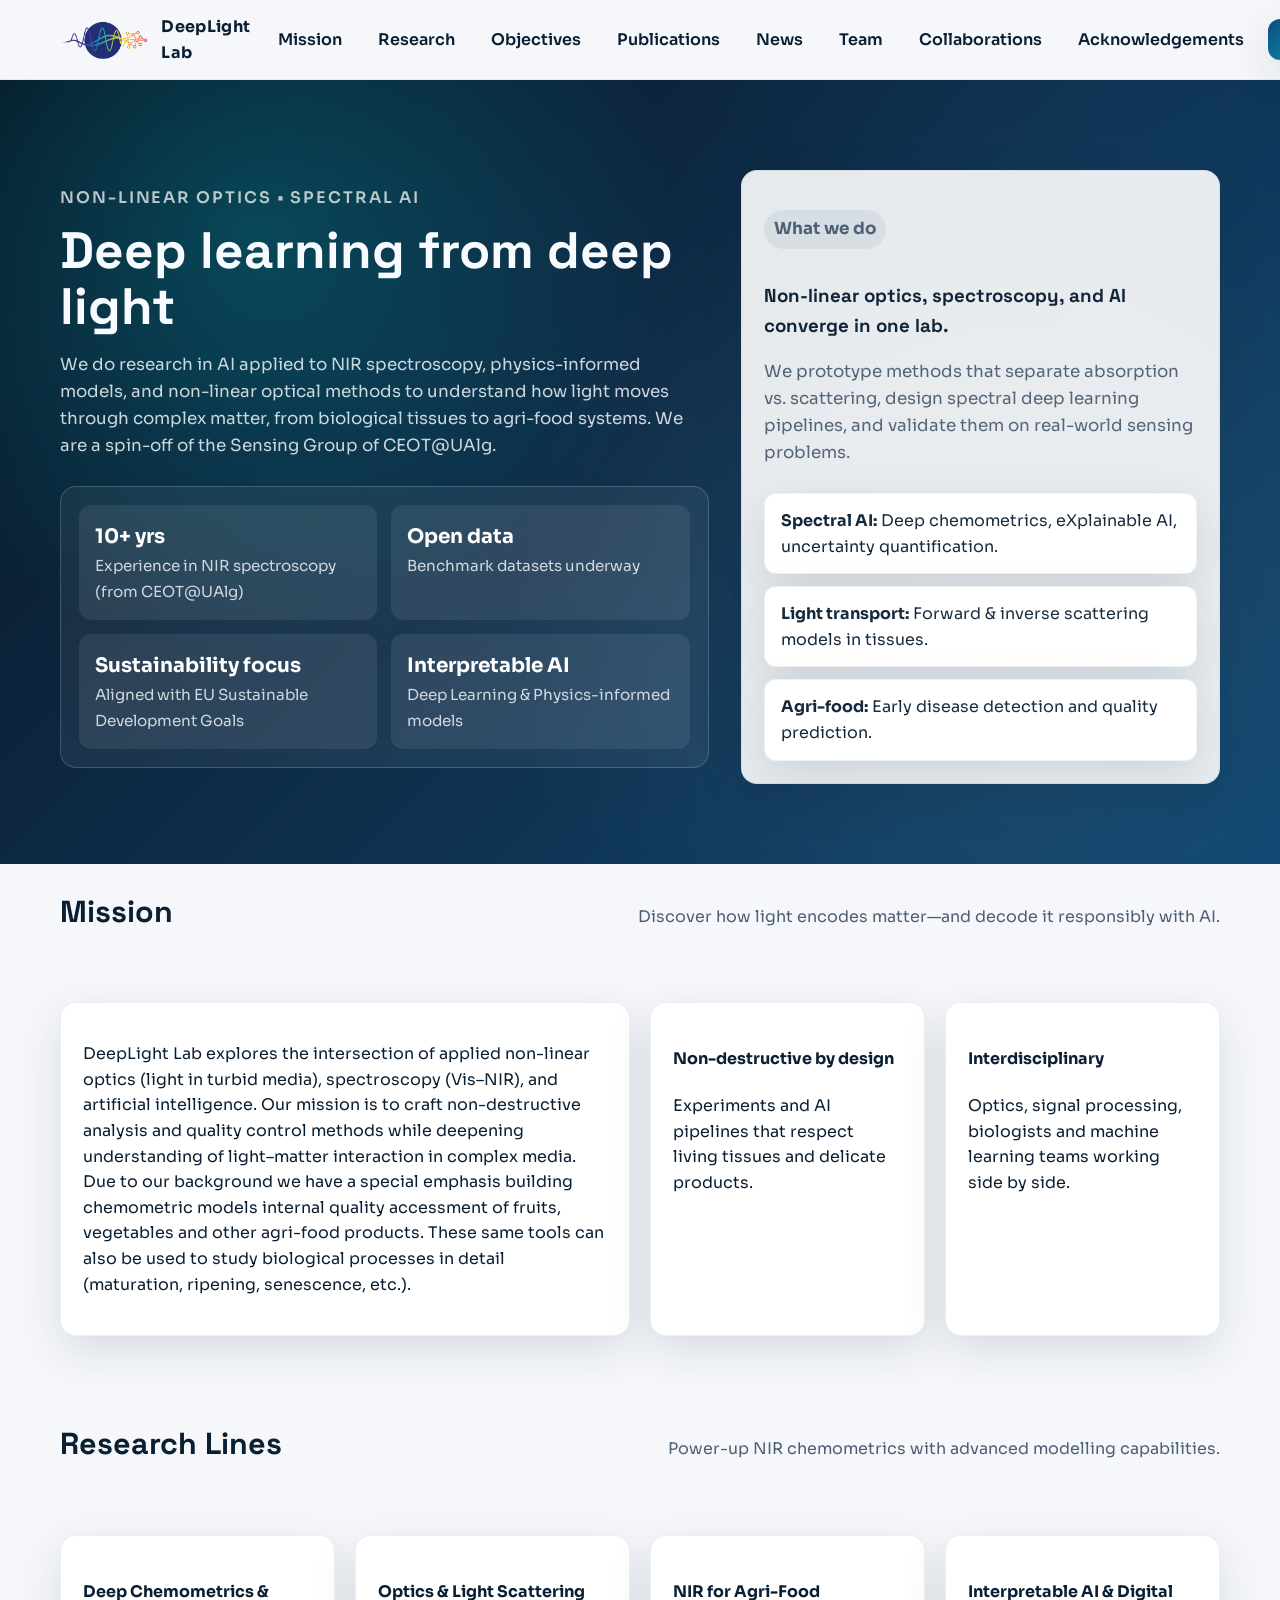
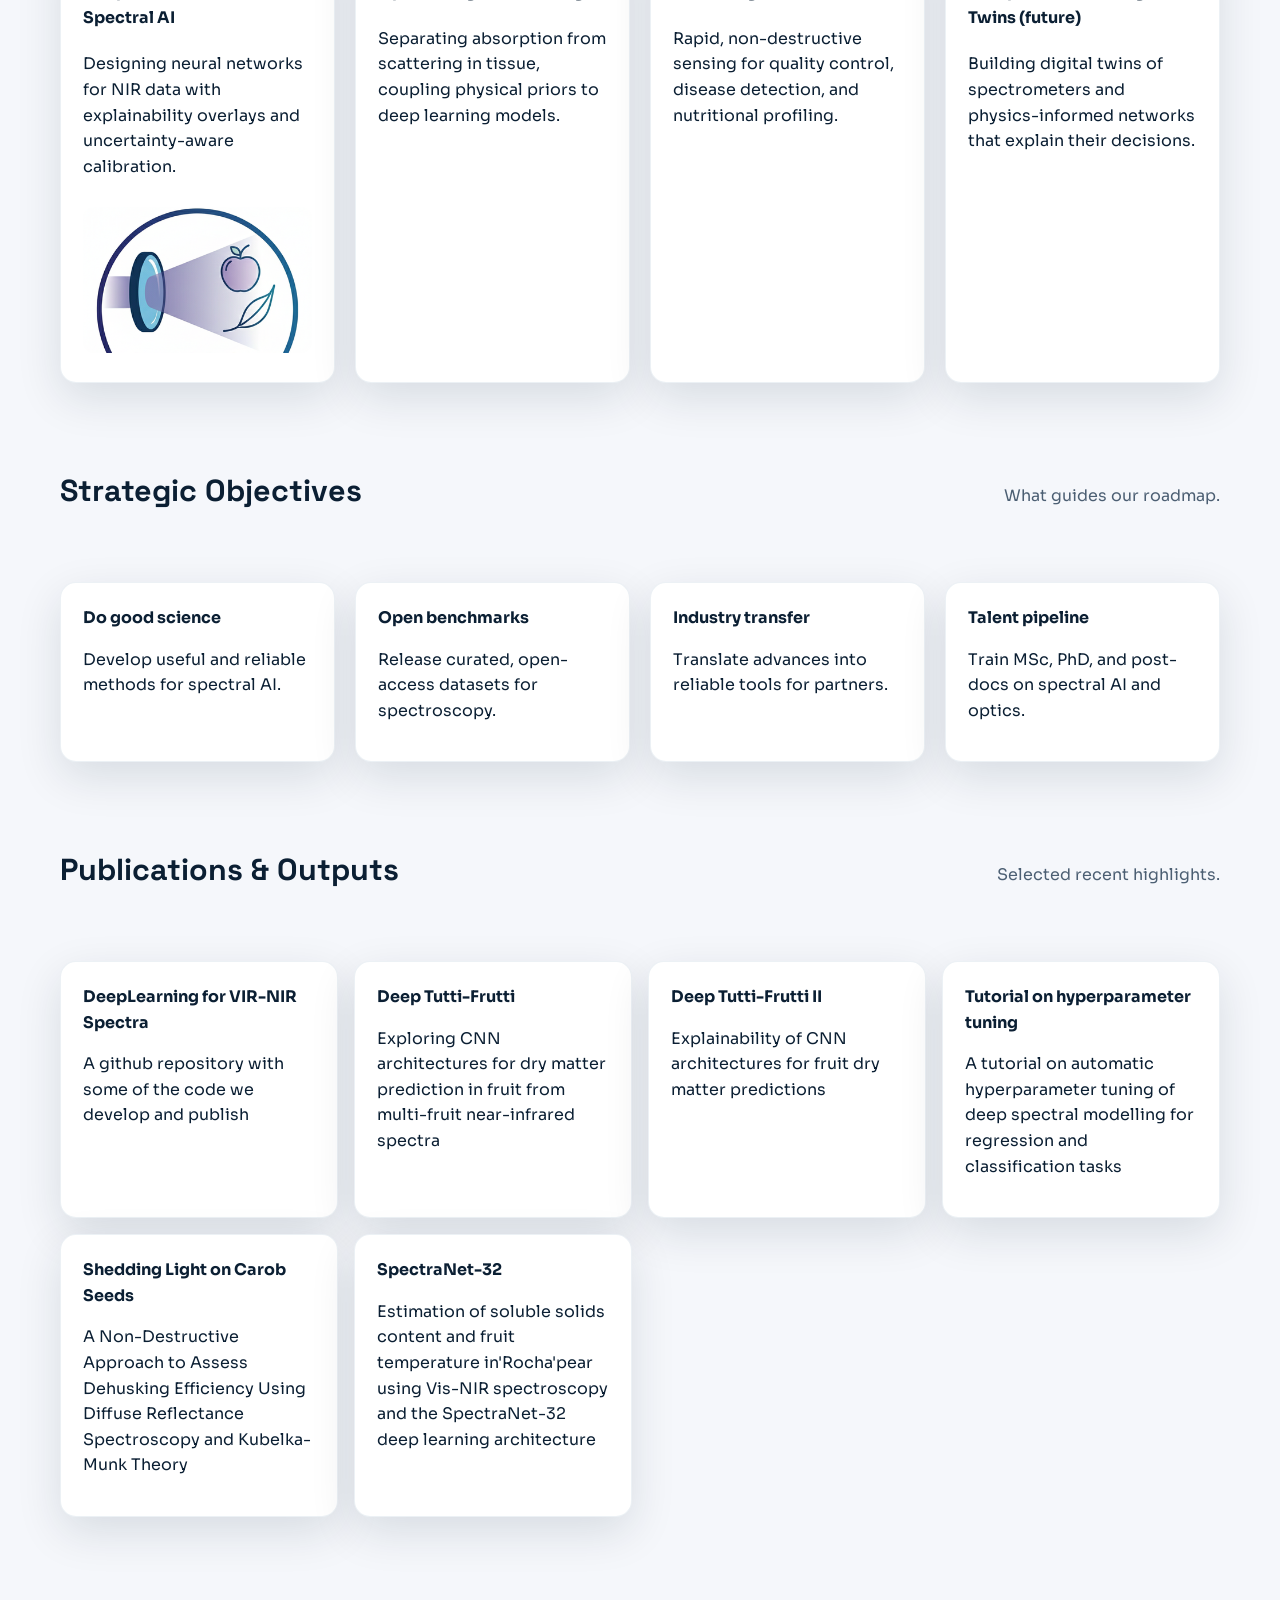
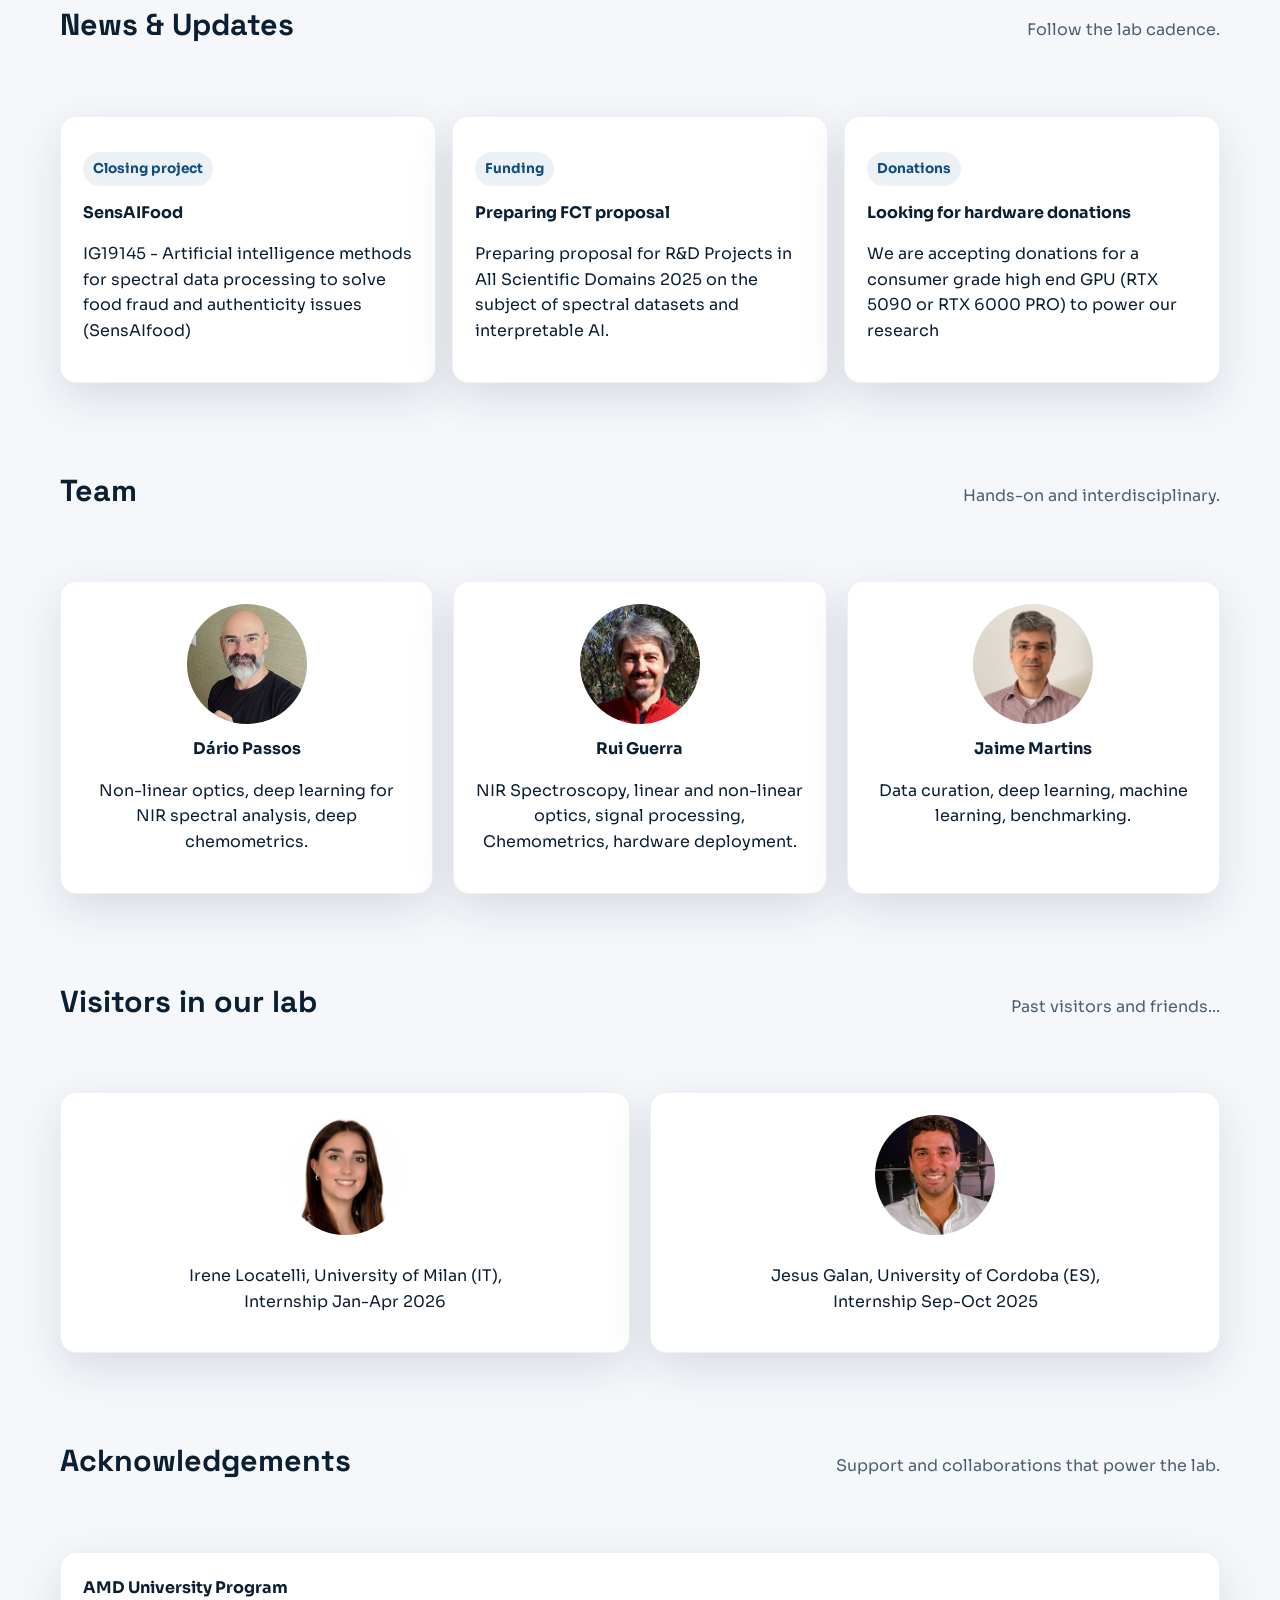
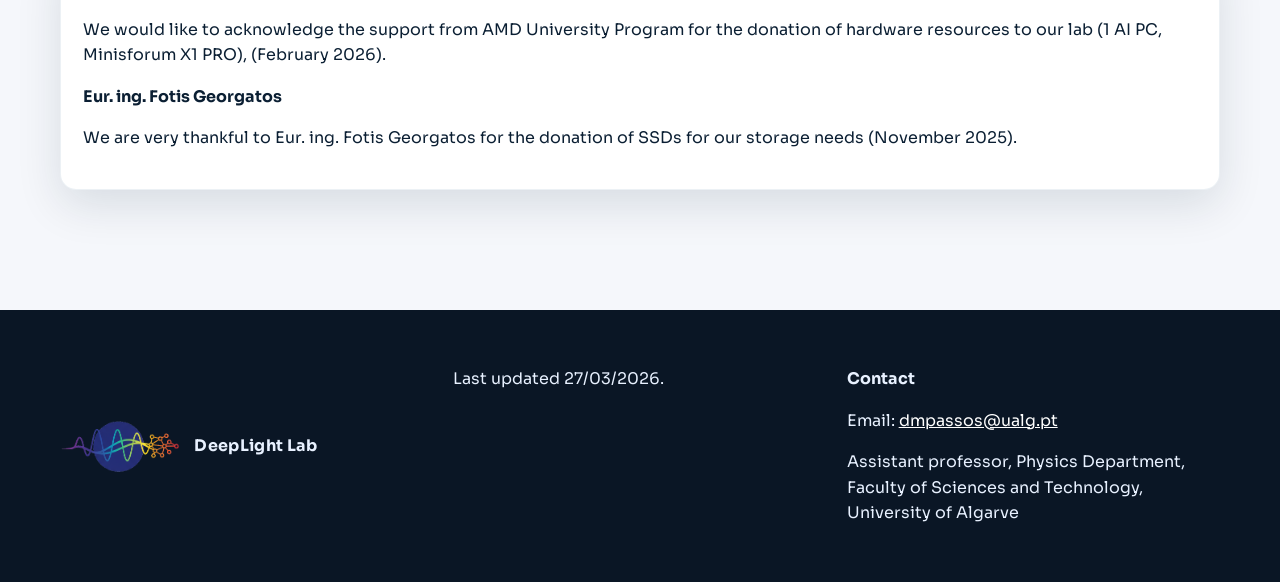
==== index.html @ 31d52c26 "update" ====
<!DOCTYPE html>
<html lang="en">
<head>
  <meta charset="UTF-8">
  <meta name="viewport" content="width=device-width, initial-scale=1.0">
  <title>DeepLight Lab — Deep learning from deep light</title>
  <link rel="preconnect" href="https://fonts.googleapis.com">
  <link rel="preconnect" href="https://fonts.gstatic.com" crossorigin>
  <link href="https://fonts.googleapis.com/css2?family=Space+Grotesk:wght@400;500;600;700&family=Sora:wght@400;500;600&display=swap" rel="stylesheet">
  <style>
    :root {
      --ink: #0b1f33;
      --blue: #0f4c81;
      --aqua: #00c2c7;
      --mist: #f5f7fb;
      --card: #ffffff;
      --muted: #4c5f73;
      --accent: #5ee6ff;
      --radius: 16px;
      --shadow: 0 15px 45px rgba(10, 31, 51, 0.12);
    }
    * { box-sizing: border-box; }
    body {
      margin: 0;
      font-family: 'Sora', sans-serif;
      color: var(--ink);
      background: var(--mist);
      line-height: 1.6;
      scroll-behavior: smooth;
    }
    a { color: inherit; text-decoration: none; }
    header {
      position: sticky;
      top: 0;
      z-index: 20;
      backdrop-filter: blur(12px);
      background: rgba(245,247,251,0.9);
      border-bottom: 1px solid rgba(15,76,129,0.08);
    }
    .nav-shell {
      max-width: 1200px;
      margin: 0 auto;
      display: flex;
      align-items: center;
      justify-content: space-between;
      padding: 14px 20px;
      gap: 16px;
    }
    .brand {
      display: inline-flex;
      align-items: center;
      gap: 10px;
      font-weight: 700;
      letter-spacing: 0.02em;
      font-size: 1rem;
    }
    .brand img { height: 44px; width: auto; }
    nav ul {
      list-style: none;
      display: flex;
      align-items: center;
      gap: 12px;
      padding: 0;
      margin: 0;
    }
    nav a {
      padding: 10px 12px;
      border-radius: 999px;
      font-weight: 600;
      color: var(--ink);
      transition: all 0.2s ease;
    }
    nav a:hover { background: rgba(15,76,129,0.08); color: var(--blue); }
    .cta {
      color: white;
      background: linear-gradient(135deg, var(--blue), var(--aqua));
      padding: 10px 16px;
      border-radius: 12px;
      font-weight: 700;
      box-shadow: var(--shadow);
    }
    .nav-toggle { display: none; background: none; border: none; font-size: 24px; cursor: pointer; }

    .hero {
      position: relative;
      overflow: hidden;
      background: radial-gradient(circle at 20% 20%, rgba(0,194,199,0.25), transparent 35%),
                  radial-gradient(circle at 90% 10%, rgba(15,76,129,0.18), transparent 35%),
                  linear-gradient(135deg, #071525, #0f2e4a 50%, #0b446f);
      color: #f7fbff;
    }
    .hero::after {
      content: '';
      position: absolute;
      inset: 0;
      background: radial-gradient(circle at 80% 70%, rgba(255,255,255,0.08), transparent 45%);
      pointer-events: none;
    }
    .hero-inner {
      position: relative;
      max-width: 1200px;
      margin: 0 auto;
      padding: 90px 20px 80px;
      display: grid;
      grid-template-columns: 1.15fr 0.85fr;
      gap: 32px;
      align-items: center;
    }
    .eyebrow { text-transform: uppercase; letter-spacing: 0.12em; font-weight: 600; color: rgba(255,255,255,0.72); }
    .hero h1 { font-family: 'Space Grotesk', sans-serif; font-size: clamp(2.6rem, 4vw, 3.6rem); margin: 12px 0 12px; line-height: 1.1; }
    .hero p { font-size: 1.05rem; color: rgba(247,251,255,0.82); margin-bottom: 26px; }
    .cloud {
      background: rgba(255,255,255,0.06);
      border: 1px solid rgba(255,255,255,0.18);
      border-radius: var(--radius);
      padding: 18px 18px;
      display: grid;
      grid-template-columns: repeat(2, minmax(0,1fr));
      gap: 14px;
    }
    .metric { background: rgba(255,255,255,0.08); border-radius: 12px; padding: 16px; }
    .metric strong { display: block; font-size: 1.25rem; color: #fff; }
    .metric span { color: rgba(247,251,255,0.8); font-size: 0.95rem; }
    .card-grid {
      max-width: 1200px;
      margin: 0 auto;
      padding: 60px 20px;
      display: grid;
      grid-template-columns: repeat(auto-fit, minmax(250px, 1fr));
      gap: 20px;
    }
    .card {
      background: var(--card);
      padding: 22px;
      border-radius: var(--radius);
      box-shadow: var(--shadow);
      border: 1px solid rgba(15,76,129,0.08);
      transition: transform 0.15s ease, box-shadow 0.15s ease;
    }
    .hero .card { color: var(--ink); }
    .hero .card p { color: var(--muted); }
    .card:hover { transform: translateY(-4px); box-shadow: 0 18px 50px rgba(10,31,51,0.16); }
    .section-title {
      max-width: 1200px;
      margin: 0 auto;
      padding: 24px 20px 6px;
      display: flex;
      align-items: baseline;
      justify-content: space-between;
      gap: 12px;
    }
    .section-title h2 { margin: 0; font-family: 'Space Grotesk', sans-serif; font-size: 1.9rem; }
    .section-title p { margin: 0; color: var(--muted); }

    .list {
      list-style: none;
      padding: 0;
      margin: 0;
      display: grid;
      gap: 12px;
    }
    .list li { background: var(--card); border-radius: 12px; padding: 14px 16px; box-shadow: var(--shadow); border: 1px solid rgba(15,76,129,0.08); }

    .news-grid, .publication-grid {
      display: grid;
      grid-template-columns: repeat(auto-fit, minmax(260px,1fr));
      gap: 16px;
    }
    .tag {
      display: inline-flex;
      align-items: center;
      gap: 6px;
      padding: 6px 10px;
      background: rgba(15,76,129,0.08);
      color: var(--blue);
      border-radius: 999px;
      font-weight: 700;
      font-size: 0.85rem;
    }
    .footer {
      background: #0a1625;
      color: #e8f1ff;
      margin-top: 60px;
    }
    .footer-inner {
      max-width: 1200px;
      margin: 0 auto;
      padding: 40px 20px;
      display: grid;
      grid-template-columns: repeat(auto-fit, minmax(220px, 1fr));
      gap: 20px;
    }
    .contact a { color: #fff; text-decoration: underline; }

    @media (max-width: 900px) {
      .hero-inner { grid-template-columns: 1fr; padding: 70px 20px 70px; }
      nav ul { display: none; flex-wrap: wrap; }
      nav ul.open { display: flex; }
      .nav-toggle { display: inline-flex; color: var(--ink); }
      .nav-shell { align-items: center; }
      .cloud { grid-template-columns: 1fr; }
    }
  </style>
</head>
<body>
  <header>
    <div class="nav-shell">
      <a class="brand" href="#">
        <img src="logo.png" alt="DeepLight Lab logo">
        <span>DeepLight Lab</span>
      </a>
      <button class="nav-toggle" aria-label="Toggle navigation">☰</button>
      <nav>
        <ul>
          <li><a href="#mission">Mission</a></li>
          <li><a href="#research">Research</a></li>
          <li><a href="#objectives">Objectives</a></li>
          <li><a href="#publications">Publications</a></li>
          <li><a href="#news">News</a></li>
          <li><a href="#team">Team</a></li>
          <li><a href="#collaborations">Collaborations</a></li>
          <li><a href="#acknowledgements">Acknowledgements</a></li>
          <li><a class="cta" href="#contact">Contact</a></li>
        </ul>
      </nav>
    </div>
  </header>

  <section class="hero">
    <div class="hero-inner">
      <div>
        <div class="eyebrow">Non-linear optics • Spectral AI</div>
        <h1>Deep learning from deep light</h1>
        <p>We do research in AI applied to NIR spectroscopy, physics-informed models, and non-linear optical methods to understand how light moves 
          through complex matter, from biological tissues to agri-food systems. We are a spin-off of the Sensing Group of CEOT@UAlg.</p>
        <div class="cloud">
          <div class="metric"><strong>10+ yrs</strong><span>Experience in NIR spectroscopy (from CEOT@UAlg)</span></div>
          <div class="metric"><strong>Open data</strong><span>Benchmark datasets underway</span></div>
          <div class="metric"><strong>Sustainability focus</strong><span>Aligned with EU Sustainable Development Goals</span></div>
          <div class="metric"><strong>Interpretable AI</strong><span>Deep Learning & Physics-informed models</span></div>
        </div>
      </div>
      <div class="card" style="background: rgba(255,255,255,0.9);">
        <p class="tag">What we do</p>
        <h3 style="font-family:'Space Grotesk',sans-serif; margin-top:6px;">Non-linear optics, spectroscopy, and AI converge in one lab.</h3>
        <p style="color: var(--muted);">We prototype methods that separate absorption vs. scattering, design spectral deep learning pipelines, and 
          validate them on real-world sensing problems.</p>
        <div class="list">
          <li><strong>Spectral AI:</strong> Deep chemometrics, eXplainable AI, uncertainty quantification.</li>
          <li><strong>Light transport:</strong> Forward & inverse scattering models in tissues.</li>
          <li><strong>Agri-food:</strong> Early disease detection and quality prediction.</li>
        </div>
      </div>
    </div>
  </section>

  <div class="section-title" id="mission">
    <h2>Mission</h2>
    <p>Discover how light encodes matter—and decode it responsibly with AI.</p>
  </div>
  <div class="card-grid">
    <div class="card" style="grid-column: span 2;">
      <p>DeepLight Lab explores the intersection of applied non-linear optics (light in turbid media), spectroscopy (Vis–NIR), 
        and artificial intelligence. Our mission is to craft non-destructive analysis and quality control methods while deepening 
        understanding of light–matter interaction in complex media. Due to our background we have a special emphasis building chemometric
        models internal quality accessment of fruits, vegetables and other agri-food products. These same tools can also be used to
        study biological processes in detail (maturation, ripening, senescence, etc.).</p>
    </div>
    <div class="card">
      <h4>Non-destructive by design</h4>
      <p>Experiments and AI pipelines that respect living tissues and delicate products.</p>
    </div>
    <div class="card">
      <h4>Interdisciplinary</h4>
      <p>Optics, signal processing, biologists and machine learning teams working side by side.</p>
    </div>
  </div>

  <div class="section-title" id="research">
    <h2>Research Lines</h2>
    <p>Power-up NIR chemometrics with advanced modelling capabilities.</p>
  </div>
  <div class="card-grid">
    <div class="card">
      <h4>Deep Chemometrics & Spectral AI</h4>
      <p>Designing neural networks for NIR data with explainability overlays and uncertainty-aware calibration.</p>
      <img src="panel1.png" alt="Deep Chemometrics visualization" style="width:100%; border-radius:12px; margin-top:12px;">
    </div>
    <div class="card">
      <h4>Optics & Light Scattering</h4>
      <p>Separating absorption from scattering in tissue, coupling physical priors to deep learning models.</p>
    </div>
    <div class="card">
      <h4>NIR for Agri-Food</h4>
      <p>Rapid, non-destructive sensing for quality control, disease detection, and nutritional profiling.</p>
    </div>
    <div class="card">
      <h4>Interpretable AI & Digital Twins (future)</h4>
      <p>Building digital twins of spectrometers and physics-informed networks that explain their decisions.</p>
    </div>
  </div>

  <div class="section-title" id="objectives">
    <h2>Strategic Objectives</h2>
    <p>What guides our roadmap.</p>
  </div>
  <div class="card-grid" style="grid-template-columns: repeat(auto-fit, minmax(220px,1fr));">
    <div class="card"><strong>Do good science</strong><p>Develop useful and reliable methods for spectral AI.</p></div>
    <div class="card"><strong>Open benchmarks</strong><p>Release curated, open-access datasets for spectroscopy.</p></div>
    <div class="card"><strong>Industry transfer</strong><p>Translate advances into reliable tools for partners.</p></div>
    <div class="card"><strong>Talent pipeline</strong><p>Train MSc, PhD, and post-docs on spectral AI and optics.</p></div>
  </div>

  <div class="section-title" id="publications">
    <h2>Publications & Outputs</h2>
    <p>Selected recent highlights.</p>
  </div>
  <div class="card-grid publication-grid">
    <div class="card"><strong><a href="https://github.com/dario-passos/DeepLearning_for_VIS-NIR_Spectra" target="_blank">
      DeepLearning for VIR-NIR Spectra</a></strong>
      <p>A github repository with some of the code we develop and publish</p></div>
    <div class="card"><strong><a href="https://www.sciencedirect.com/science/article/pii/S0169743923002733" target="_blank">
      Deep Tutti-Frutti</a></strong>
      <p> Exploring CNN architectures for dry matter prediction in fruit from multi-fruit near-infrared spectra</p></div>
    <div class="card"><strong><a href="https://www.sciencedirect.com/science/article/pii/S1386142525003749" target="_blank">
      Deep Tutti-Frutti II</a></strong>
      <p> Explainability of CNN architectures for fruit dry matter predictions</p></div>
    <div class="card"><strong><a href="https://www.sciencedirect.com/science/article/pii/S0169743922000314" target="_blank">
      Tutorial on hyperparameter tuning</a></strong>
      <p> A tutorial on automatic hyperparameter tuning of deep spectral modelling for regression and classification tasks</p></div>      
    <div class="card"><strong><a href="https://www.mdpi.com/2673-4176/6/4/95" target="_blank">
      Shedding Light on Carob Seeds</a></strong>
      <p>A Non-Destructive Approach to Assess Dehusking Efficiency Using Diffuse Reflectance Spectroscopy and Kubelka-Munk Theory</p></div>
    <div class="card"><strong><a href="https://www.sciencedirect.com/science/article/pii/S092552142300042X" target="_blank">
      SpectraNet-32</a></strong>
      <p>Estimation of soluble solids content and fruit temperature in'Rocha'pear using Vis-NIR spectroscopy and the SpectraNet-32 deep learning architecture</p></div>
  </div>

  <div class="section-title" id="news">
    <h2>News & Updates</h2>
    <p>Follow the lab cadence.</p>
  </div>
  <div class="card-grid news-grid">
    <div class="card"><p class="tag">Closing project</p><br><strong>SensAIFood</strong><p>IG19145 - Artificial intelligence methods for spectral data processing to solve food fraud and authenticity issues (SensAIfood)</p></div>
    <div class="card"><p class="tag">Funding</p><br><strong>Preparing FCT proposal</strong><p>Preparing proposal for R&D Projects in All Scientific Domains 2025 on the subject of spectral datasets and interpretable AI.</p></div>
    <!-- <div class="card"><p class="tag">Collaborations</p><br><strong>Academic</strong><p>University of Cordoba, Wageningen University</p></div> -->
    <div class="card"><p class="tag">Donations</p><br><strong>Looking for hardware donations</strong><p>We are accepting donations for a consumer grade high end GPU (RTX 5090 or RTX 6000 PRO) to power our research</p></div>
    
  </div>

  <div class="section-title" id="team">
    <h2>Team</h2>
    <p>Hands-on and interdisciplinary.</p>
  </div>
  <div class="card-grid" style="grid-template-columns: repeat(auto-fit, minmax(240px,1fr)); text-align: center;">
    <div class="card" style="display: flex; flex-direction: column; align-items: center;">
      <img src="images/foto_Dario.jpeg" alt="Dário Passos" style="width: 120px; height: 120px; object-fit: cover; border-radius: 50%; margin-bottom: 12px;">
      <strong>Dário Passos</strong><p> Non-linear optics, deep learning for NIR spectral analysis, deep chemometrics.</p></div>
    <div class="card" style="display: flex; flex-direction: column; align-items: center;">
      <img src="images/foto_Rui.jpg" alt="Rui Guerra" style="width: 120px; height: 120px; object-fit: cover; border-radius: 50%; margin-bottom: 12px;">
      <strong>Rui Guerra</strong><p> NIR Spectroscopy, linear and non-linear optics, signal processing, Chemometrics, hardware deployment.</p></div>
    <div class="card" style="display: flex; flex-direction: column; align-items: center;">
      <img src="images/foto_Jaime.png" alt="Jaime Martins" style="width: 120px; height: 120px; object-fit: cover; border-radius: 50%; margin-bottom: 12px;">
      <strong>Jaime Martins</strong><p> Data curation, deep learning, machine learning, benchmarking.</p></div>
  </div>

  <div class="section-title" id="collaborations">
    <h2>Visitors in our lab</h2>
    <p>Past visitors and friends...</p>
  </div>
  <div class="card-grid" style="grid-template-columns: repeat(auto-fit, minmax(200px, 1fr)); text-align: center;">
    <div class="card" style="display: flex; flex-direction: column; align-items: center; justify-content: center;">
      <img src="images/foto_Locatelli.png" alt="Irene Locatelli" style="width: 120px; height: 120px; object-fit: cover; border-radius: 50%; margin-bottom: 12px;">
      <p>Irene Locatelli, University of Milan (IT), <br> Internship Jan-Apr 2026</p>
    </div>
    <div class="card" style="display: flex; flex-direction: column; align-items: center; justify-content: center;">
      <img src="images/foto_Jesus.jpeg" alt="Jesus Galan" style="width: 120px; height: 120px; object-fit: cover; border-radius: 50%; margin-bottom: 12px;">
      <p>Jesus Galan, University of Cordoba (ES), <br> Internship Sep-Oct 2025</p>
    </div>
  </div>

  <div class="section-title" id="acknowledgements">
    <h2>Acknowledgements</h2>
    <p>Support and collaborations that power the lab.</p>
  </div>
  <div class="card-grid" style="grid-template-columns: repeat(auto-fit, minmax(260px,1fr));">
     <div class="card">
      <strong><a href="https://www.amd.com/en/corporate/university-program/enroll.html" target="_blank">AMD University Program</a></strong>
      <p>We would like to acknowledge the support from AMD University Program for the donation of hardware resources to our lab (1 AI PC, Minisforum X1 PRO), (February 2026).</p>
      
      <strong><a href="https://www.linkedin.com/in/eur-ing-fotis-georgatos/" target="_blank">Eur. ing. Fotis Georgatos</a></strong>
      <p>We are very thankful to Eur. ing. Fotis Georgatos for the donation of SSDs for our storage needs (November 2025).</p>
      
      
     </div>
    <!-- <div class="card"><strong>Funding & Grants</strong><p>Past and pending proposals with FCT, Horizon Europe, ERC, and EIC Pathfinder programs.</p></div>
    <div class="card"><strong>Partners & Collaborators</strong><p>Agri-food producers, biomedical groups, and optics teams co-developing open spectral datasets and pilots.</p></div> 
  -->
  </div>

  <footer class="footer" id="contact">
    <div class="footer-inner">
      <div class="brand" style="color:#e8f1ff;">
        <img src="logo.png" alt="DeepLight Lab logo white" style="height:60px;">
        <span>DeepLight Lab</span>
      </div>
      <div>
        <p>Last updated 27/03/2026.</p>
      </div>
      <div class="contact">
        <p><strong>Contact</strong></p>
        <p>Email: <a href="mailto:dmpassos@ualg.pt">dmpassos@ualg.pt</a></p>
        <p>Assistant professor, Physics Department, Faculty of Sciences and Technology, University of Algarve</p>
      </div>
    </div>
  </footer>

  <script>
    const toggle = document.querySelector('.nav-toggle');
    const navList = document.querySelector('nav ul');
    if (toggle && navList) {
      toggle.addEventListener('click', () => navList.classList.toggle('open'));
    }
  </script>
</body>
</html>
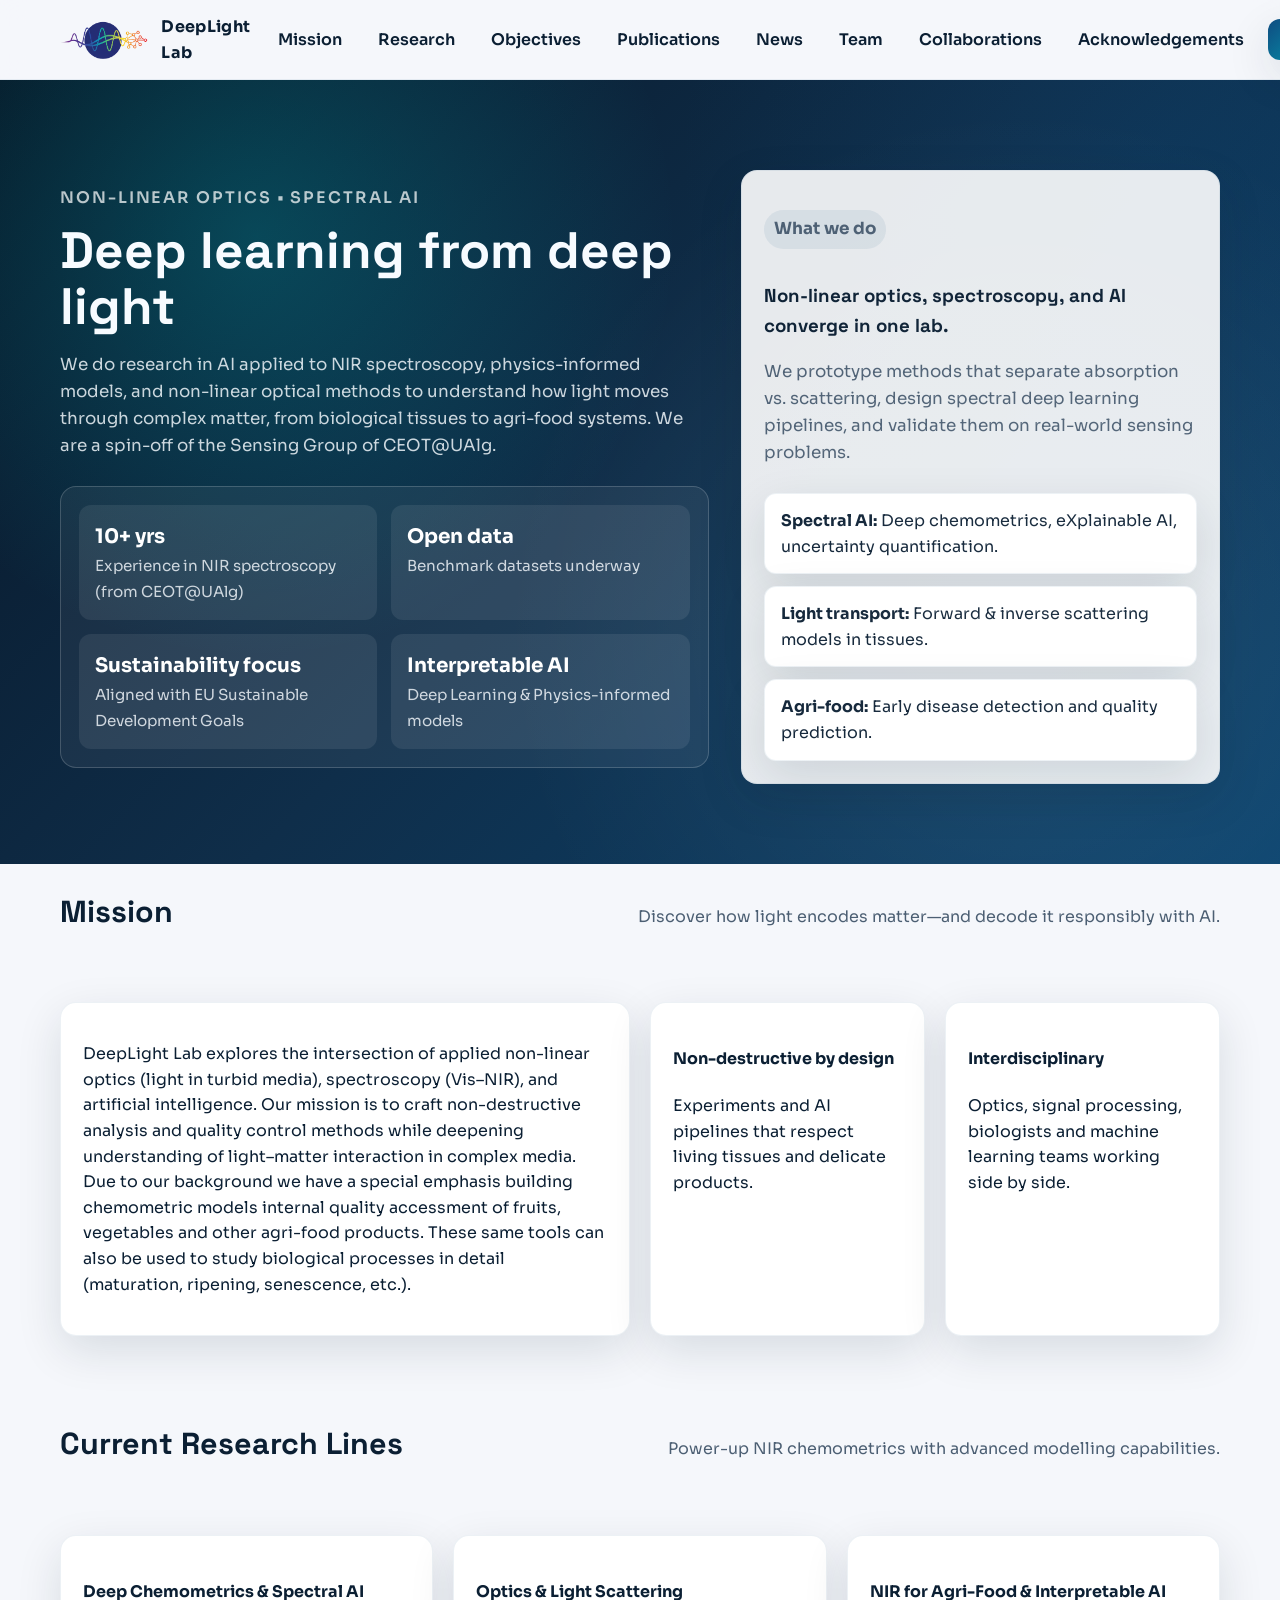
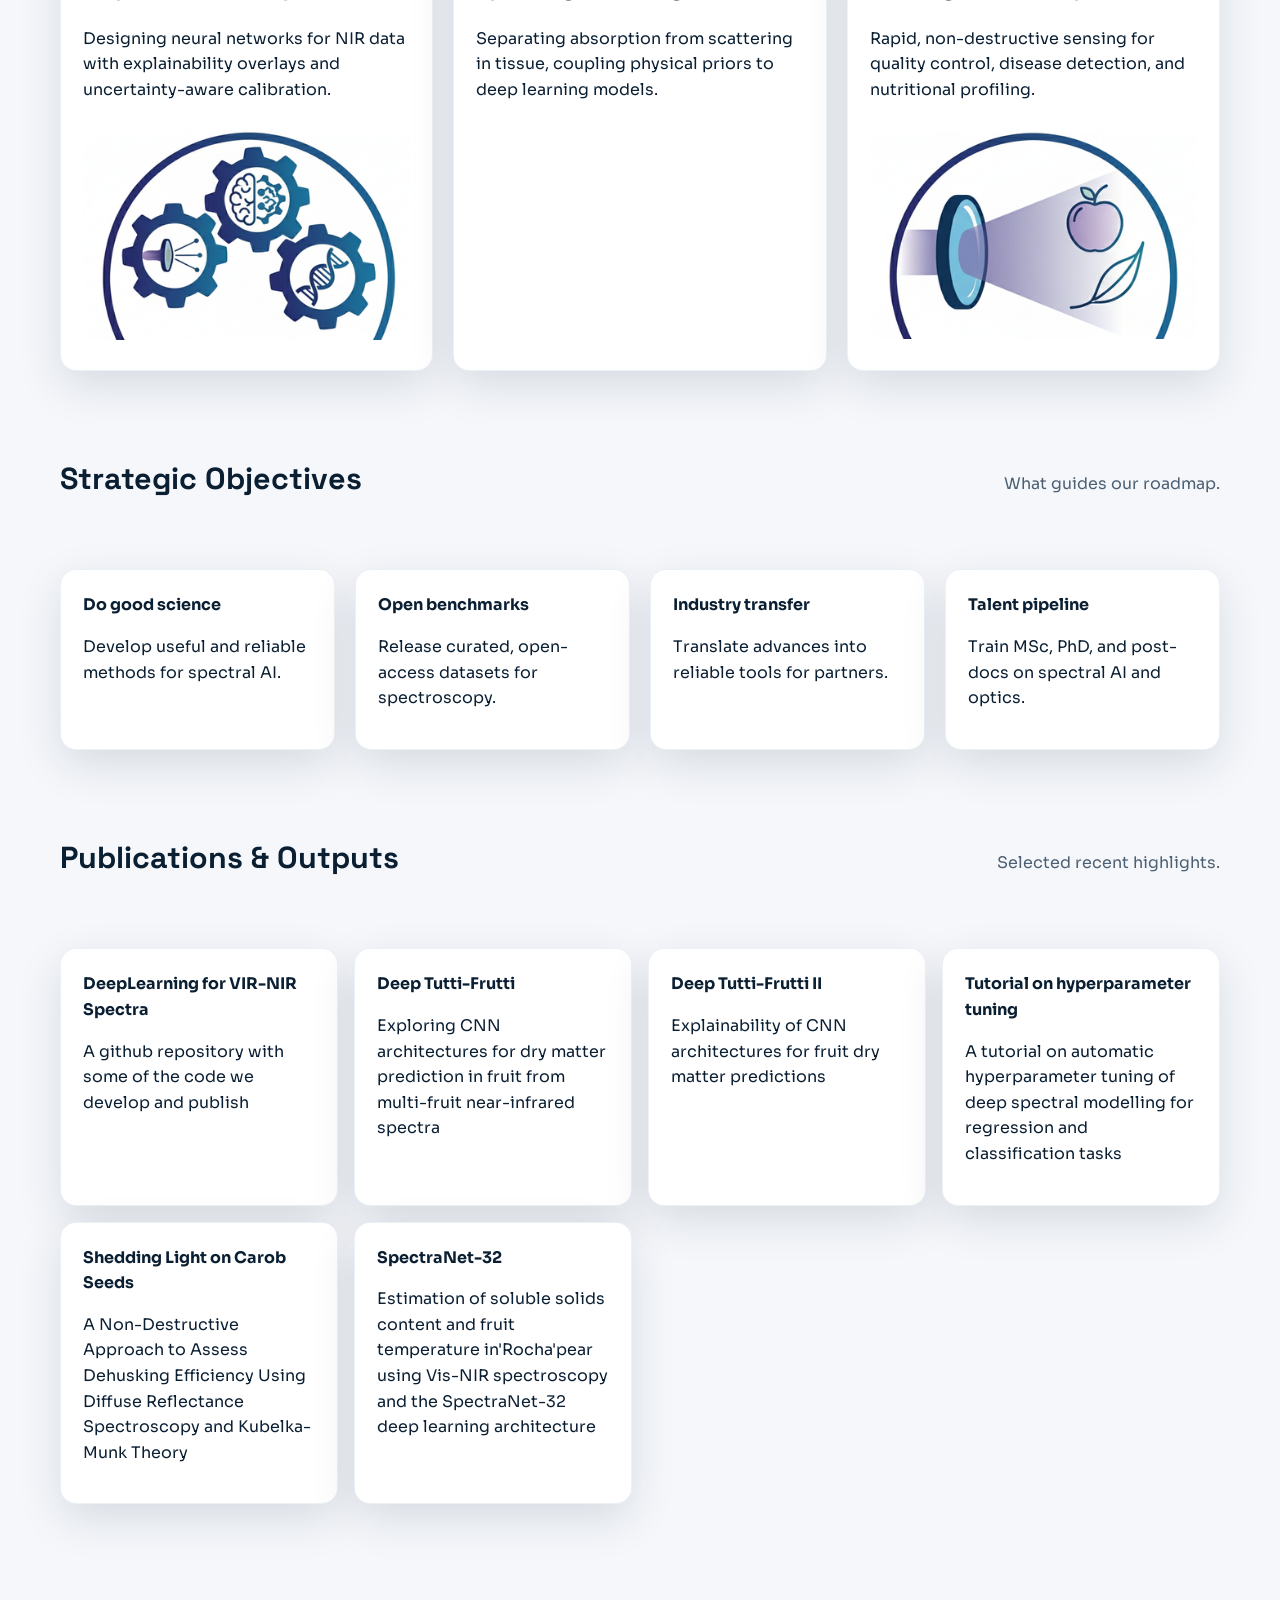
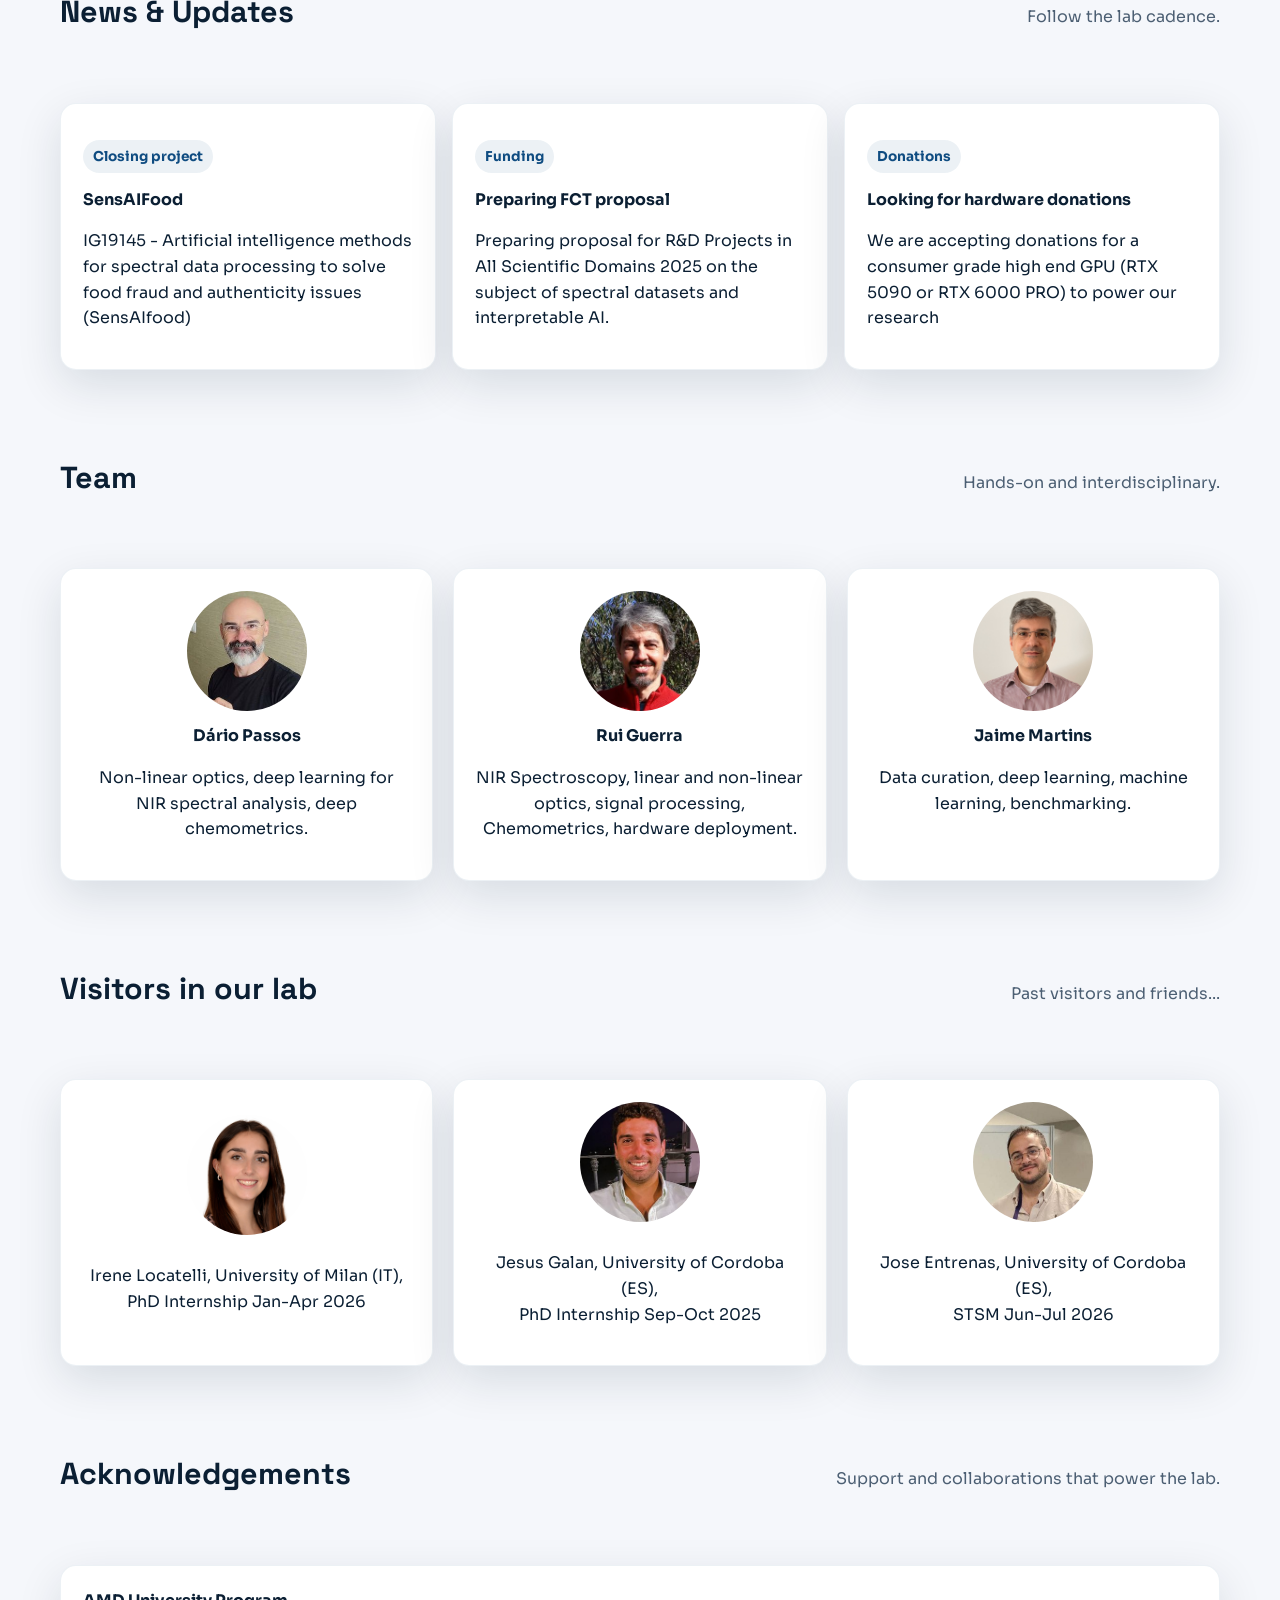
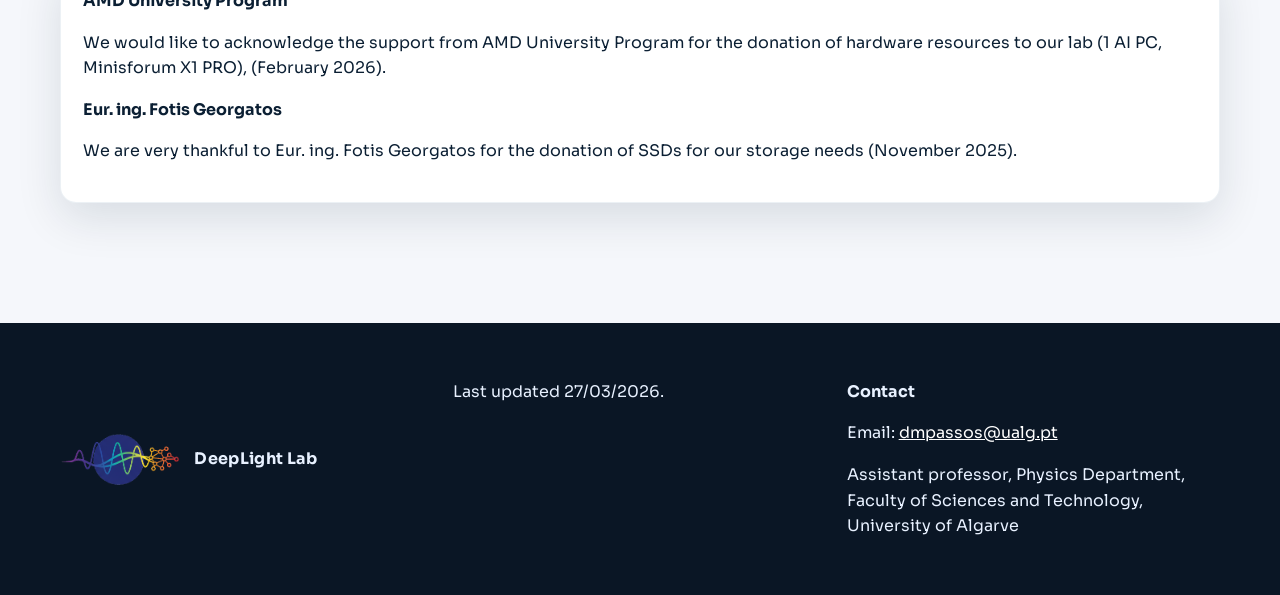
==== commit 343afeb1: "update" ====
--- a/index.html
+++ b/index.html
@@ -277,27 +277,30 @@
   </div>
 
   <div class="section-title" id="research">
-    <h2>Research Lines</h2>
+    <h2>Current Research Lines</h2>
     <p>Power-up NIR chemometrics with advanced modelling capabilities.</p>
   </div>
   <div class="card-grid">
     <div class="card">
       <h4>Deep Chemometrics & Spectral AI</h4>
       <p>Designing neural networks for NIR data with explainability overlays and uncertainty-aware calibration.</p>
-      <img src="panel1.png" alt="Deep Chemometrics visualization" style="width:100%; border-radius:12px; margin-top:12px;">
+      <img src="panel2.png" alt="Deep Chemometrics visualization" style="width:100%; border-radius:12px; margin-top:12px;">
     </div>
     <div class="card">
       <h4>Optics & Light Scattering</h4>
       <p>Separating absorption from scattering in tissue, coupling physical priors to deep learning models.</p>
     </div>
     <div class="card">
-      <h4>NIR for Agri-Food</h4>
+      <h4>NIR for Agri-Food & Interpretable AI</h4>
       <p>Rapid, non-destructive sensing for quality control, disease detection, and nutritional profiling.</p>
-    </div>
-    <div class="card">
-      <h4>Interpretable AI & Digital Twins (future)</h4>
-      <p>Building digital twins of spectrometers and physics-informed networks that explain their decisions.</p>
-    </div>
+	  <img src="panel1.png" alt="Deep Chemometrics visualization" style="width:100%; border-radius:12px; margin-top:12px;">
+    </div>
+    <!-- 
+	<div class="card">
+    <h4>Interpretable AI & Digital Twins (future)</h4>
+    <p>Building digital twins of spectrometers and physics-informed networks that explain their decisions.</p>
+     </div>
+	 -->
   </div>
 
   <div class="section-title" id="objectives">
@@ -371,11 +374,15 @@
   <div class="card-grid" style="grid-template-columns: repeat(auto-fit, minmax(200px, 1fr)); text-align: center;">
     <div class="card" style="display: flex; flex-direction: column; align-items: center; justify-content: center;">
       <img src="images/foto_Locatelli.png" alt="Irene Locatelli" style="width: 120px; height: 120px; object-fit: cover; border-radius: 50%; margin-bottom: 12px;">
-      <p>Irene Locatelli, University of Milan (IT), <br> Internship Jan-Apr 2026</p>
+      <p>Irene Locatelli, University of Milan (IT), <br> PhD Internship Jan-Apr 2026</p>
     </div>
     <div class="card" style="display: flex; flex-direction: column; align-items: center; justify-content: center;">
       <img src="images/foto_Jesus.jpeg" alt="Jesus Galan" style="width: 120px; height: 120px; object-fit: cover; border-radius: 50%; margin-bottom: 12px;">
-      <p>Jesus Galan, University of Cordoba (ES), <br> Internship Sep-Oct 2025</p>
+      <p>Jesus Galan, University of Cordoba (ES), <br> PhD Internship Sep-Oct 2025</p>
+    </div>
+	<div class="card" style="display: flex; flex-direction: column; align-items: center; justify-content: center;">
+      <img src="images/foto_Jose.png" alt="Jose Antonio Entrenas" style="width: 120px; height: 120px; object-fit: cover; border-radius: 50%; margin-bottom: 12px;">
+      <p>Jose Entrenas, University of Cordoba (ES), <br> STSM Jun-Jul 2026</p>
     </div>
   </div>
 
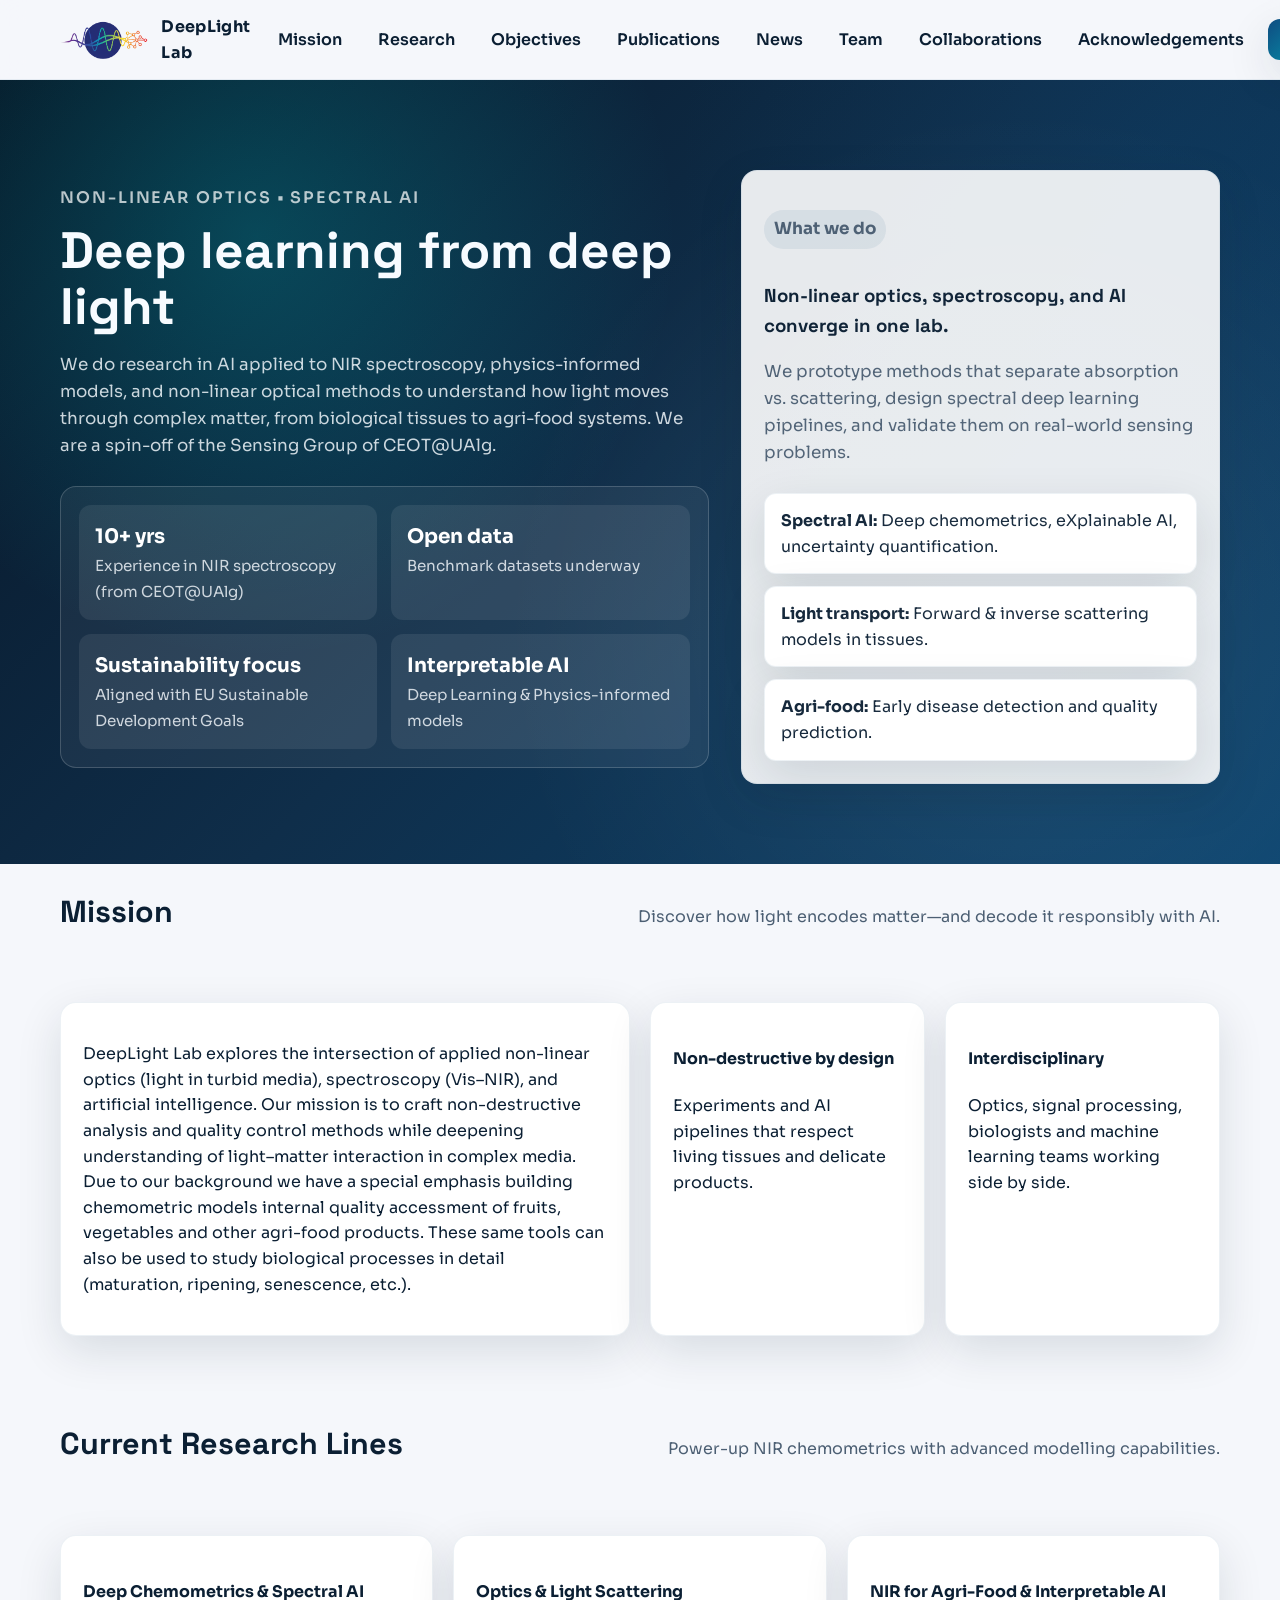
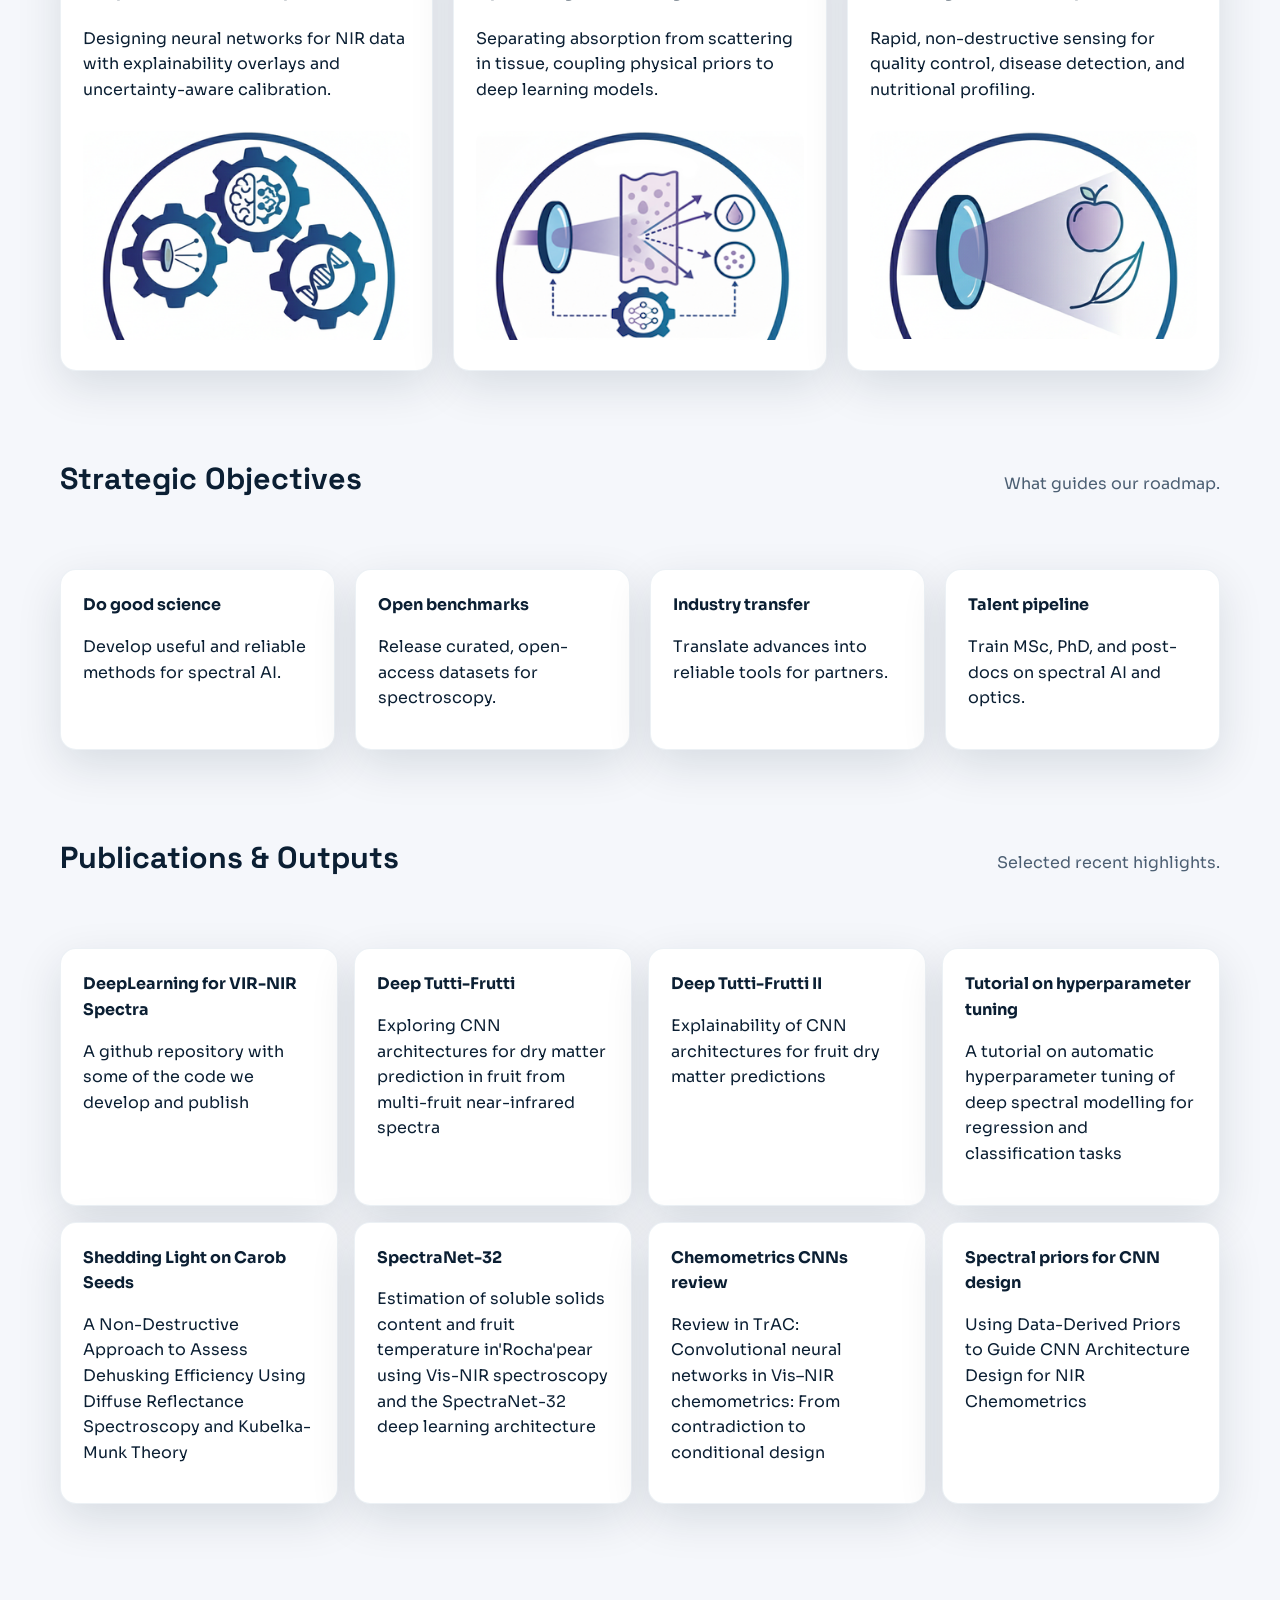
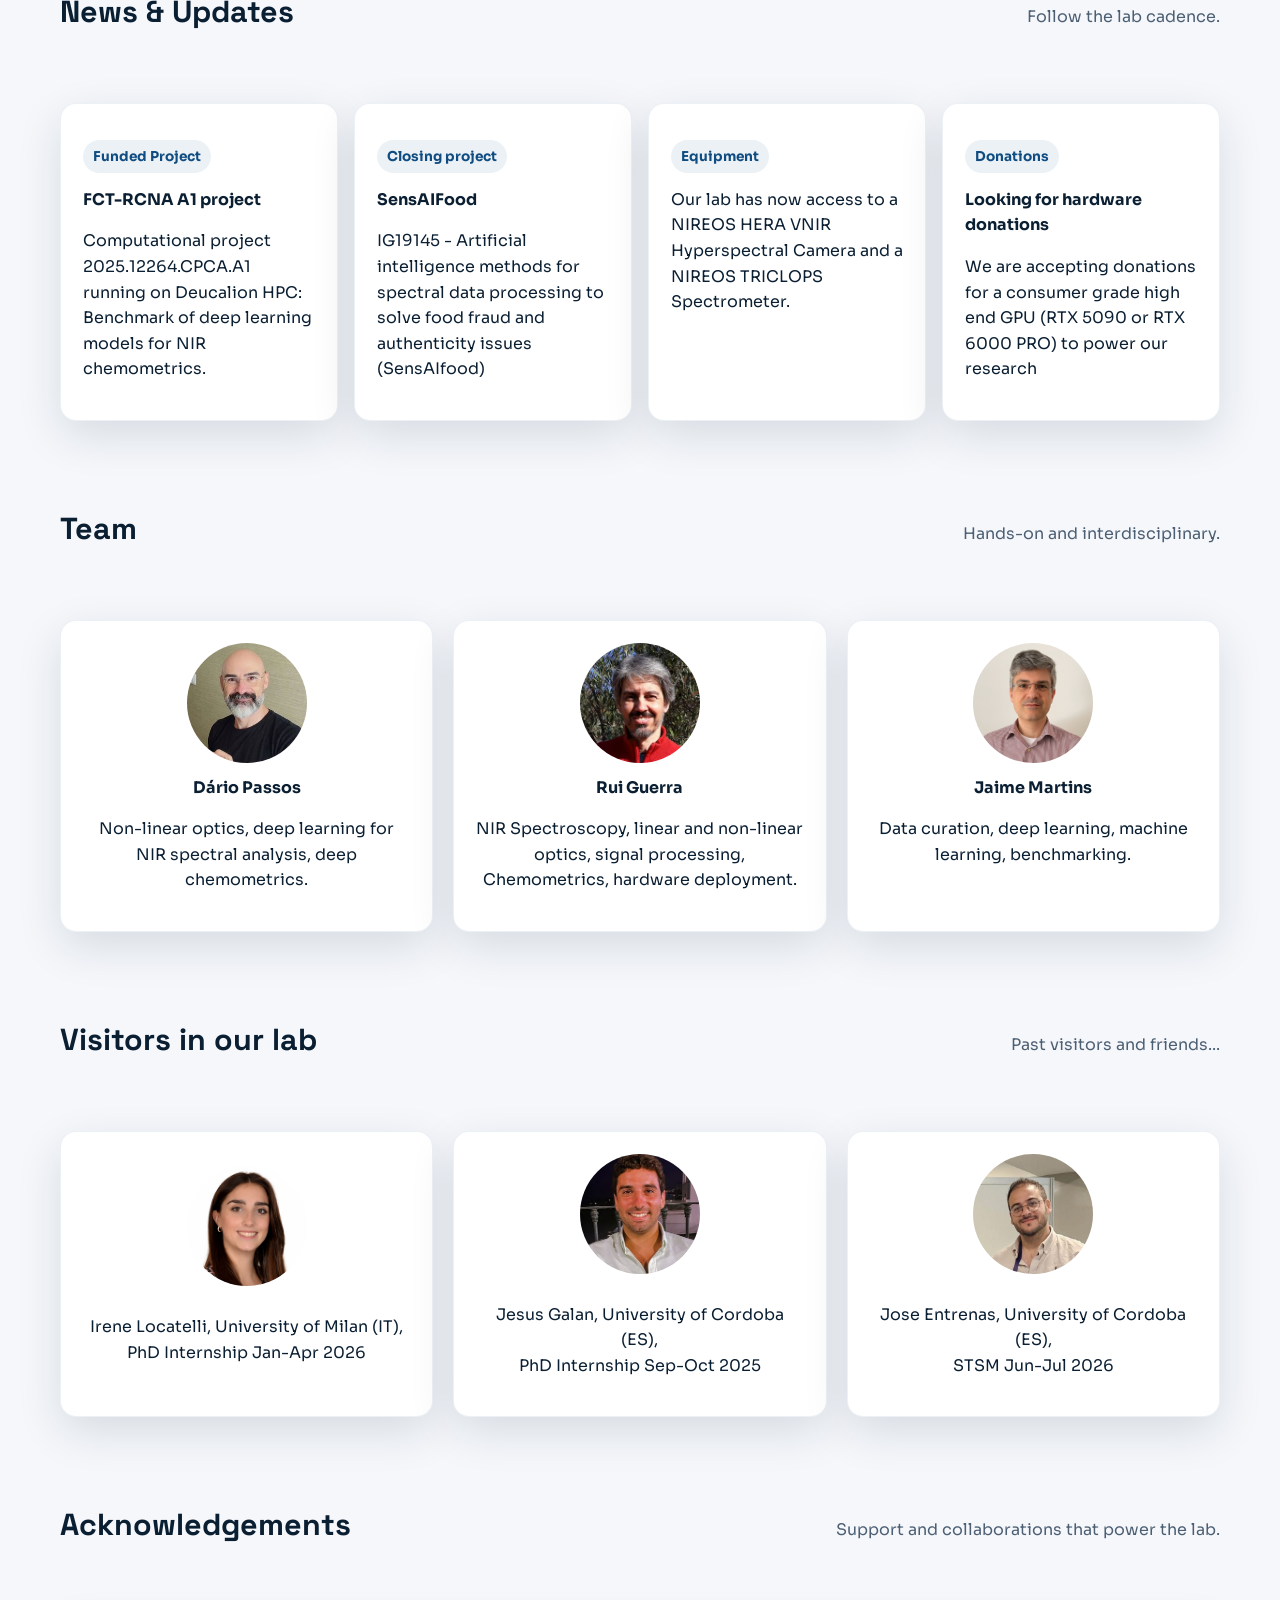
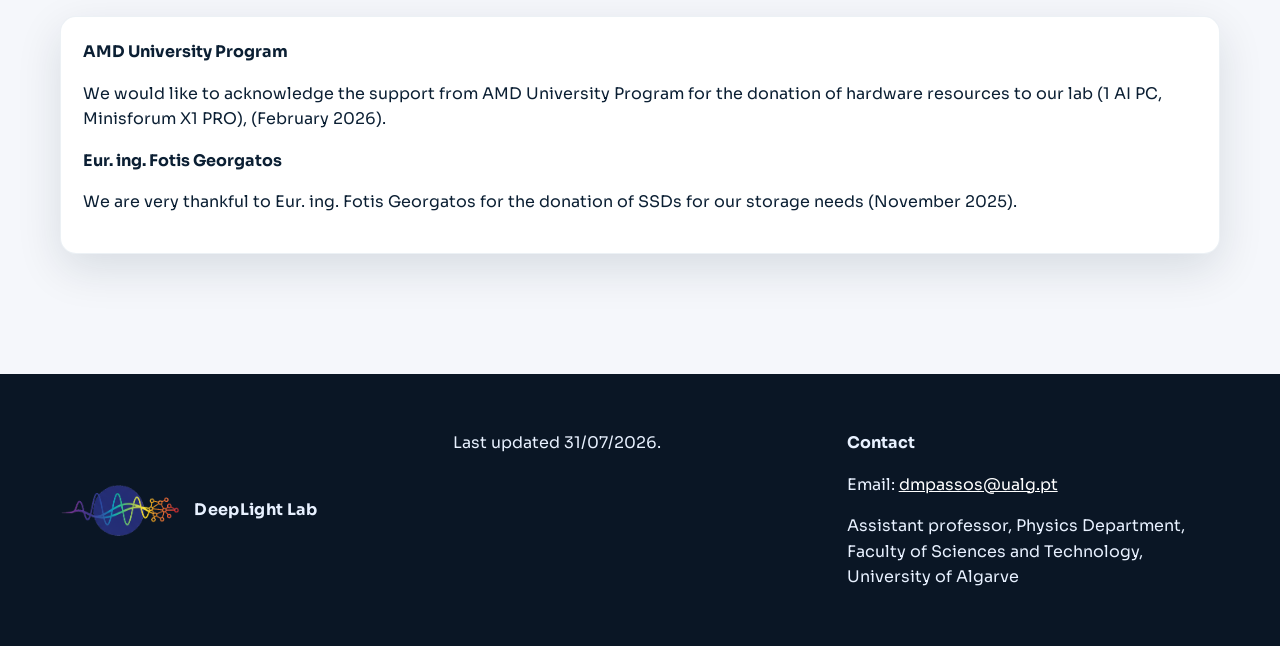
==== commit d8b3fbc8: "update" ====
--- a/index.html
+++ b/index.html
@@ -289,11 +289,12 @@
     <div class="card">
       <h4>Optics & Light Scattering</h4>
       <p>Separating absorption from scattering in tissue, coupling physical priors to deep learning models.</p>
+	  <img src="panel3.png" alt="Deep Chemometrics visualization" style="width:100%; border-radius:12px; margin-top:12px;">
     </div>
     <div class="card">
       <h4>NIR for Agri-Food & Interpretable AI</h4>
       <p>Rapid, non-destructive sensing for quality control, disease detection, and nutritional profiling.</p>
-	  <img src="panel1.png" alt="Deep Chemometrics visualization" style="width:100%; border-radius:12px; margin-top:12px;">
+	  <img src="panel1.png" alt="Optics & Light Scattering" style="width:100%; border-radius:12px; margin-top:12px;">
     </div>
     <!-- 
 	<div class="card">
@@ -337,6 +338,12 @@
     <div class="card"><strong><a href="https://www.sciencedirect.com/science/article/pii/S092552142300042X" target="_blank">
       SpectraNet-32</a></strong>
       <p>Estimation of soluble solids content and fruit temperature in'Rocha'pear using Vis-NIR spectroscopy and the SpectraNet-32 deep learning architecture</p></div>
+	  <div class="card"><strong><a href="https://doi.org/10.1016/j.trac.2026.119015" target="_blank">
+      Chemometrics CNNs review</a></strong>
+      <p>Review in TrAC: Convolutional neural networks in Vis–NIR chemometrics: From contradiction to conditional design </p></div>
+	  <div class="card"><strong><a href="https://arxiv.org/abs/2607.25636" target="_blank">
+      Spectral priors for CNN design</a></strong>
+      <p>Using Data-Derived Priors to Guide CNN Architecture Design for NIR Chemometrics </p></div>
   </div>
 
   <div class="section-title" id="news">
@@ -344,9 +351,9 @@
     <p>Follow the lab cadence.</p>
   </div>
   <div class="card-grid news-grid">
-    <div class="card"><p class="tag">Closing project</p><br><strong>SensAIFood</strong><p>IG19145 - Artificial intelligence methods for spectral data processing to solve food fraud and authenticity issues (SensAIfood)</p></div>
-    <div class="card"><p class="tag">Funding</p><br><strong>Preparing FCT proposal</strong><p>Preparing proposal for R&D Projects in All Scientific Domains 2025 on the subject of spectral datasets and interpretable AI.</p></div>
-    <!-- <div class="card"><p class="tag">Collaborations</p><br><strong>Academic</strong><p>University of Cordoba, Wageningen University</p></div> -->
+    <div class="card"><p class="tag">Funded Project</p><br><strong>FCT-RCNA A1 project</strong><p>Computational project 2025.12264.CPCA.A1 running on Deucalion HPC: Benchmark of deep learning models for NIR chemometrics.</p></div>
+	<div class="card"><p class="tag">Closing project</p><br><strong>SensAIFood</strong><p>IG19145 - Artificial intelligence methods for spectral data processing to solve food fraud and authenticity issues (SensAIfood)</p></div>
+    <div class="card"><p class="tag">Equipment</p><br>Our lab has now access to a NIREOS HERA VNIR Hyperspectral Camera and a NIREOS TRICLOPS Spectrometer. </p></div> 
     <div class="card"><p class="tag">Donations</p><br><strong>Looking for hardware donations</strong><p>We are accepting donations for a consumer grade high end GPU (RTX 5090 or RTX 6000 PRO) to power our research</p></div>
     
   </div>
@@ -412,7 +419,7 @@
         <span>DeepLight Lab</span>
       </div>
       <div>
-        <p>Last updated 27/03/2026.</p>
+        <p>Last updated 31/07/2026.</p>
       </div>
       <div class="contact">
         <p><strong>Contact</strong></p>
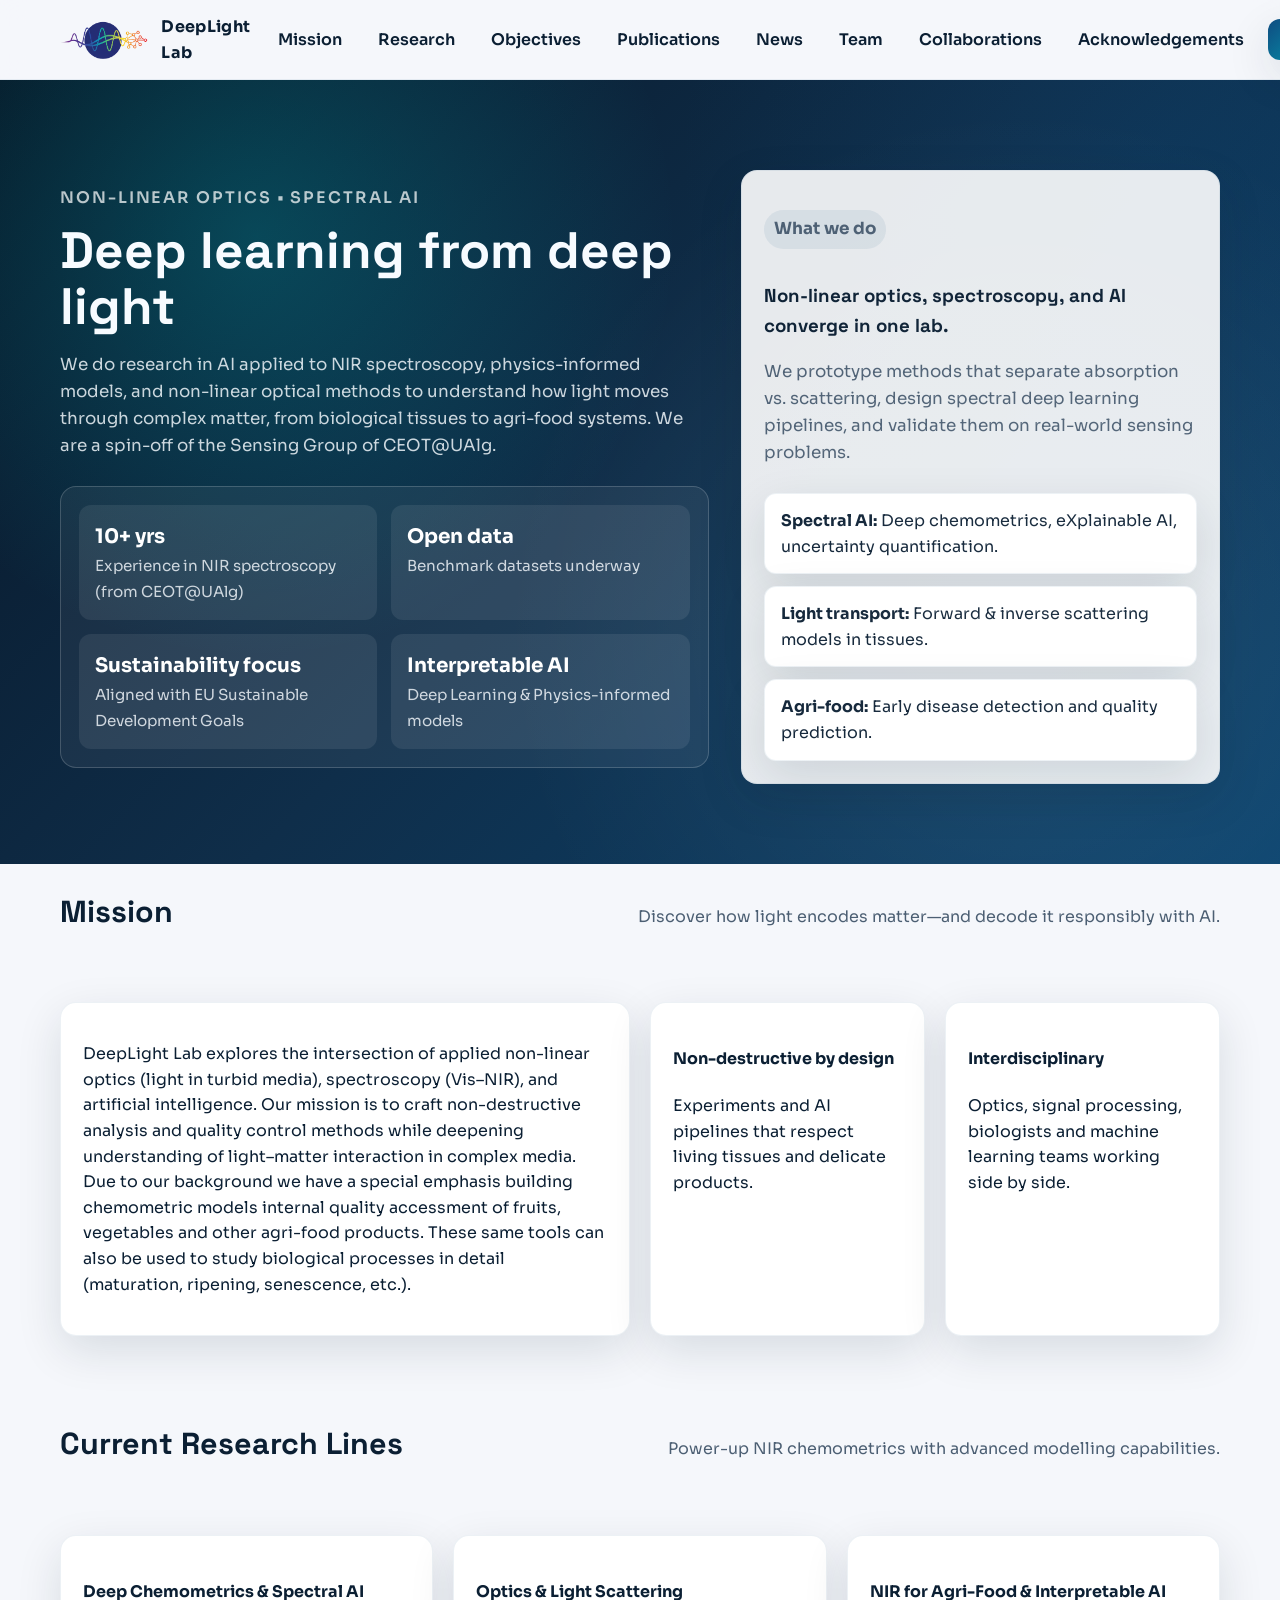
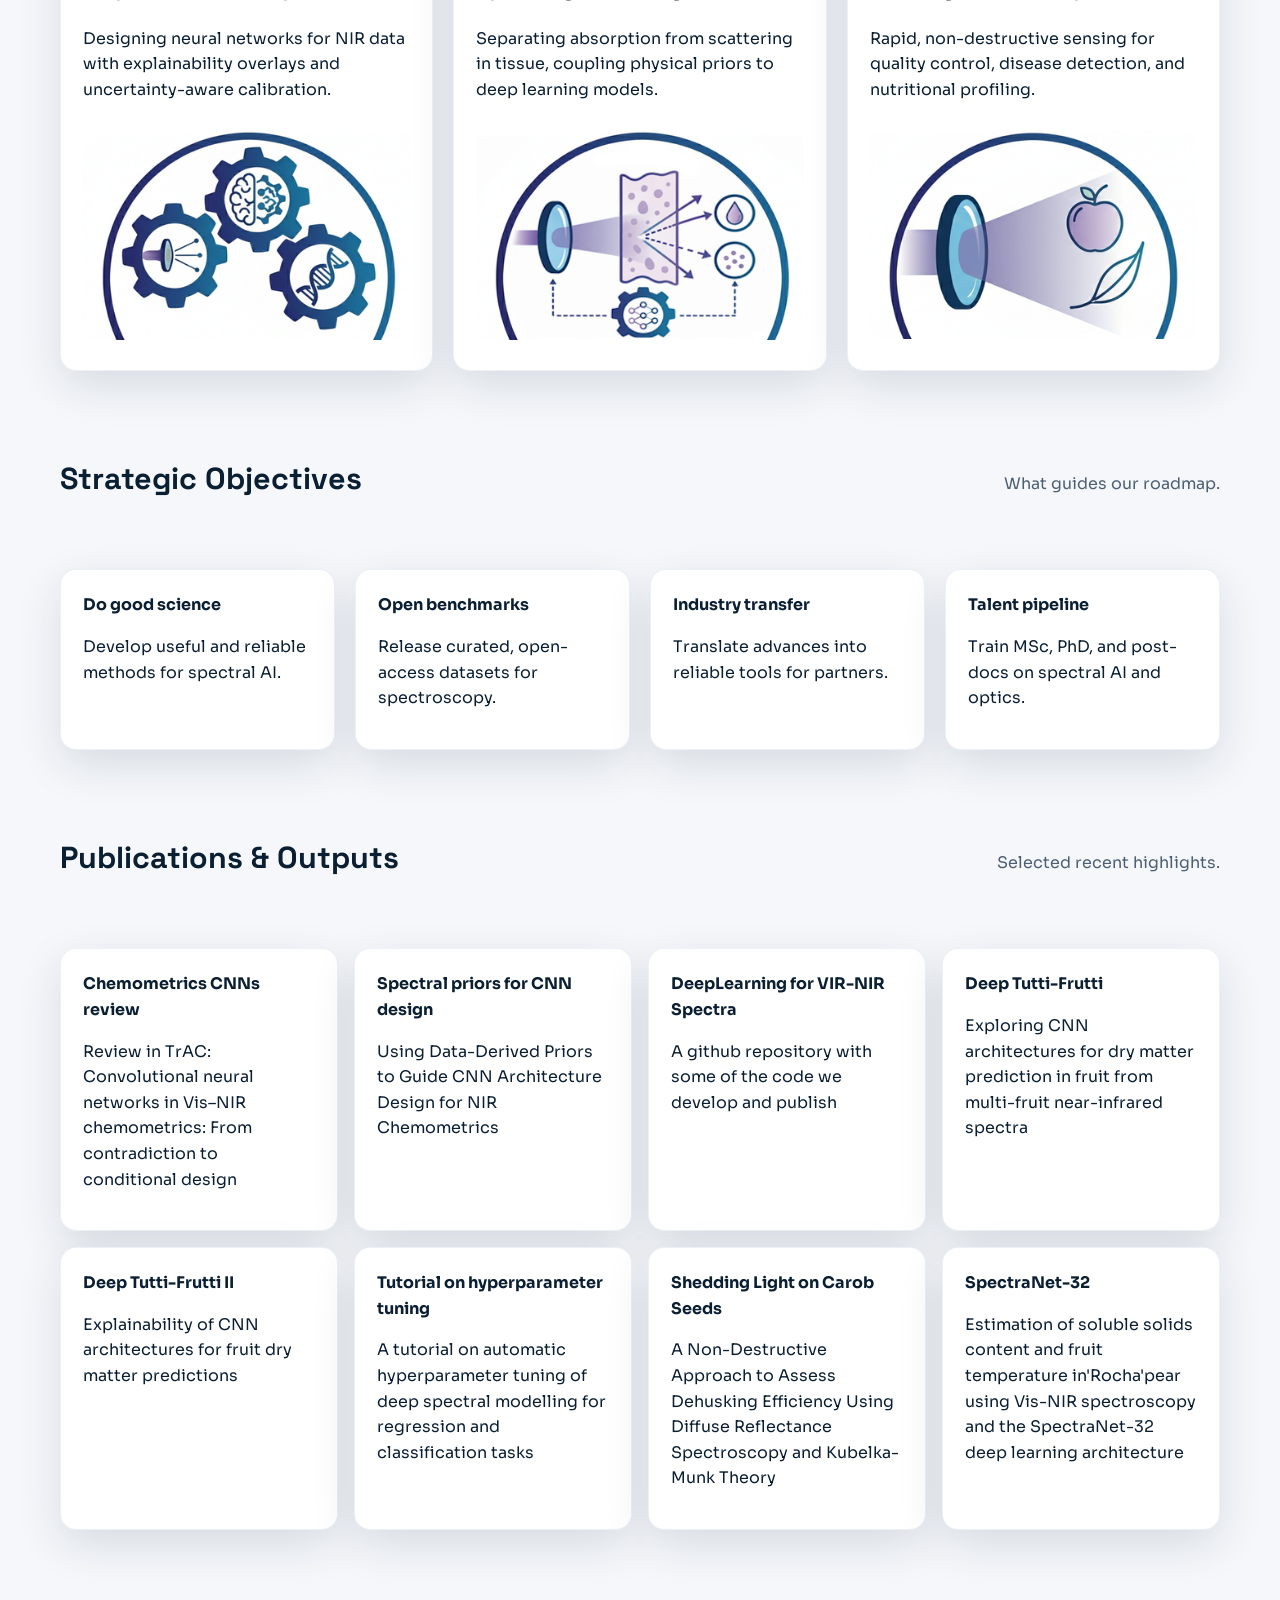
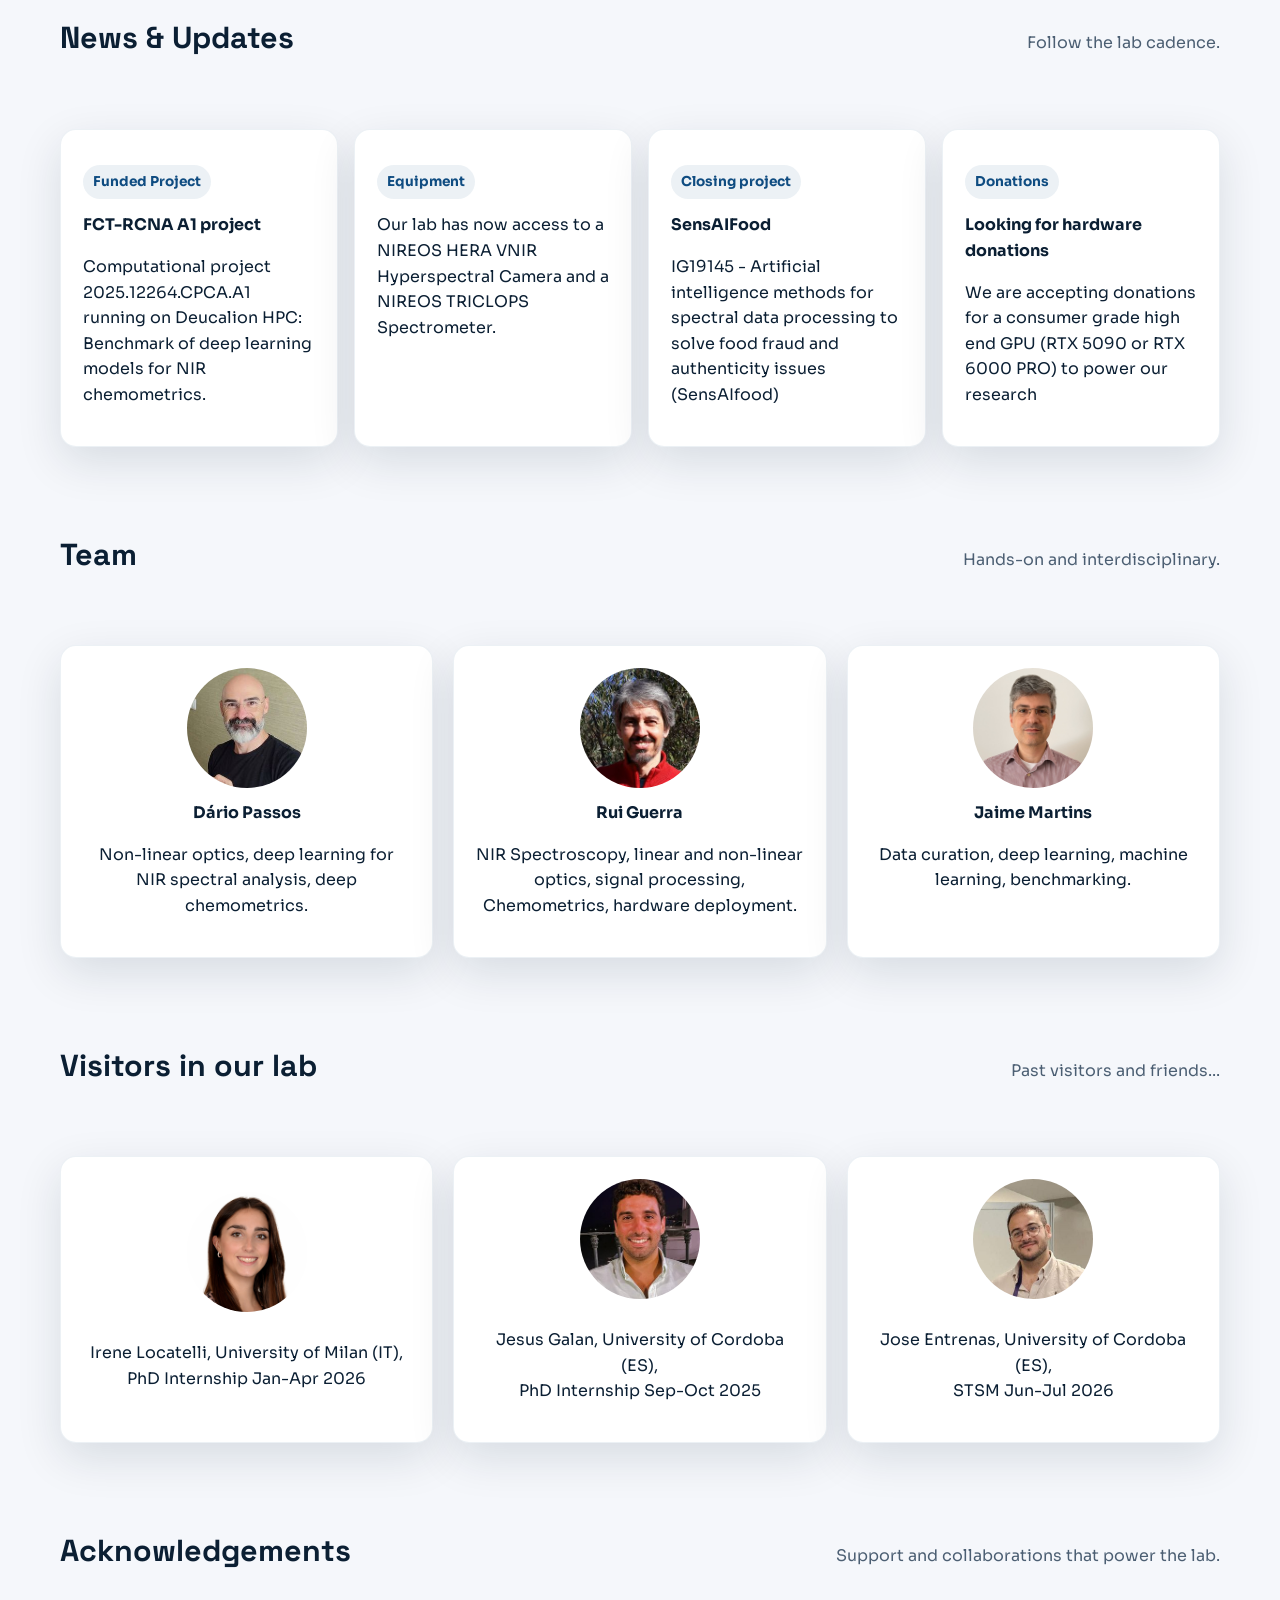
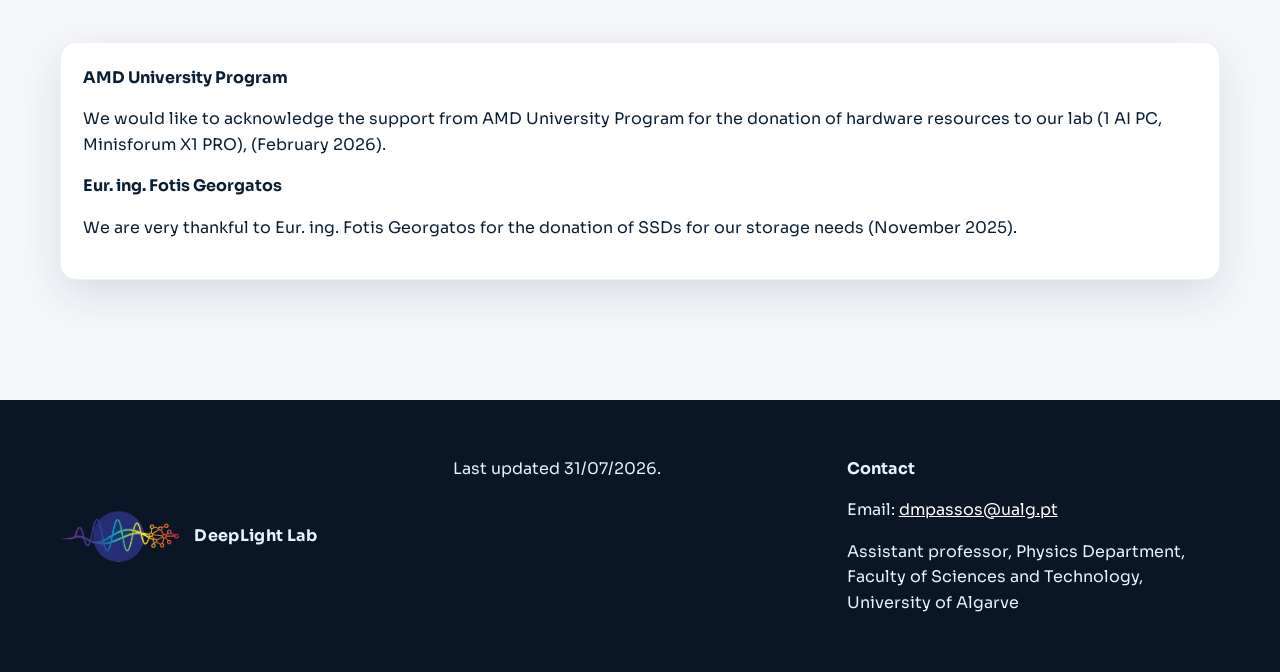
==== commit 30d80716: "Update" ====
--- a/index.html
+++ b/index.html
@@ -320,6 +320,12 @@
     <p>Selected recent highlights.</p>
   </div>
   <div class="card-grid publication-grid">
+  	<div class="card"><strong><a href="https://doi.org/10.1016/j.trac.2026.119015" target="_blank">
+      Chemometrics CNNs review</a></strong>
+      <p>Review in TrAC: Convolutional neural networks in Vis–NIR chemometrics: From contradiction to conditional design </p></div>
+	<div class="card"><strong><a href="https://arxiv.org/abs/2607.25636" target="_blank">
+      Spectral priors for CNN design</a></strong>
+      <p>Using Data-Derived Priors to Guide CNN Architecture Design for NIR Chemometrics </p></div>
     <div class="card"><strong><a href="https://github.com/dario-passos/DeepLearning_for_VIS-NIR_Spectra" target="_blank">
       DeepLearning for VIR-NIR Spectra</a></strong>
       <p>A github repository with some of the code we develop and publish</p></div>
@@ -338,12 +344,6 @@
     <div class="card"><strong><a href="https://www.sciencedirect.com/science/article/pii/S092552142300042X" target="_blank">
       SpectraNet-32</a></strong>
       <p>Estimation of soluble solids content and fruit temperature in'Rocha'pear using Vis-NIR spectroscopy and the SpectraNet-32 deep learning architecture</p></div>
-	  <div class="card"><strong><a href="https://doi.org/10.1016/j.trac.2026.119015" target="_blank">
-      Chemometrics CNNs review</a></strong>
-      <p>Review in TrAC: Convolutional neural networks in Vis–NIR chemometrics: From contradiction to conditional design </p></div>
-	  <div class="card"><strong><a href="https://arxiv.org/abs/2607.25636" target="_blank">
-      Spectral priors for CNN design</a></strong>
-      <p>Using Data-Derived Priors to Guide CNN Architecture Design for NIR Chemometrics </p></div>
   </div>
 
   <div class="section-title" id="news">
@@ -352,8 +352,8 @@
   </div>
   <div class="card-grid news-grid">
     <div class="card"><p class="tag">Funded Project</p><br><strong>FCT-RCNA A1 project</strong><p>Computational project 2025.12264.CPCA.A1 running on Deucalion HPC: Benchmark of deep learning models for NIR chemometrics.</p></div>
+	<div class="card"><p class="tag">Equipment</p><br>Our lab has now access to a NIREOS HERA VNIR Hyperspectral Camera and a NIREOS TRICLOPS Spectrometer. </p></div> 
 	<div class="card"><p class="tag">Closing project</p><br><strong>SensAIFood</strong><p>IG19145 - Artificial intelligence methods for spectral data processing to solve food fraud and authenticity issues (SensAIfood)</p></div>
-    <div class="card"><p class="tag">Equipment</p><br>Our lab has now access to a NIREOS HERA VNIR Hyperspectral Camera and a NIREOS TRICLOPS Spectrometer. </p></div> 
     <div class="card"><p class="tag">Donations</p><br><strong>Looking for hardware donations</strong><p>We are accepting donations for a consumer grade high end GPU (RTX 5090 or RTX 6000 PRO) to power our research</p></div>
     
   </div>
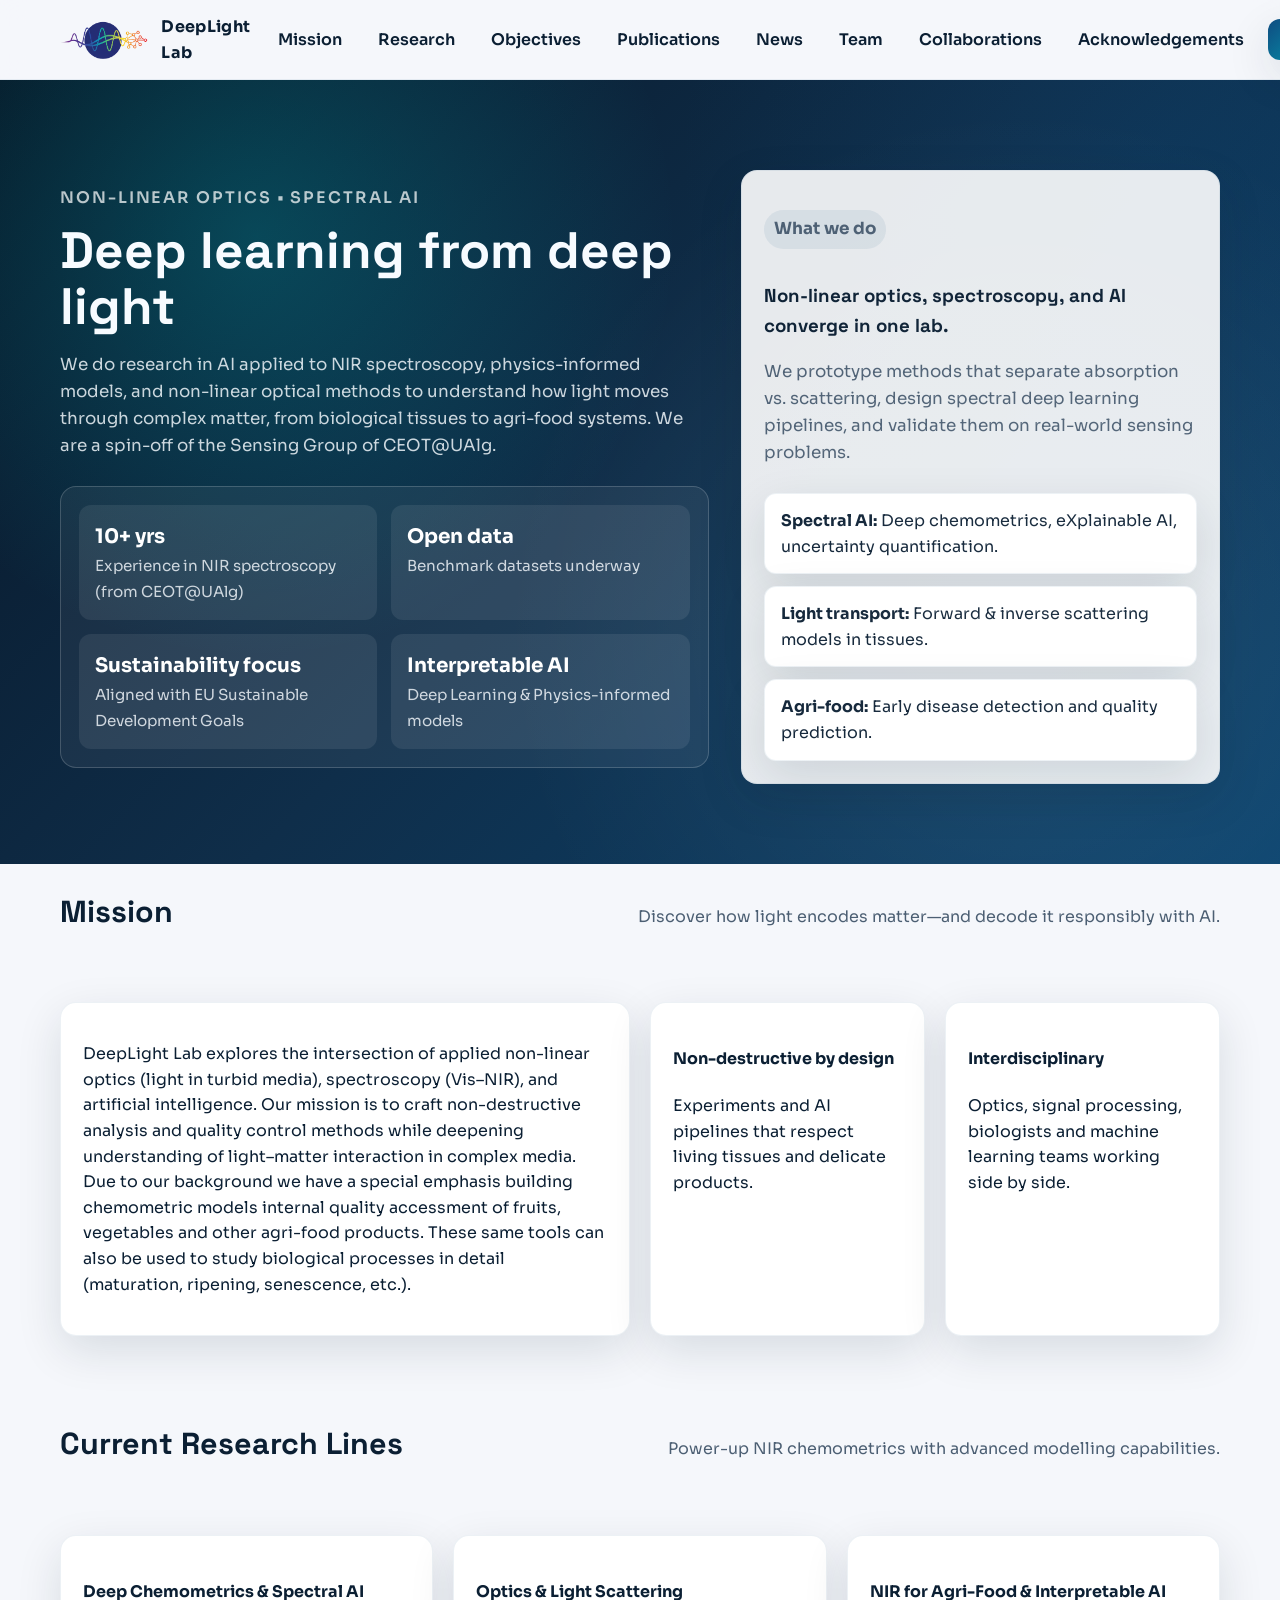
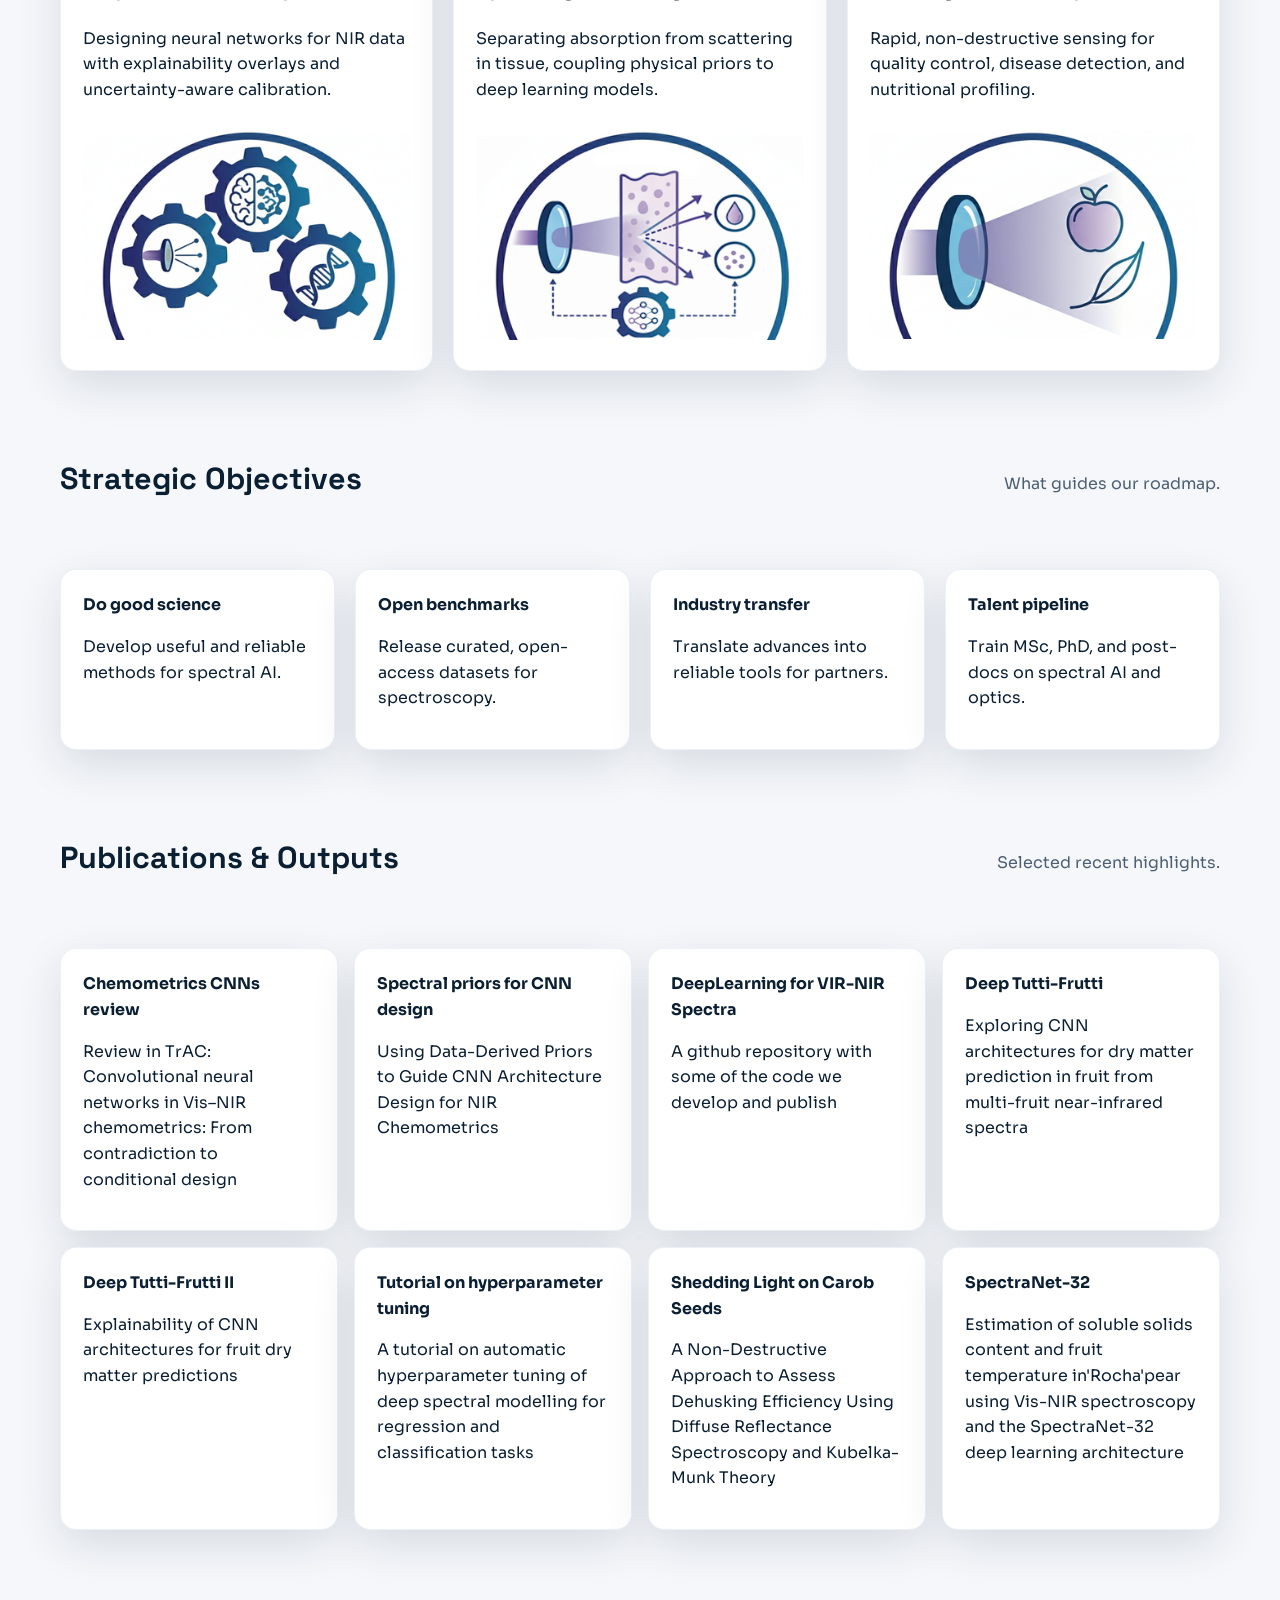
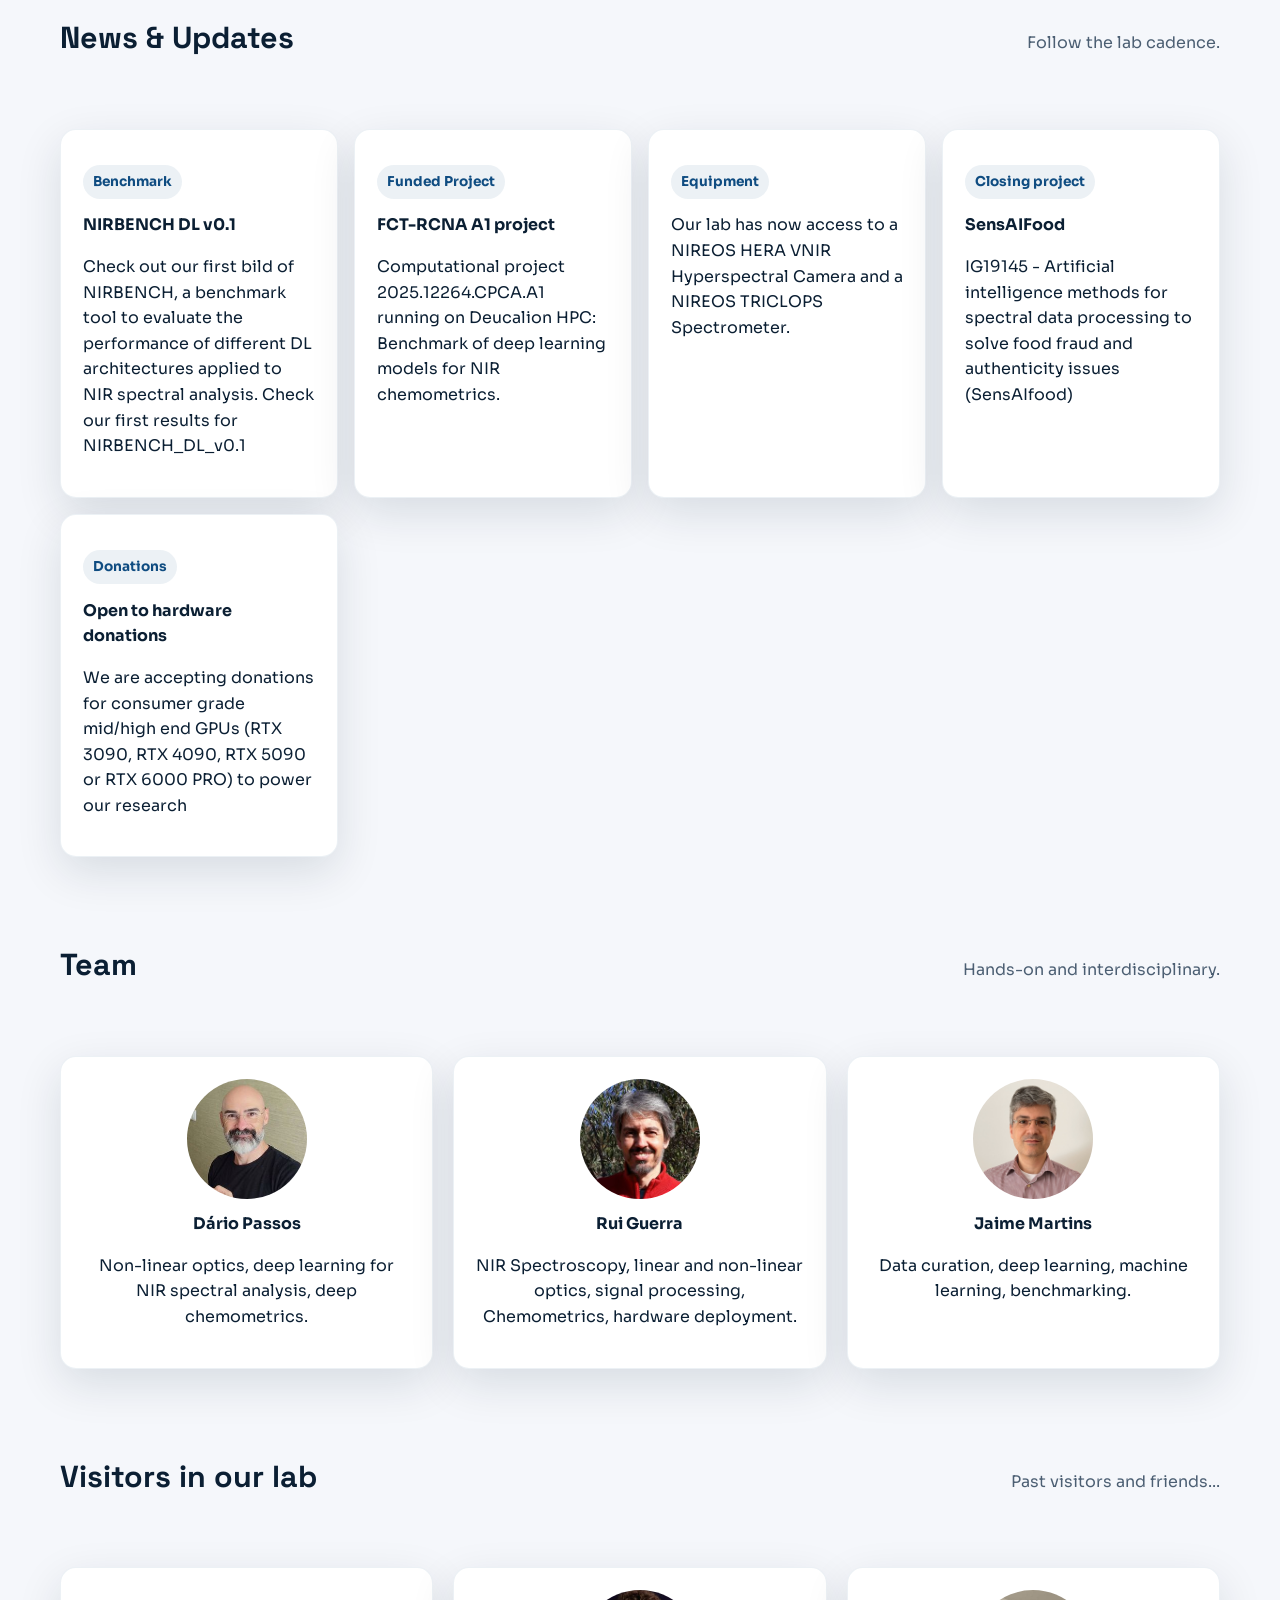
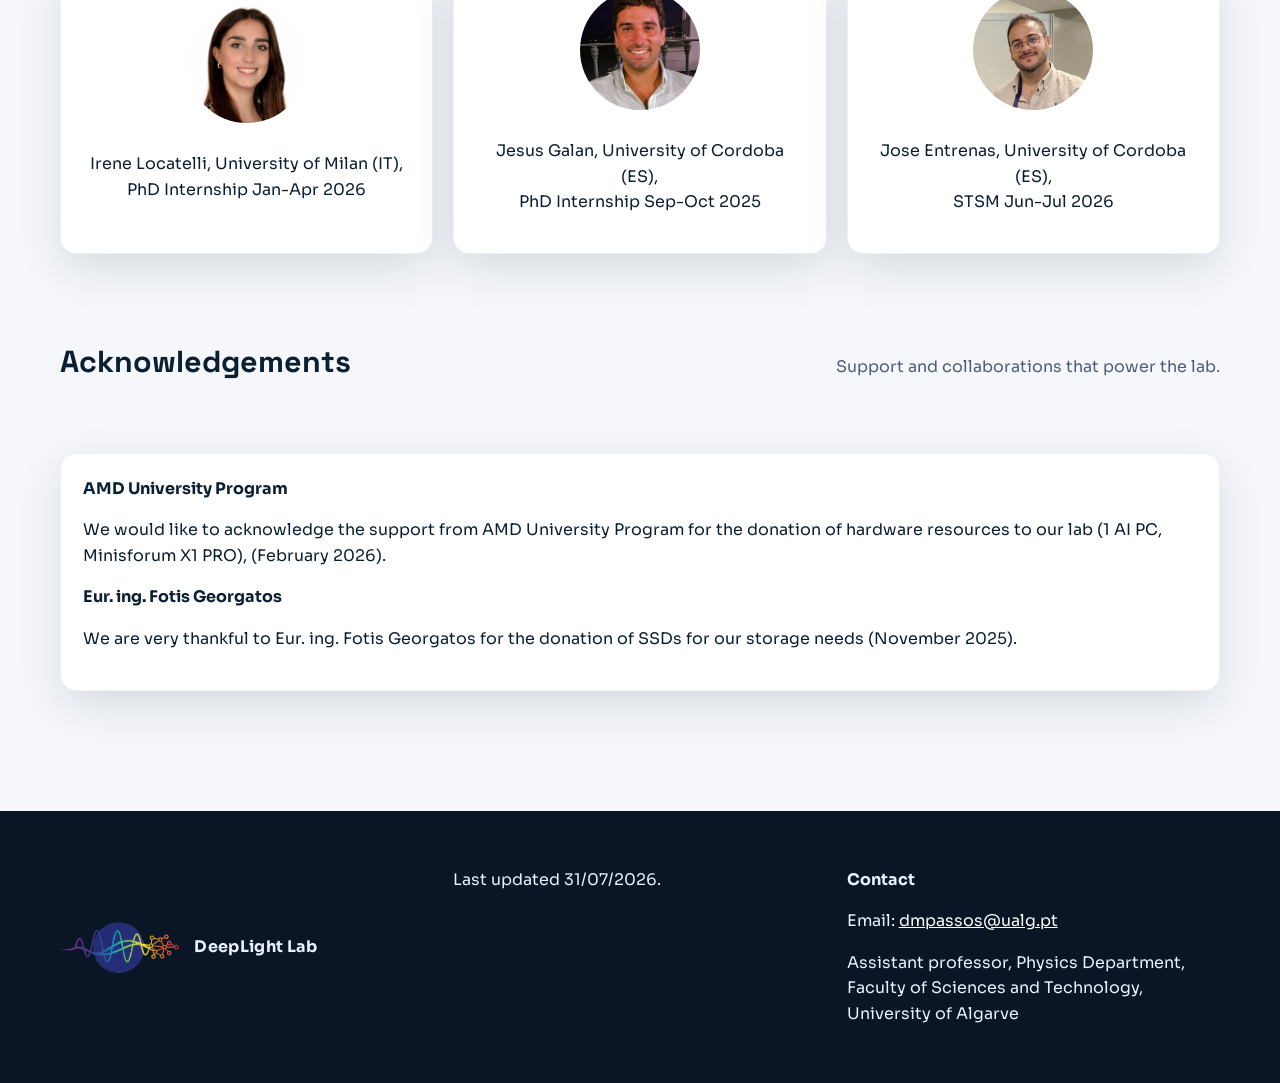
==== commit b4cc1034: "update" ====
--- a/index.html
+++ b/index.html
@@ -351,10 +351,11 @@
     <p>Follow the lab cadence.</p>
   </div>
   <div class="card-grid news-grid">
+	<div class="card"><p class="tag">Benchmark</p><br><strong>NIRBENCH DL v0.1</strong><p>Check out our first bild of NIRBENCH, a benchmark tool to evaluate the performance of different DL architectures applied to NIR spectral analysis. Check our first results for <a href="nirbench01/index.html" target="_blank">NIRBENCH_DL_v0.1</a></p></div>
     <div class="card"><p class="tag">Funded Project</p><br><strong>FCT-RCNA A1 project</strong><p>Computational project 2025.12264.CPCA.A1 running on Deucalion HPC: Benchmark of deep learning models for NIR chemometrics.</p></div>
 	<div class="card"><p class="tag">Equipment</p><br>Our lab has now access to a NIREOS HERA VNIR Hyperspectral Camera and a NIREOS TRICLOPS Spectrometer. </p></div> 
 	<div class="card"><p class="tag">Closing project</p><br><strong>SensAIFood</strong><p>IG19145 - Artificial intelligence methods for spectral data processing to solve food fraud and authenticity issues (SensAIfood)</p></div>
-    <div class="card"><p class="tag">Donations</p><br><strong>Looking for hardware donations</strong><p>We are accepting donations for a consumer grade high end GPU (RTX 5090 or RTX 6000 PRO) to power our research</p></div>
+    <div class="card"><p class="tag">Donations</p><br><strong>Open to hardware donations</strong><p>We are accepting donations for consumer grade mid/high end GPUs (RTX 3090, RTX 4090, RTX 5090 or RTX 6000 PRO) to power our research</p></div>
     
   </div>
 
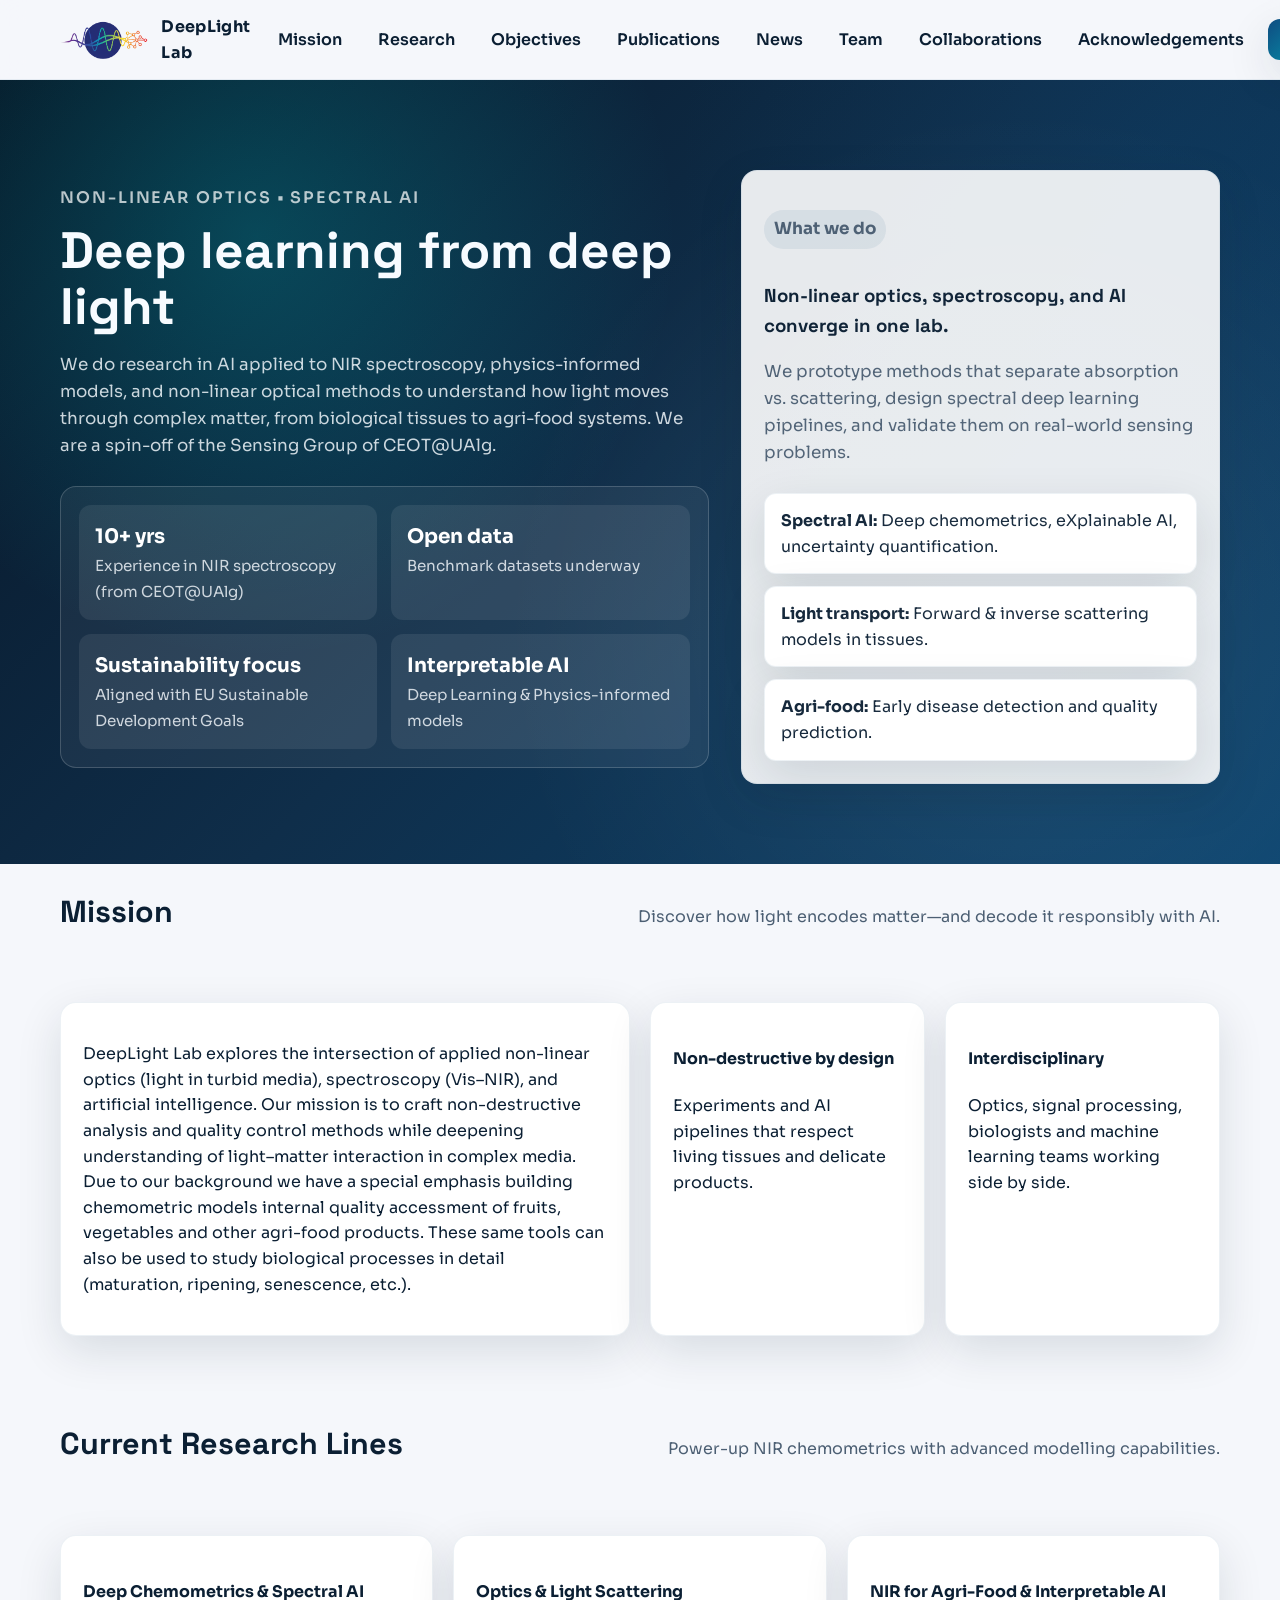
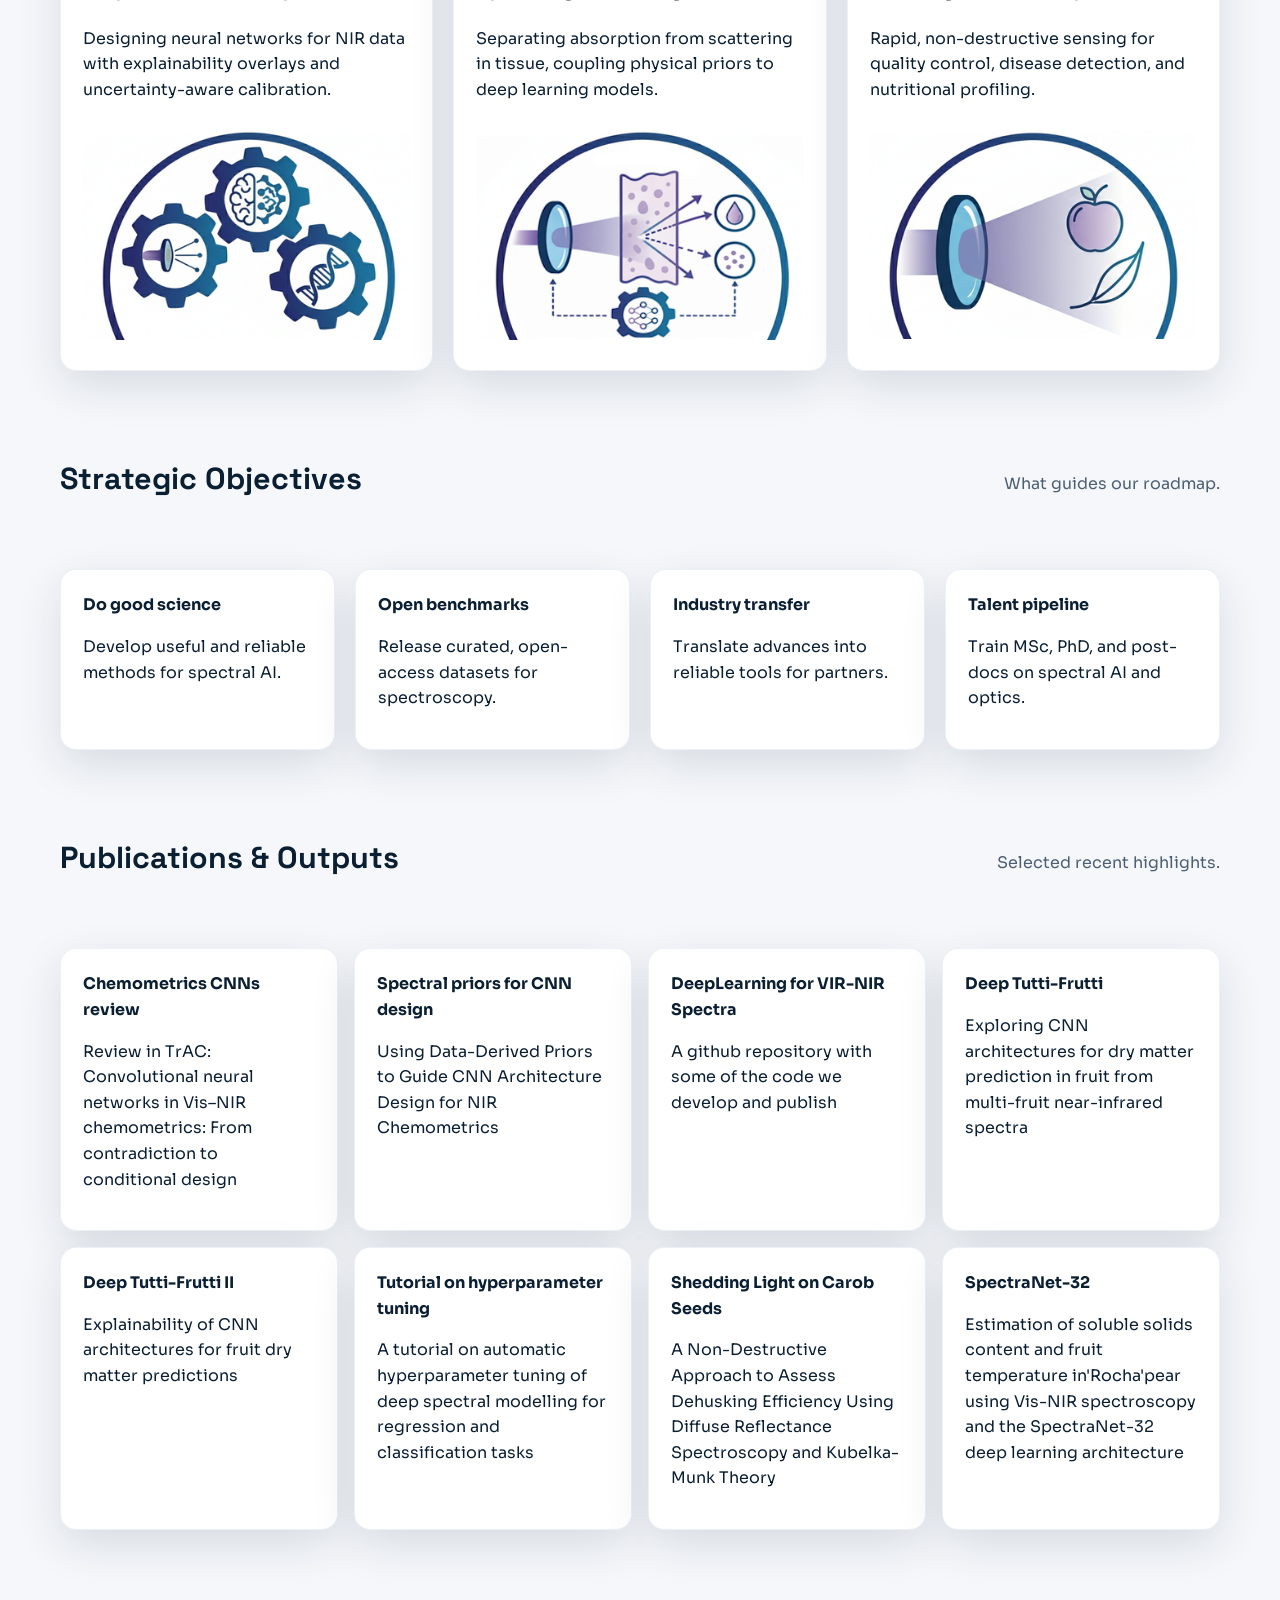
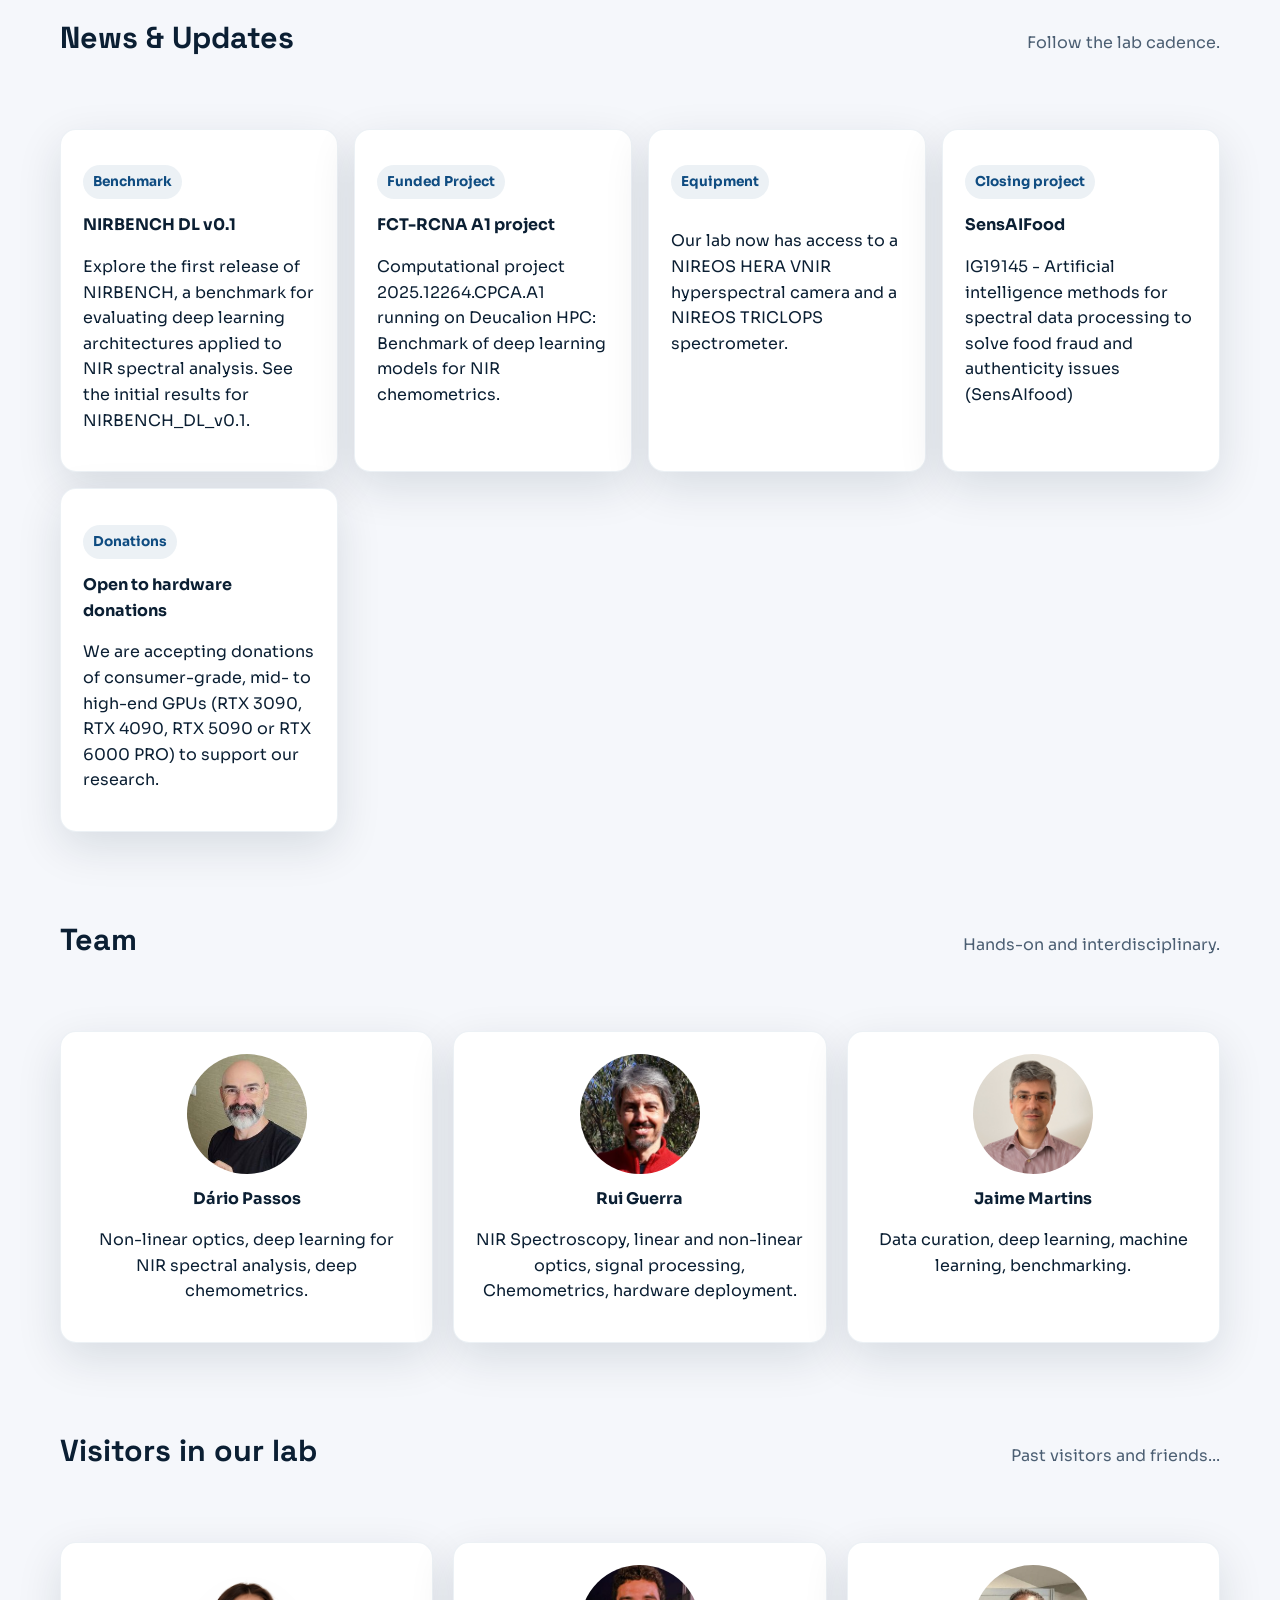
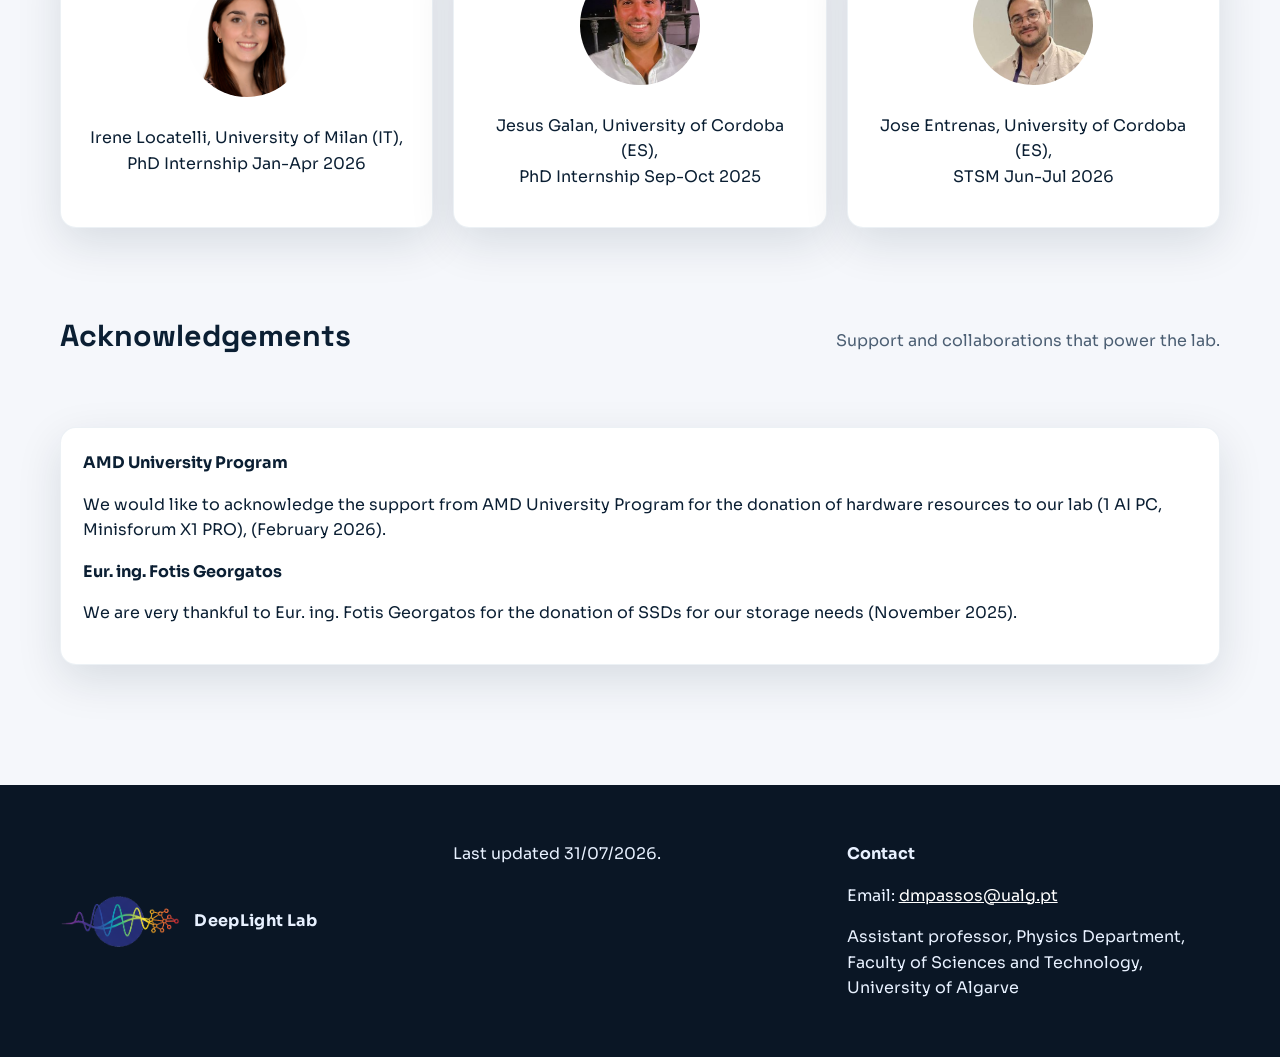
==== commit d18f0be9: "update" ====
--- a/index.html
+++ b/index.html
@@ -351,11 +351,11 @@
     <p>Follow the lab cadence.</p>
   </div>
   <div class="card-grid news-grid">
-	<div class="card"><p class="tag">Benchmark</p><br><strong>NIRBENCH DL v0.1</strong><p>Check out our first bild of NIRBENCH, a benchmark tool to evaluate the performance of different DL architectures applied to NIR spectral analysis. Check our first results for <a href="nirbench01/index.html" target="_blank">NIRBENCH_DL_v0.1</a></p></div>
+	<div class="card"><p class="tag">Benchmark</p><br><strong>NIRBENCH DL v0.1</strong><p>Explore the first release of NIRBENCH, a benchmark for evaluating deep learning architectures applied to NIR spectral analysis. See the initial results for <a href="nirbench01/index.html" target="_blank" rel="noopener">NIRBENCH_DL_v0.1</a>.</p></div>
     <div class="card"><p class="tag">Funded Project</p><br><strong>FCT-RCNA A1 project</strong><p>Computational project 2025.12264.CPCA.A1 running on Deucalion HPC: Benchmark of deep learning models for NIR chemometrics.</p></div>
-	<div class="card"><p class="tag">Equipment</p><br>Our lab has now access to a NIREOS HERA VNIR Hyperspectral Camera and a NIREOS TRICLOPS Spectrometer. </p></div> 
+	<div class="card"><p class="tag">Equipment</p><p>Our lab now has access to a NIREOS HERA VNIR hyperspectral camera and a NIREOS TRICLOPS spectrometer.</p></div>
 	<div class="card"><p class="tag">Closing project</p><br><strong>SensAIFood</strong><p>IG19145 - Artificial intelligence methods for spectral data processing to solve food fraud and authenticity issues (SensAIfood)</p></div>
-    <div class="card"><p class="tag">Donations</p><br><strong>Open to hardware donations</strong><p>We are accepting donations for consumer grade mid/high end GPUs (RTX 3090, RTX 4090, RTX 5090 or RTX 6000 PRO) to power our research</p></div>
+    <div class="card"><p class="tag">Donations</p><br><strong>Open to hardware donations</strong><p>We are accepting donations of consumer-grade, mid- to high-end GPUs (RTX 3090, RTX 4090, RTX 5090 or RTX 6000 PRO) to support our research.</p></div>
     
   </div>
 
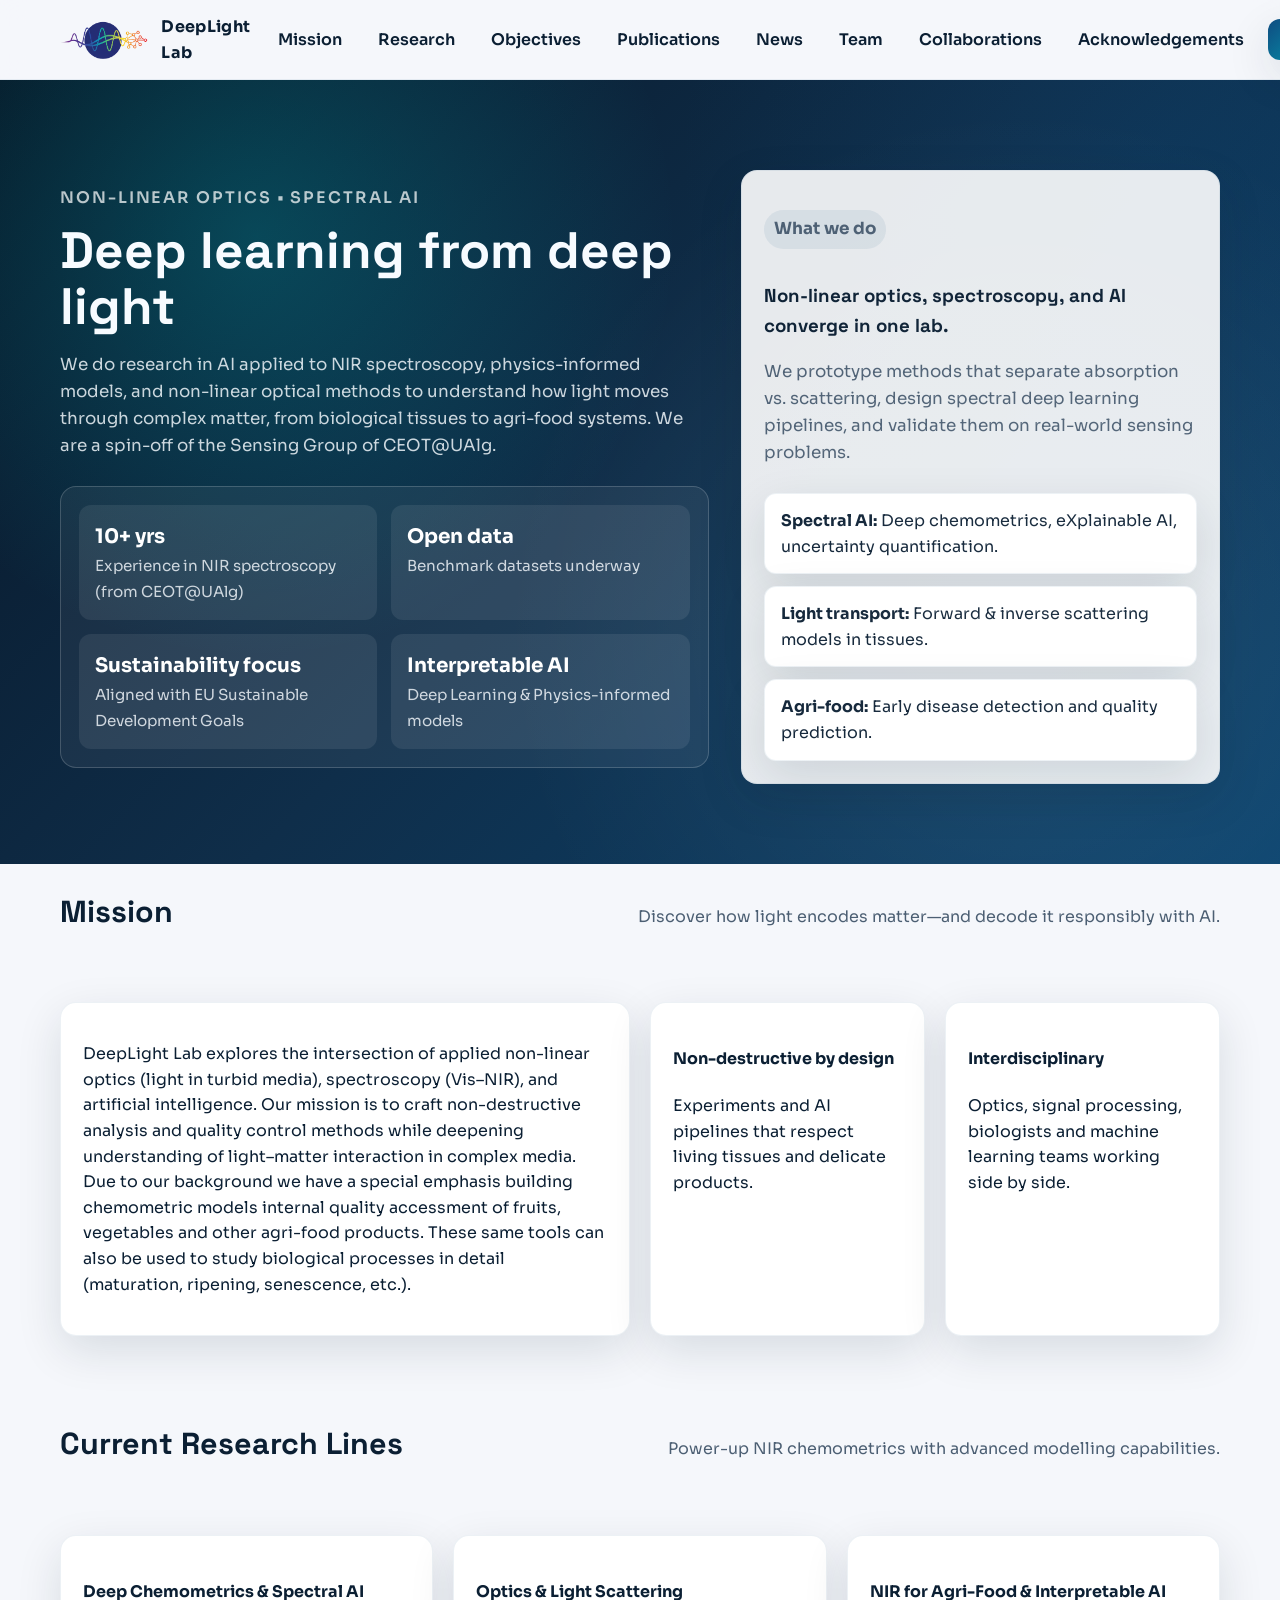
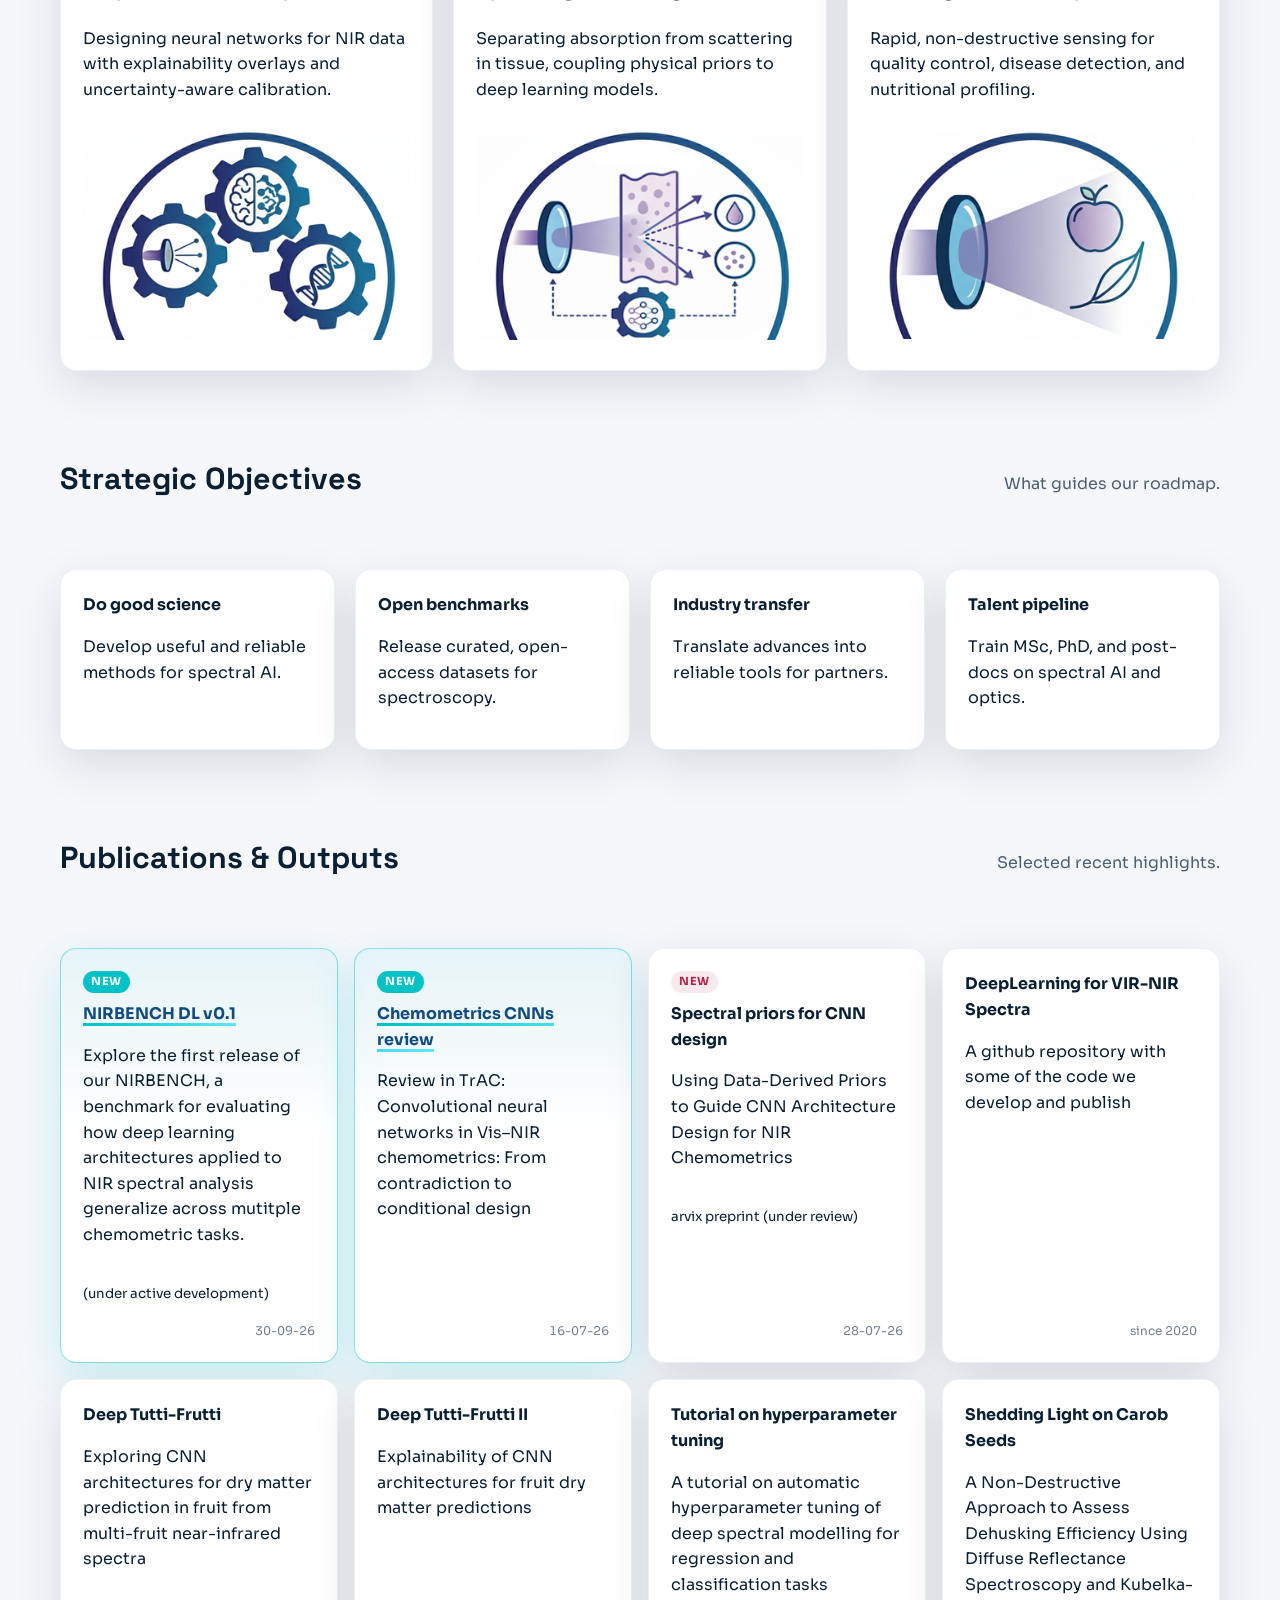
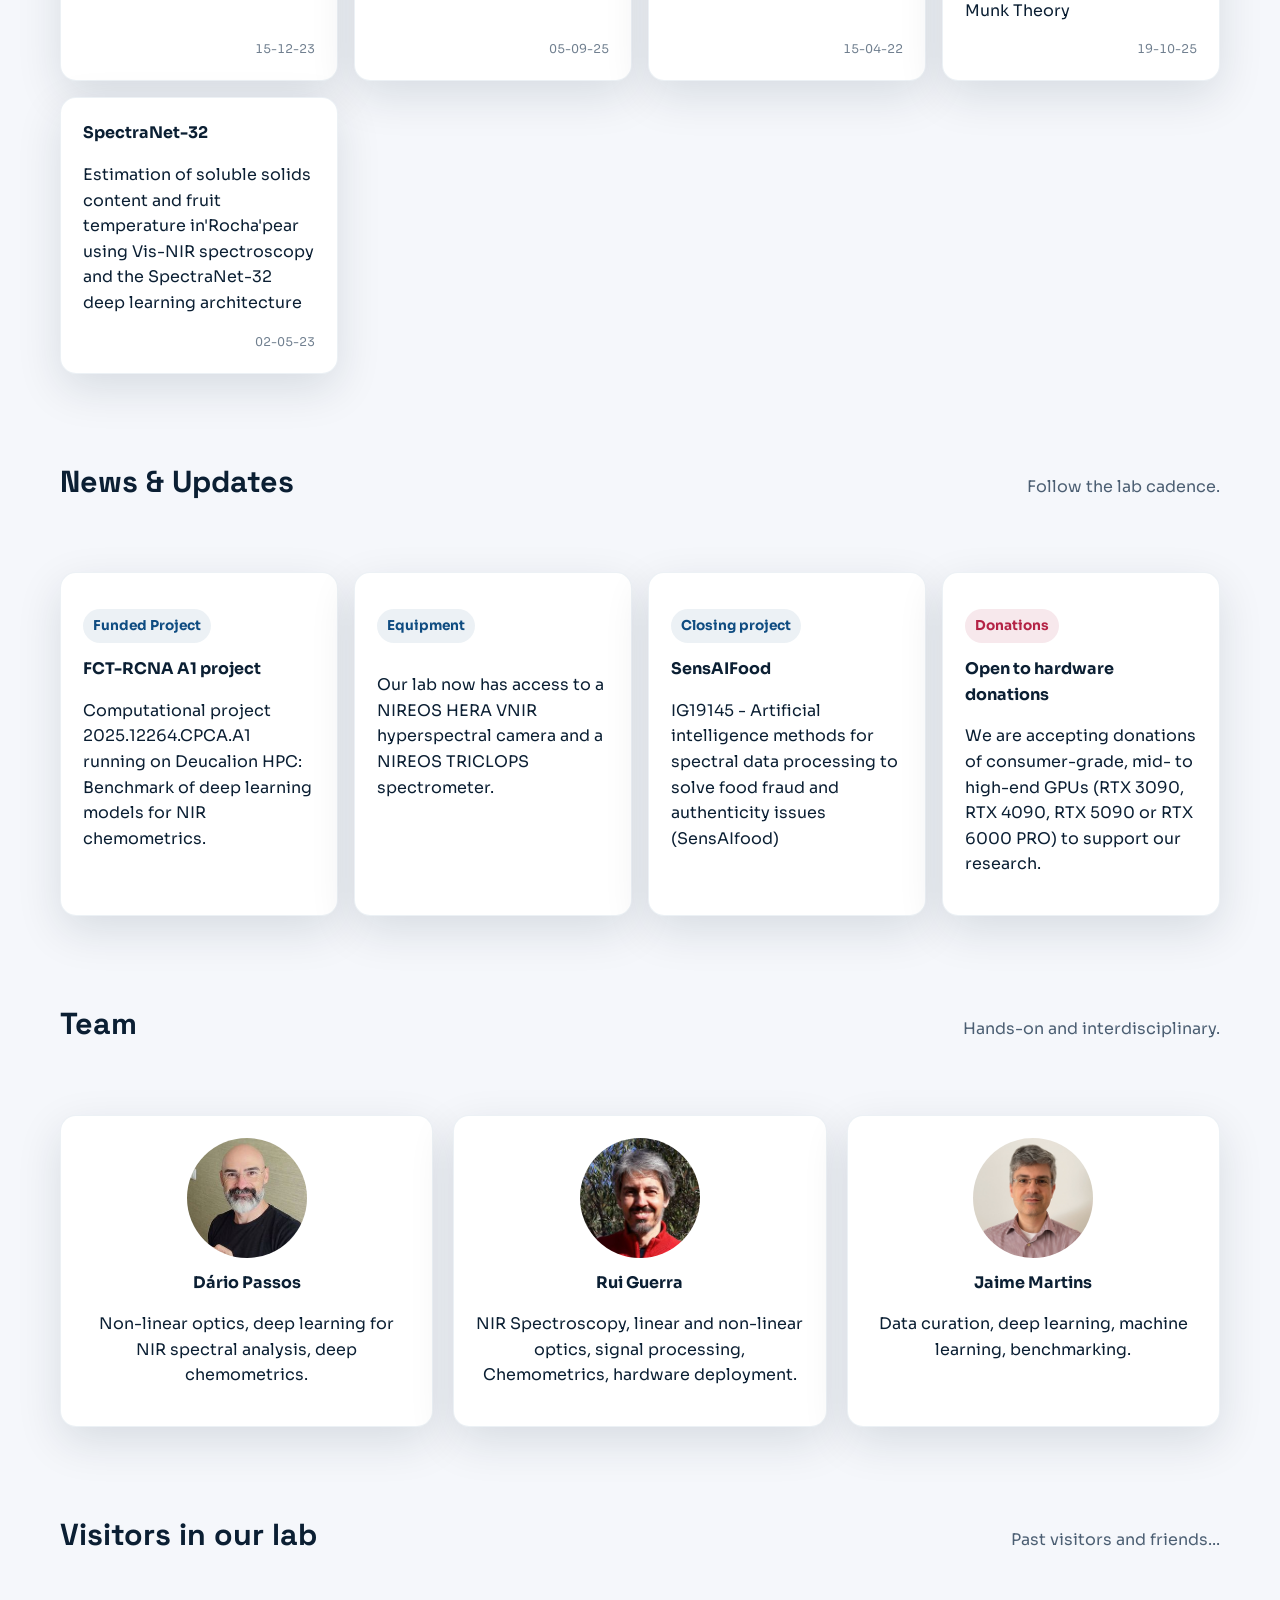
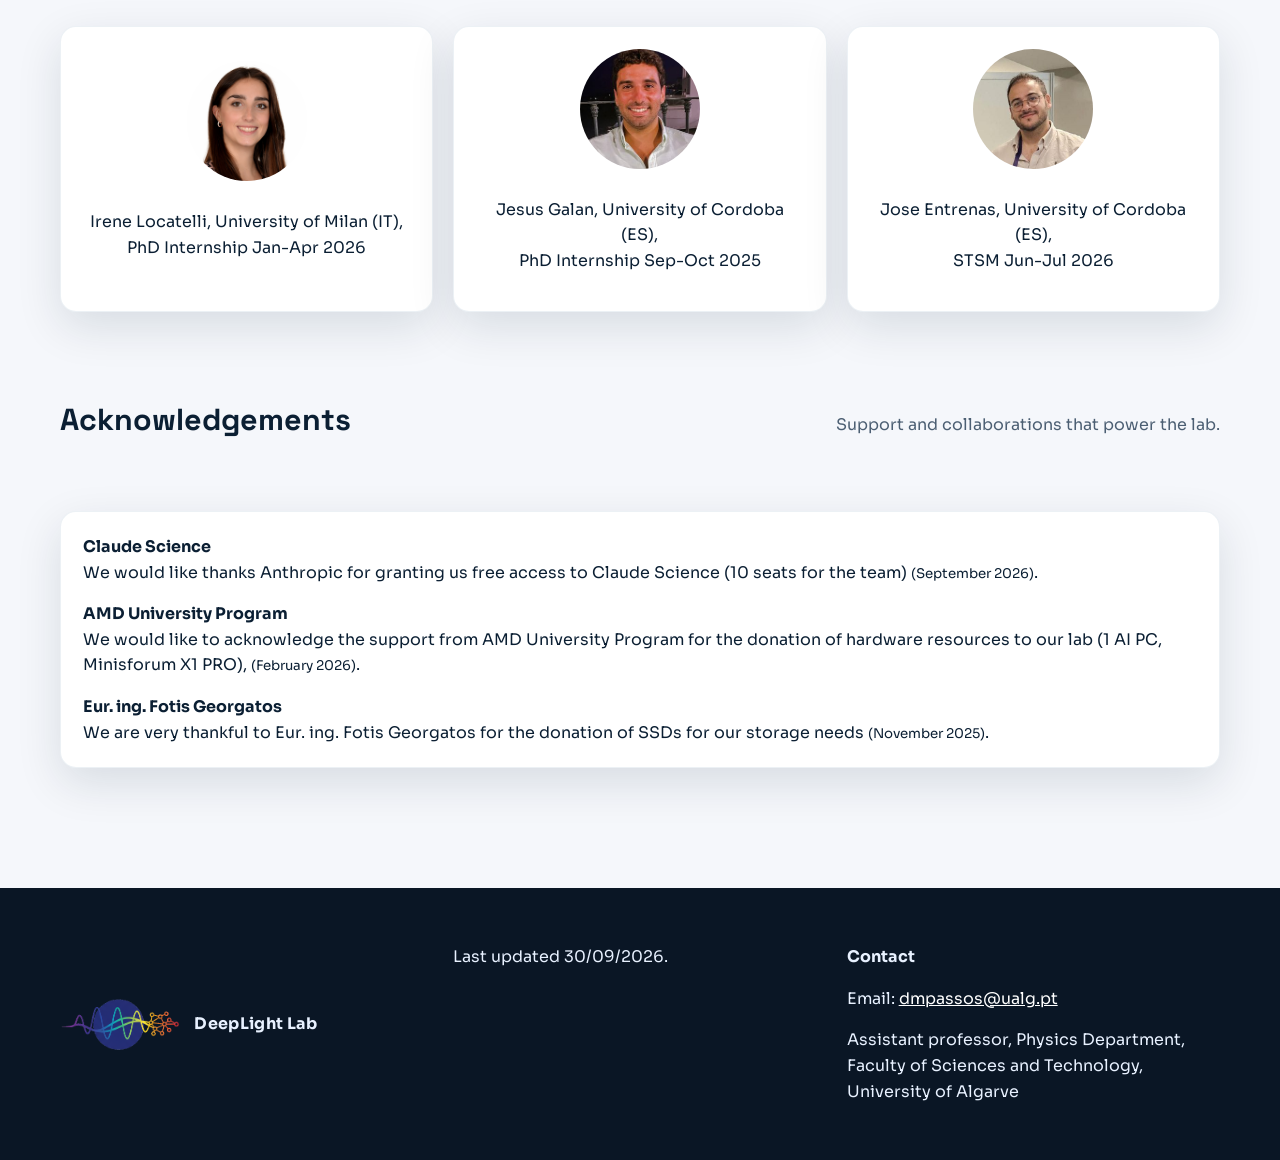
==== commit 2012cea0: "Update index.html" ====
--- a/index.html
+++ b/index.html
@@ -12,6 +12,7 @@
       --ink: #0b1f33;
       --blue: #0f4c81;
       --aqua: #00c2c7;
+	  --darkred: #f8e9ed;
       --mist: #f5f7fb;
       --card: #ffffff;
       --muted: #4c5f73;
@@ -176,6 +177,57 @@
       border-radius: 999px;
       font-weight: 700;
       font-size: 0.85rem;
+    }
+    /* Publications: optional "new" highlight + date stamp */
+    .publication-grid .card { display: flex; flex-direction: column; }
+    .card.is-new {
+      border-color: rgba(0,194,199,0.45);
+      box-shadow: 0 15px 45px rgba(0,194,199,0.18);
+      background: linear-gradient(180deg, rgba(0,194,199,0.06), var(--card) 45%);
+    }
+    .card.is-new > strong a {
+      color: var(--blue);
+      background-image: linear-gradient(90deg, var(--aqua), var(--accent));
+      background-size: 100% 3px;
+      background-repeat: no-repeat;
+      background-position: 0 100%;
+      padding-bottom: 2px;
+    }
+    .card.is-new > strong::before {
+      content: "NEW";
+      display: block;
+      width: fit-content;
+      margin-bottom: 8px;
+      padding: 2px 8px;
+      border-radius: 999px;
+      background: var(--aqua);
+      color: #fff;
+      font-size: 0.7rem;
+      letter-spacing: 0.06em;
+    }
+	.card.is-new-red > strong::before {
+      content: "NEW";
+      display: block;
+      width: fit-content;
+      margin-bottom: 8px;
+      padding: 2px 8px;
+      border-radius: 999px;
+      background: var(--darkred);
+      color: #b42346;
+      font-size: 0.7rem;
+      letter-spacing: 0.06em;
+    }
+    .card-date {
+      margin-top: auto;
+      align-self: flex-end;
+      font-size: 0.75rem;
+      color: var(--muted);
+      opacity: 0.8;
+      font-variant-numeric: tabular-nums;
+    }
+    .tag-red {
+      background: rgba(180,35,70,0.10);
+      color: #b42346;
     }
     .footer {
       background: #0a1625;
@@ -320,30 +372,44 @@
     <p>Selected recent highlights.</p>
   </div>
   <div class="card-grid publication-grid">
-  	<div class="card"><strong><a href="https://doi.org/10.1016/j.trac.2026.119015" target="_blank">
+	<div class="card is-new"><strong><a href="nirbench01/index.html" target="_blank">
+      NIRBENCH DL v0.1</a></strong>
+      <p>Explore the first release of our NIRBENCH, a benchmark for evaluating how deep learning architectures applied to NIR spectral analysis generalize across mutitple chemometric tasks.</p>
+	  <p><small> (under active development)</small></p>
+      <time class="card-date">30-09-26</time></div>
+  	<div class="card is-new"><strong><a href="https://doi.org/10.1016/j.trac.2026.119015" target="_blank">
       Chemometrics CNNs review</a></strong>
-      <p>Review in TrAC: Convolutional neural networks in Vis–NIR chemometrics: From contradiction to conditional design </p></div>
-	<div class="card"><strong><a href="https://arxiv.org/abs/2607.25636" target="_blank">
+      <p>Review in TrAC: Convolutional neural networks in Vis–NIR chemometrics: From contradiction to conditional design </p>
+      <time class="card-date">16-07-26</time></div>
+	<div class="card is-new-red"><strong><a href="https://arxiv.org/abs/2607.25636" target="_blank">
       Spectral priors for CNN design</a></strong>
-      <p>Using Data-Derived Priors to Guide CNN Architecture Design for NIR Chemometrics </p></div>
+      <p>Using Data-Derived Priors to Guide CNN Architecture Design for NIR Chemometrics </p>
+	  <p><small> arvix preprint (under review)</small></p>
+      <time class="card-date">28-07-26</time></div>
     <div class="card"><strong><a href="https://github.com/dario-passos/DeepLearning_for_VIS-NIR_Spectra" target="_blank">
       DeepLearning for VIR-NIR Spectra</a></strong>
-      <p>A github repository with some of the code we develop and publish</p></div>
+      <p>A github repository with some of the code we develop and publish</p>
+      <time class="card-date">since 2020</time></div>
     <div class="card"><strong><a href="https://www.sciencedirect.com/science/article/pii/S0169743923002733" target="_blank">
       Deep Tutti-Frutti</a></strong>
-      <p> Exploring CNN architectures for dry matter prediction in fruit from multi-fruit near-infrared spectra</p></div>
+      <p> Exploring CNN architectures for dry matter prediction in fruit from multi-fruit near-infrared spectra</p>
+      <time class="card-date">15-12-23</time></div>
     <div class="card"><strong><a href="https://www.sciencedirect.com/science/article/pii/S1386142525003749" target="_blank">
       Deep Tutti-Frutti II</a></strong>
-      <p> Explainability of CNN architectures for fruit dry matter predictions</p></div>
+      <p> Explainability of CNN architectures for fruit dry matter predictions</p>
+      <time class="card-date">05-09-25</time></div>
     <div class="card"><strong><a href="https://www.sciencedirect.com/science/article/pii/S0169743922000314" target="_blank">
       Tutorial on hyperparameter tuning</a></strong>
-      <p> A tutorial on automatic hyperparameter tuning of deep spectral modelling for regression and classification tasks</p></div>      
+      <p> A tutorial on automatic hyperparameter tuning of deep spectral modelling for regression and classification tasks</p>
+      <time class="card-date">15-04-22</time></div>      
     <div class="card"><strong><a href="https://www.mdpi.com/2673-4176/6/4/95" target="_blank">
       Shedding Light on Carob Seeds</a></strong>
-      <p>A Non-Destructive Approach to Assess Dehusking Efficiency Using Diffuse Reflectance Spectroscopy and Kubelka-Munk Theory</p></div>
+      <p>A Non-Destructive Approach to Assess Dehusking Efficiency Using Diffuse Reflectance Spectroscopy and Kubelka-Munk Theory</p>
+      <time class="card-date">19-10-25</time></div>
     <div class="card"><strong><a href="https://www.sciencedirect.com/science/article/pii/S092552142300042X" target="_blank">
       SpectraNet-32</a></strong>
-      <p>Estimation of soluble solids content and fruit temperature in'Rocha'pear using Vis-NIR spectroscopy and the SpectraNet-32 deep learning architecture</p></div>
+      <p>Estimation of soluble solids content and fruit temperature in'Rocha'pear using Vis-NIR spectroscopy and the SpectraNet-32 deep learning architecture</p>
+      <time class="card-date">02-05-23</time></div>
   </div>
 
   <div class="section-title" id="news">
@@ -351,11 +417,10 @@
     <p>Follow the lab cadence.</p>
   </div>
   <div class="card-grid news-grid">
-	<div class="card"><p class="tag">Benchmark</p><br><strong>NIRBENCH DL v0.1</strong><p>Explore the first release of NIRBENCH, a benchmark for evaluating deep learning architectures applied to NIR spectral analysis. See the initial results for <a href="nirbench01/index.html" target="_blank" rel="noopener">NIRBENCH_DL_v0.1</a>.</p></div>
     <div class="card"><p class="tag">Funded Project</p><br><strong>FCT-RCNA A1 project</strong><p>Computational project 2025.12264.CPCA.A1 running on Deucalion HPC: Benchmark of deep learning models for NIR chemometrics.</p></div>
 	<div class="card"><p class="tag">Equipment</p><p>Our lab now has access to a NIREOS HERA VNIR hyperspectral camera and a NIREOS TRICLOPS spectrometer.</p></div>
 	<div class="card"><p class="tag">Closing project</p><br><strong>SensAIFood</strong><p>IG19145 - Artificial intelligence methods for spectral data processing to solve food fraud and authenticity issues (SensAIfood)</p></div>
-    <div class="card"><p class="tag">Donations</p><br><strong>Open to hardware donations</strong><p>We are accepting donations of consumer-grade, mid- to high-end GPUs (RTX 3090, RTX 4090, RTX 5090 or RTX 6000 PRO) to support our research.</p></div>
+    <div class="card"><p class="tag tag-red">Donations</p><br><strong>Open to hardware donations</strong><p>We are accepting donations of consumer-grade, mid- to high-end GPUs (RTX 3090, RTX 4090, RTX 5090 or RTX 6000 PRO) to support our research.</p></div>
     
   </div>
 
@@ -400,11 +465,14 @@
   </div>
   <div class="card-grid" style="grid-template-columns: repeat(auto-fit, minmax(260px,1fr));">
      <div class="card">
-      <strong><a href="https://www.amd.com/en/corporate/university-program/enroll.html" target="_blank">AMD University Program</a></strong>
-      <p>We would like to acknowledge the support from AMD University Program for the donation of hardware resources to our lab (1 AI PC, Minisforum X1 PRO), (February 2026).</p>
-      
-      <strong><a href="https://www.linkedin.com/in/eur-ing-fotis-georgatos/" target="_blank">Eur. ing. Fotis Georgatos</a></strong>
-      <p>We are very thankful to Eur. ing. Fotis Georgatos for the donation of SSDs for our storage needs (November 2025).</p>
+	  <strong><a href="https://claude.com/docs/claude-science/overview" target="_blank">Claude Science</a></strong><br>
+      <span>We would like thanks Anthropic for granting us free access to Claude Science (10 seats for the team) <small>(September 2026)</small>.</span>
+	  <p></p>
+      <strong><a href="https://www.amd.com/en/corporate/university-program/enroll.html" target="_blank">AMD University Program</a></strong><br>
+      <span>We would like to acknowledge the support from AMD University Program for the donation of hardware resources to our lab (1 AI PC, Minisforum X1 PRO), <small>(February 2026)</small>.</span>
+      <p></p>
+      <strong><a href="https://www.linkedin.com/in/eur-ing-fotis-georgatos/" target="_blank">Eur. ing. Fotis Georgatos</a></strong><br>
+      <span>We are very thankful to Eur. ing. Fotis Georgatos for the donation of SSDs for our storage needs <small>(November 2025)</small>.</span>
       
       
      </div>
@@ -420,7 +488,7 @@
         <span>DeepLight Lab</span>
       </div>
       <div>
-        <p>Last updated 31/07/2026.</p>
+        <p>Last updated 30/09/2026.</p>
       </div>
       <div class="contact">
         <p><strong>Contact</strong></p>
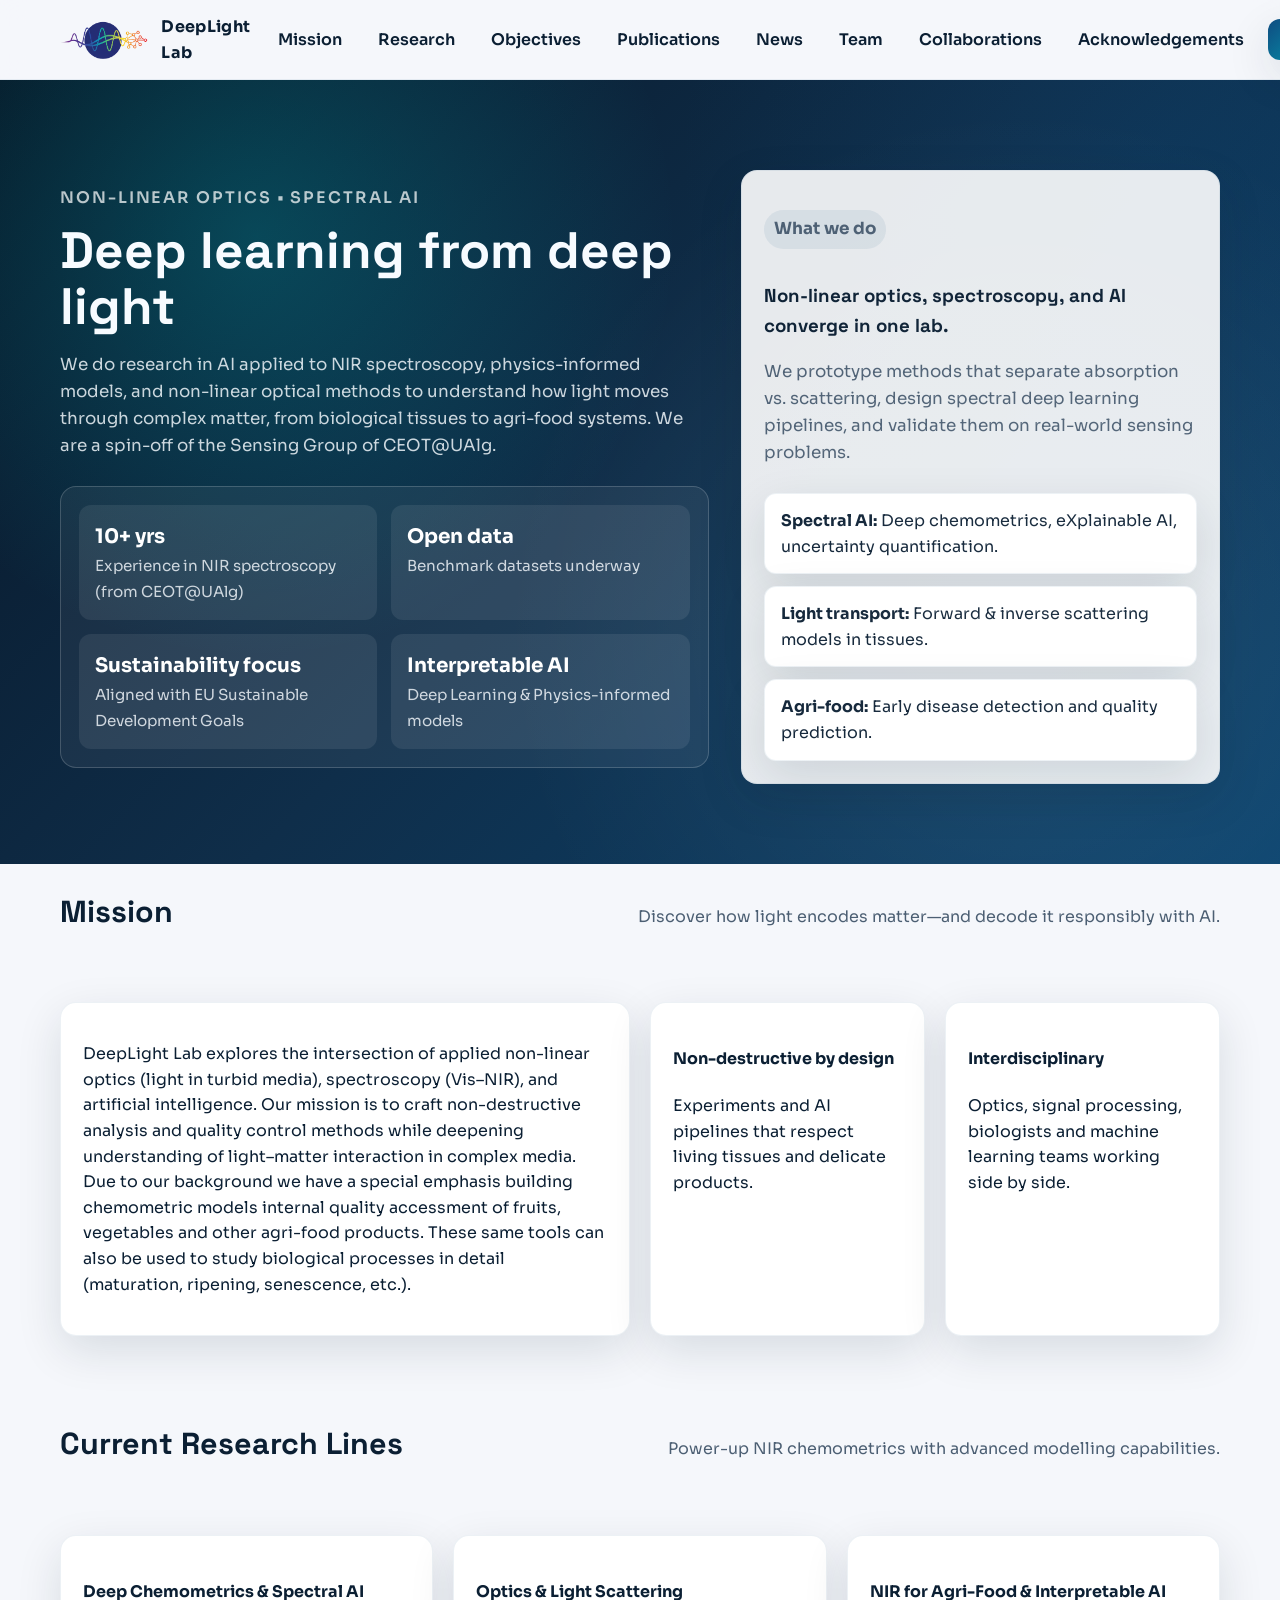
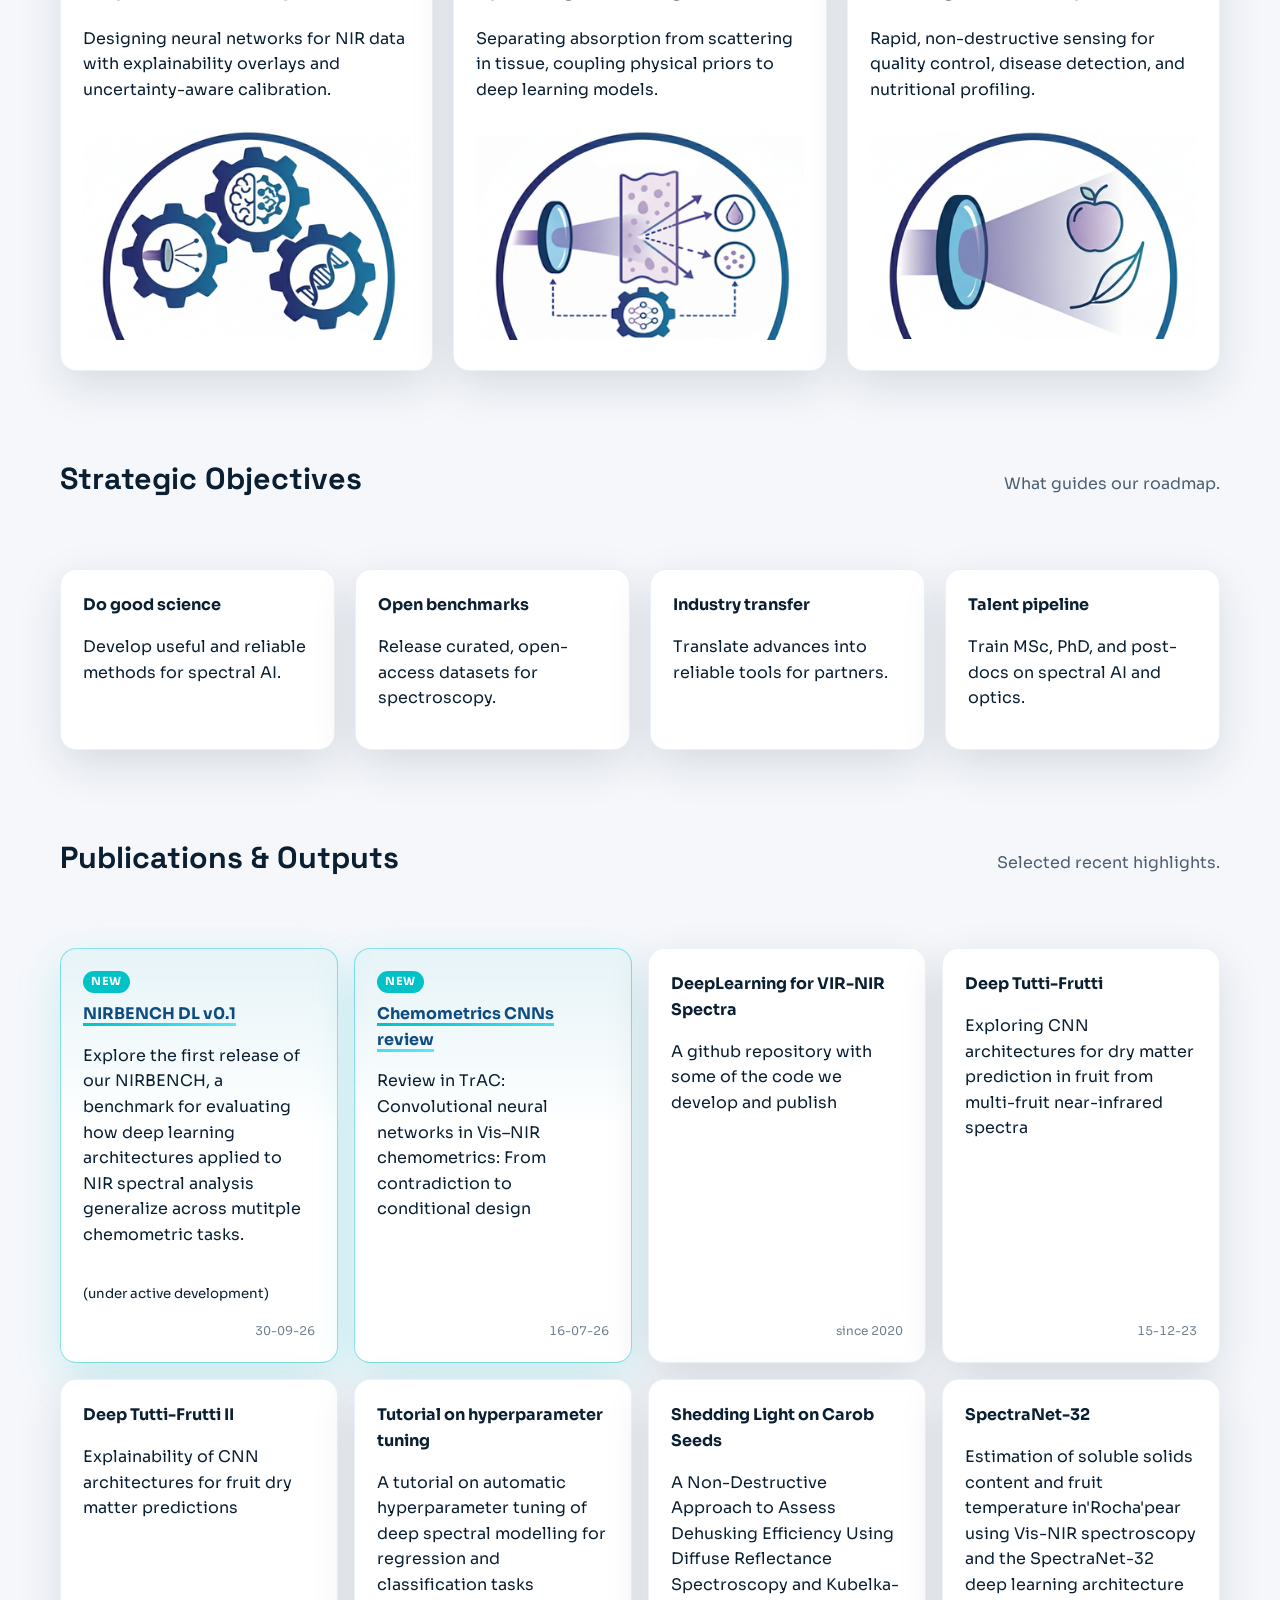
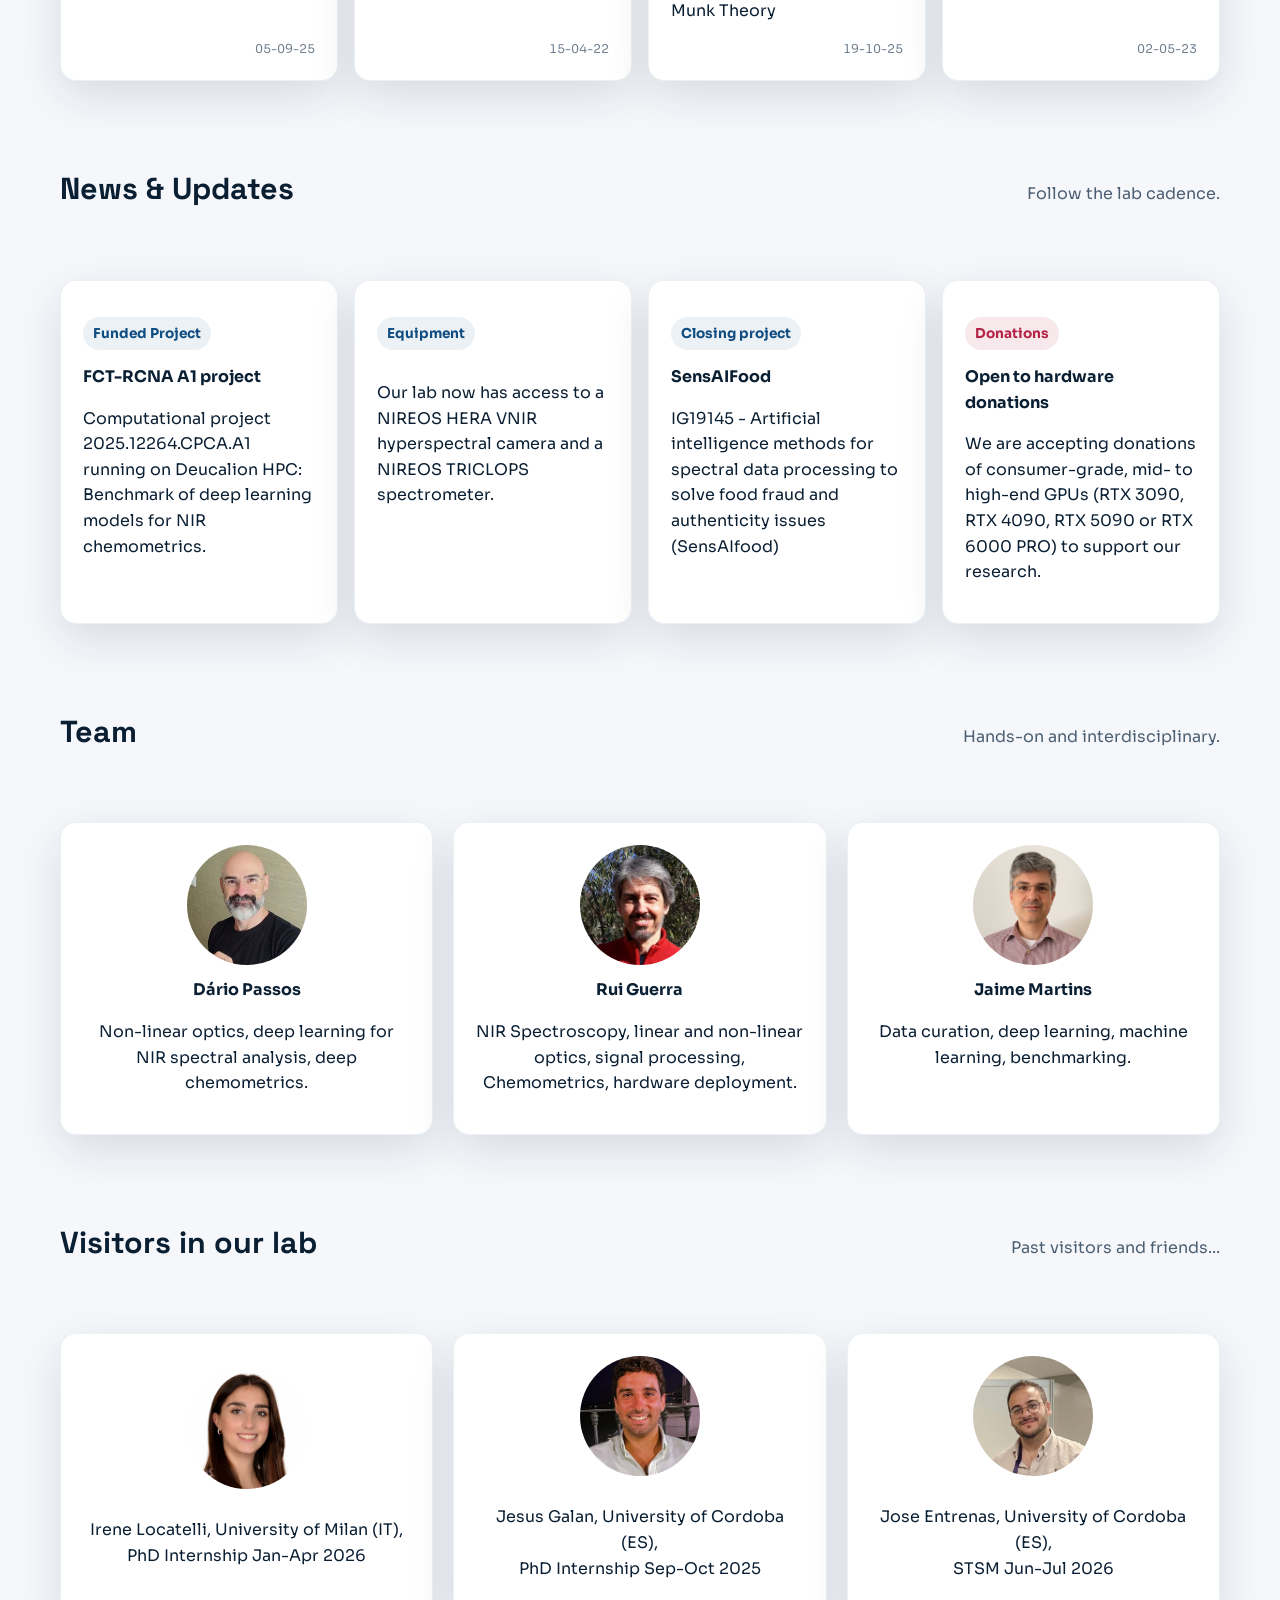
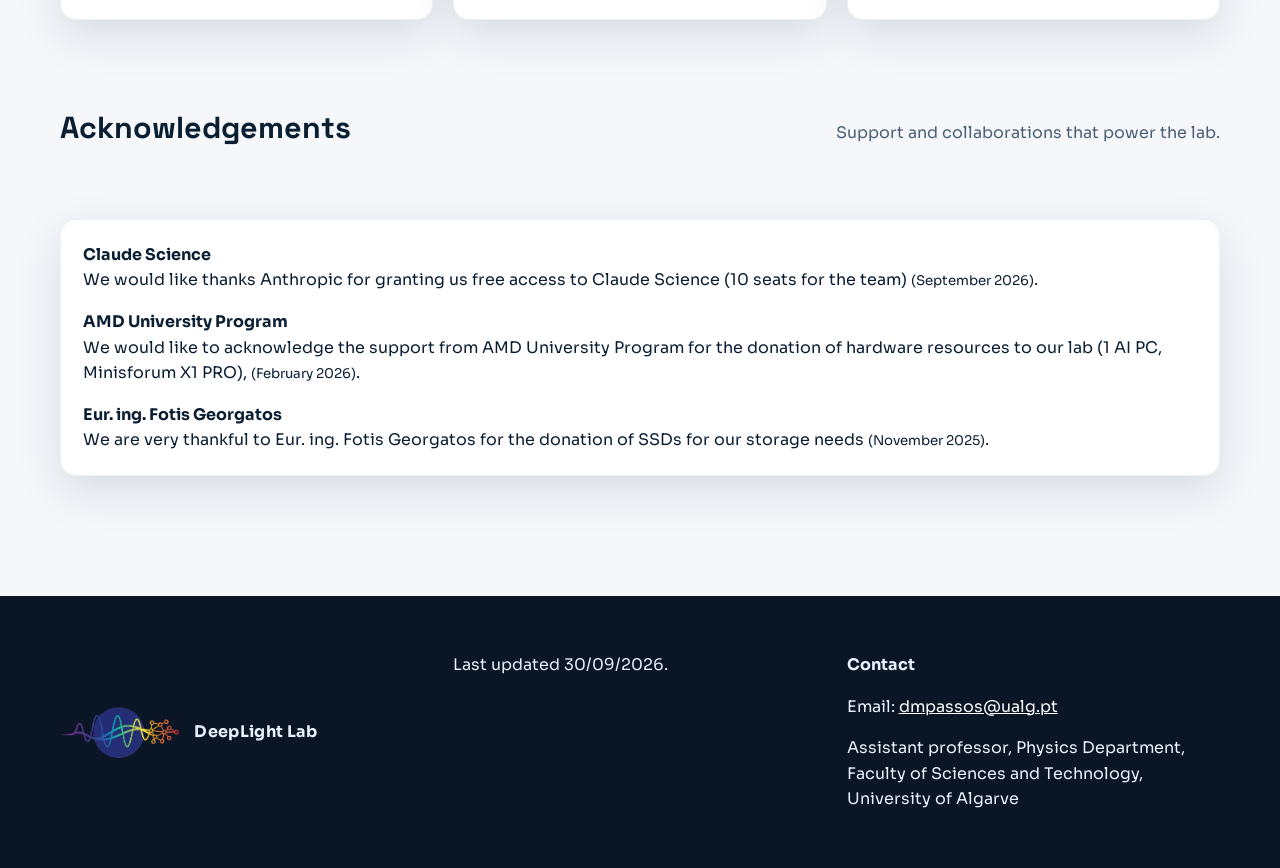
==== commit 09ef7721: "removed arxiv preprint from work done" ====
--- a/index.html
+++ b/index.html
@@ -381,11 +381,11 @@
       Chemometrics CNNs review</a></strong>
       <p>Review in TrAC: Convolutional neural networks in Vis–NIR chemometrics: From contradiction to conditional design </p>
       <time class="card-date">16-07-26</time></div>
-	<div class="card is-new-red"><strong><a href="https://arxiv.org/abs/2607.25636" target="_blank">
+	<!--<div class="card is-new-red"><strong><a href="https://arxiv.org/abs/2607.25636" target="_blank">
       Spectral priors for CNN design</a></strong>
       <p>Using Data-Derived Priors to Guide CNN Architecture Design for NIR Chemometrics </p>
 	  <p><small> arvix preprint (under review)</small></p>
-      <time class="card-date">28-07-26</time></div>
+      <time class="card-date">28-07-26</time></div> -->
     <div class="card"><strong><a href="https://github.com/dario-passos/DeepLearning_for_VIS-NIR_Spectra" target="_blank">
       DeepLearning for VIR-NIR Spectra</a></strong>
       <p>A github repository with some of the code we develop and publish</p>
